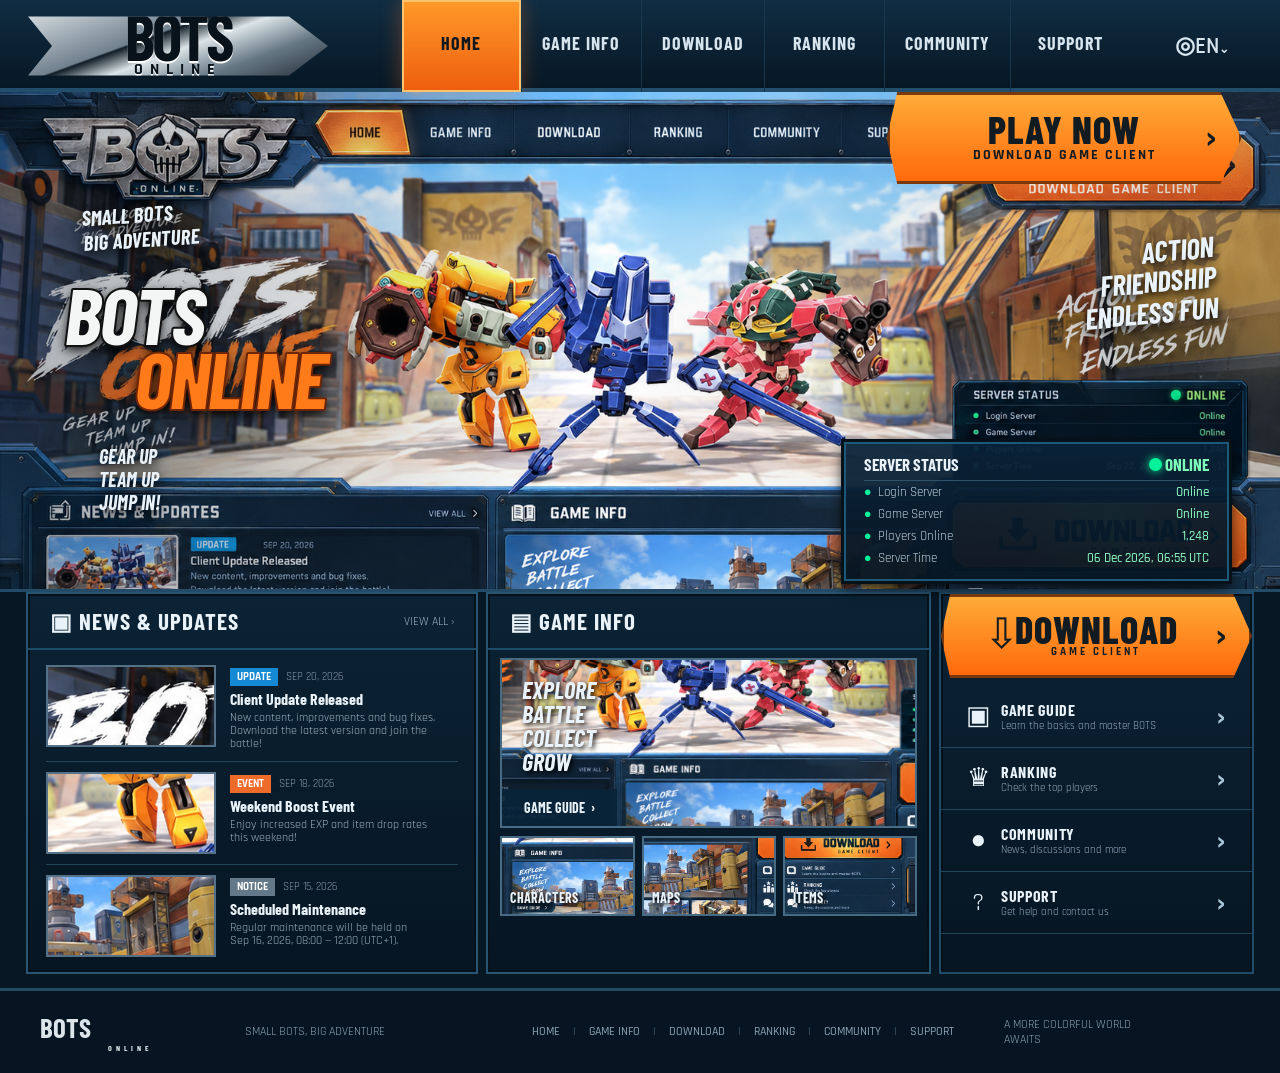
==== index.html @ a788e1b3 "Build BOTS Online homepage from visual reference" ====
<!doctype html>
<html lang="en">
<head>
  <meta charset="utf-8">
  <meta name="viewport" content="width=device-width, initial-scale=1">
  <meta name="theme-color" content="#071522">
  <meta name="description" content="BOTS Online — Small bots, big adventure.">
  <title>BOTS Online</title>
  <link rel="preconnect" href="https://fonts.googleapis.com">
  <link rel="preconnect" href="https://fonts.gstatic.com" crossorigin>
  <link href="https://fonts.googleapis.com/css2?family=Barlow+Condensed:wght@400;500;600;700;800&family=Rajdhani:wght@500;600;700&display=swap" rel="stylesheet">
  <link rel="stylesheet" href="./css/style.css">
</head>
<body>
  <div class="site-shell">
    <header class="topbar">
      <a class="brand" href="#home" aria-label="BOTS Online home">
        <span class="brand-bots">BOTS</span>
        <span class="brand-online">ONLINE</span>
      </a>

      <nav class="main-nav" aria-label="Main navigation">
        <a class="nav-item active" href="#home">HOME</a>
        <a class="nav-item" href="#game-info">GAME INFO</a>
        <a class="nav-item" href="#download">DOWNLOAD</a>
        <a class="nav-item" href="#ranking">RANKING</a>
        <a class="nav-item" href="#community">COMMUNITY</a>
        <a class="nav-item" href="#support">SUPPORT</a>
      </nav>

      <button class="language" type="button" aria-expanded="false" aria-controls="language-menu">
        <span class="globe">◎</span><span>EN</span><b>⌄</b>
      </button>
      <div class="language-menu" id="language-menu" hidden>
        <button type="button">English</button>
        <button type="button">Português</button>
        <button type="button">Español</button>
        <button type="button">한국어</button>
        <button type="button">日本語</button>
        <button type="button">中文</button>
        <button type="button">Bahasa Indonesia</button>
      </div>
    </header>

    <main id="home">
      <section class="hero" aria-label="BOTS Online">
        <div class="hero-copy">
          <div class="eyebrow">SMALL BOTS<br>BIG ADVENTURE</div>
          <h1>BOTS <em>ONLINE</em></h1>
          <p>GEAR UP<br>TEAM UP<br>JUMP IN!</p>
        </div>

        <a class="hero-play" href="#download">
          <strong>PLAY NOW</strong>
          <span>DOWNLOAD GAME CLIENT</span>
          <b>›</b>
        </a>

        <div class="hero-tagline">ACTION<br>FRIENDSHIP<br>ENDLESS FUN</div>

        <div class="server-card" aria-label="Server status">
          <div class="server-title">
            <span>SERVER STATUS</span>
            <strong><i></i> ONLINE</strong>
          </div>
          <div class="server-row"><span>● &nbsp;Login Server</span><b>Online</b></div>
          <div class="server-row"><span>● &nbsp;Game Server</span><b>Online</b></div>
          <div class="server-row"><span>● &nbsp;Players Online</span><b id="players">1,248</b></div>
          <div class="server-row"><span>● &nbsp;Server Time</span><b id="server-time">--</b></div>
        </div>
      </section>

      <section class="content-grid">
        <article class="panel news-panel" id="news">
          <div class="panel-heading">
            <h2><span>▣</span> NEWS &amp; UPDATES</h2>
            <a href="#news">VIEW ALL ›</a>
          </div>
          <div class="news-list">
            <a class="news-item" href="#news">
              <div class="thumb thumb-1"></div>
              <div class="news-copy">
                <div><span class="badge update">UPDATE</span><small>SEP 20, 2026</small></div>
                <h3>Client Update Released</h3>
                <p>New content, improvements and bug fixes.<br>Download the latest version and join the battle!</p>
              </div>
            </a>
            <a class="news-item" href="#news">
              <div class="thumb thumb-2"></div>
              <div class="news-copy">
                <div><span class="badge event">EVENT</span><small>SEP 18, 2026</small></div>
                <h3>Weekend Boost Event</h3>
                <p>Enjoy increased EXP and item drop rates<br>this weekend!</p>
              </div>
            </a>
            <a class="news-item" href="#news">
              <div class="thumb thumb-3"></div>
              <div class="news-copy">
                <div><span class="badge notice">NOTICE</span><small>SEP 15, 2026</small></div>
                <h3>Scheduled Maintenance</h3>
                <p>Regular maintenance will be held on<br>Sep 16, 2026, 08:00 — 12:00 (UTC+1).</p>
              </div>
            </a>
          </div>
        </article>

        <article class="panel info-panel" id="game-info">
          <div class="panel-heading"><h2><span>▤</span> GAME INFO</h2></div>
          <a class="feature-card" href="#game-guide">
            <div class="feature-copy">EXPLORE<br>BATTLE<br>COLLECT<br>GROW</div>
            <span>GAME GUIDE&nbsp; ›</span>
          </a>
          <div class="mini-cards">
            <a href="#characters"><b>CHARACTERS</b></a>
            <a href="#maps"><b>MAPS</b></a>
            <a href="#items"><b>ITEMS</b></a>
          </div>
        </article>

        <aside class="side-panel" id="download">
          <a class="download-button" href="#download-client">
            <span class="download-icon">⇩</span>
            <strong>DOWNLOAD</strong>
            <small>GAME CLIENT</small>
            <b>›</b>
          </a>

          <div class="side-links">
            <a href="#game-guide">
              <span>▣</span><div><strong>GAME GUIDE</strong><small>Learn the basics and master BOTS</small></div><b>›</b>
            </a>
            <a href="#ranking" id="ranking">
              <span>♛</span><div><strong>RANKING</strong><small>Check the top players</small></div><b>›</b>
            </a>
            <a href="#community" id="community">
              <span>●</span><div><strong>COMMUNITY</strong><small>News, discussions and more</small></div><b>›</b>
            </a>
            <a href="#support" id="support">
              <span>?</span><div><strong>SUPPORT</strong><small>Get help and contact us</small></div><b>›</b>
            </a>
          </div>
        </aside>
      </section>
    </main>

    <footer>
      <div class="footer-brand">BOTS<span>ONLINE</span></div>
      <div>SMALL BOTS, BIG ADVENTURE</div>
      <nav aria-label="Footer navigation">
        <a href="#home">HOME</a><i>|</i><a href="#game-info">GAME INFO</a><i>|</i>
        <a href="#download">DOWNLOAD</a><i>|</i><a href="#ranking">RANKING</a><i>|</i>
        <a href="#community">COMMUNITY</a><i>|</i><a href="#support">SUPPORT</a>
      </nav>
      <div>A MORE COLORFUL WORLD<br>AWAITS</div>
    </footer>
  </div>
  <script src="./js/main.js"></script>
</body>
</html>
---- css/style.css ----
@import url('https://fonts.googleapis.com/css2?family=Barlow+Condensed:wght@400;500;600;700;800&family=Rajdhani:wght@500;600;700&display=swap');

:root{--bg:#06121d;--panel:#081b2b;--line:#1d4867;--text:#e9f2f8;--muted:#8ea8ba;--orange:#ff7a18;--orange2:#ff9a25;--cyan:#20d9ff;--green:#00f39b}
*{box-sizing:border-box}html{scroll-behavior:smooth}body{margin:0;background:#02080e;color:var(--text);font-family:'Rajdhani',Arial,sans-serif}a{text-decoration:none;color:inherit}.site-shell{max-width:1664px;margin:auto;overflow:hidden;background:var(--bg);box-shadow:0 0 80px #000}
.topbar{height:92px;background:linear-gradient(180deg,#102d43,#071724);border-bottom:4px solid #234e6b;display:grid;grid-template-columns:350px 1fr 100px;align-items:center;padding:0 28px;position:relative;z-index:5}
.brand{width:300px;height:92px;display:flex;flex-direction:column;justify-content:center;align-items:center;background:linear-gradient(160deg,#e8edf0,#71818e 40%,#111d27 41%,#dbe4e8 52%,#667784 70%,#0b141d);clip-path:polygon(0 18%,87% 18%,100% 50%,87% 82%,0 82%,8% 50%);color:#07121b;text-shadow:0 2px 0 #fff}.brand-bots{font:bold 64px/48px 'Barlow Condensed';letter-spacing:-3px}.brand-online{font:700 16px/20px 'Rajdhani';letter-spacing:7px}
.main-nav{height:100%;display:flex;justify-content:center}.nav-item{min-width:120px;padding:32px 20px;text-align:center;font:700 18px 'Barlow Condensed';letter-spacing:1px;color:#d6e4ed;border-left:1px solid #18364c;transition:.2s}.nav-item:hover,.nav-item.active{background:linear-gradient(#ff9a2a,#ed5d0e);color:#101820;box-shadow:inset 0 0 0 2px #ffc26d,0 0 20px #ff731b55}.language{border:0;background:none;color:#d7e6ef;font:600 15px Rajdhani;cursor:pointer}.language span{font-size:23px}.language b{font-size:12px}
.hero{min-height:500px;position:relative;background-image:linear-gradient(90deg,#07152255,#07152200 45%,#07152222),url('../ChatGPT%20Image%20Sep%2022,%202026%20at%2006_10_56%20PM.png');background-size:cover;background-position:center top;border-bottom:3px solid #234a66}
.hero-copy{position:absolute;left:5%;top:105px;z-index:2;text-shadow:0 4px 12px #000}.eyebrow{font:italic 700 21px 'Barlow Condensed';transform:rotate(-4deg);margin-left:18px}.hero-copy h1{font:800 82px/.78 'Barlow Condensed';font-style:italic;letter-spacing:-3px;margin:35px 0 0;-webkit-text-stroke:2px #111;color:#f4f6f6}.hero-copy h1 em{display:block;color:var(--orange);font-style:italic;-webkit-text-stroke:2px #6c2607;margin-left:70px}.hero-copy p{font:italic 700 20px/1.15 'Barlow Condensed';margin:35px 0 0 35px}
.hero-play,.download-button{background:linear-gradient(180deg,#ffab39,#ff6a0b);border:3px solid #7a390c;box-shadow:0 0 0 2px #ffc76b,0 10px 25px #0008;color:#111b21;clip-path:polygon(3% 0,94% 0,100% 50%,94% 100%,3% 100%,0 50%);display:flex;flex-direction:column;align-items:center;justify-content:center}.hero-play{position:absolute;right:3%;top:0;width:355px;height:92px}.hero-play strong{font:800 38px/.9 'Barlow Condensed';letter-spacing:1px}.hero-play span{font:700 14px Rajdhani;letter-spacing:2px}.hero-play b,.download-button b{position:absolute;right:22px;font-size:38px}
.hero-tagline{position:absolute;right:5%;top:145px;font:italic 700 29px/1.05 'Barlow Condensed';text-align:right;transform:rotate(-5deg);text-shadow:0 4px 8px #000}
.server-card{position:absolute;right:4%;bottom:8px;width:385px;background:linear-gradient(180deg,#092238eF,#061522F2);border:2px solid #1d5a7a;padding:10px 18px;box-shadow:0 0 0 3px #07111a,0 5px 15px #000}.server-title{display:flex;justify-content:space-between;border-bottom:1px solid #31536a;padding-bottom:6px;font:700 17px 'Barlow Condensed'}.server-title strong{color:#7dffb9}.server-title i{display:inline-block;width:13px;height:13px;border-radius:50%;background:var(--green);box-shadow:0 0 10px var(--green)}.server-row{display:flex;justify-content:space-between;padding:3px 0;color:#bed0dc;font-size:13px}.server-row span:first-letter{color:var(--green)}.server-row b{font-weight:500;color:#8fffc5}
.content-grid{display:grid;grid-template-columns:1.12fr 1.1fr .78fr;gap:8px;padding:0 26px 14px;background:#071724}.panel,.side-panel{background:linear-gradient(180deg,#0b2335,#061522);border:2px solid #285572;box-shadow:inset 0 0 0 2px #07111a;min-height:330px}.panel-heading{height:56px;display:flex;align-items:center;justify-content:space-between;padding:0 22px;border-bottom:2px solid #1e4b67}.panel-heading h2{font:700 23px 'Barlow Condensed';letter-spacing:1px;margin:0}.panel-heading a{font-size:12px;color:#9eb4c3}.news-list{padding:5px 18px}.news-item{display:grid;grid-template-columns:170px 1fr;gap:14px;padding:10px 0;border-bottom:1px solid #21445a}.news-item:last-child{border:0}.thumb{height:82px;border:2px solid #547187;background-image:url('../ChatGPT%20Image%20Sep%2022,%202026%20at%2006_10_56%20PM.png');background-size:850% auto;background-repeat:no-repeat}.thumb-1{background-position:5% 25%}.thumb-2{background-position:35% 45%}.thumb-3{background-position:65% 70%}.news-item small{color:#849aaa;margin-left:8px;font-size:11px}.badge{font-size:11px;font-weight:700;padding:2px 7px;color:white}.update{background:#1689d4}.event{background:#f06a2a}.notice{background:#63798a}.news-item h3{font:700 16px 'Barlow Condensed';margin:3px 0}.news-item p{font-size:12px;color:#9bb0be;margin:0;line-height:1.1}
.feature-card{display:block;height:170px;margin:8px 12px;background-image:url('../ChatGPT%20Image%20Sep%2022,%202026%20at%2006_10_56%20PM.png');background-size:190% auto;background-position:center 54%;border:2px solid #466b83;position:relative}.feature-copy{position:absolute;left:20px;top:18px;font:italic 700 24px/1 'Barlow Condensed';text-shadow:2px 2px 5px #000}.feature-card>span{position:absolute;bottom:0;left:0;background:#08243aE8;padding:10px 22px;font:700 14px 'Barlow Condensed'}.mini-cards{display:grid;grid-template-columns:repeat(3,1fr);gap:7px;margin:0 12px}.mini-cards a{height:80px;background-image:url('../ChatGPT%20Image%20Sep%2022,%202026%20at%2006_10_56%20PM.png');background-size:400% auto;background-position:center 72%;border:2px solid #466b83;display:flex;align-items:end;padding:8px;font:700 14px 'Barlow Condensed';text-shadow:2px 2px 4px #000}.mini-cards a:nth-child(2){background-position:70% 80%}.mini-cards a:nth-child(3){background-position:100% 80%}
.side-panel{border-color:#214c69}.download-button{height:84px;margin:0 0 8px;font-size:31px;position:relative}.download-button span{position:absolute;left:40px;font-size:42px}.download-button strong{font:800 38px/.85 'Barlow Condensed';letter-spacing:1px}.download-button small{font:700 11px Rajdhani;letter-spacing:3px}.side-links a{display:grid;grid-template-columns:45px 1fr 20px;align-items:center;min-height:62px;padding:8px 15px;border-bottom:1px solid #23455a}.side-links a:hover{background:#123149}.side-links> a>span{font-size:26px;text-align:center}.side-links strong{display:block;font:700 16px 'Barlow Condensed';letter-spacing:.7px}.side-links small{display:block;color:#93aabd;font-size:11px}.side-links b{font-size:30px;color:#a9c7d9}
footer{min-height:85px;background:#071522;border-top:3px solid #244b64;display:grid;grid-template-columns:180px 1fr 2fr 1fr;align-items:center;padding:0 40px;gap:25px;color:#8ba2b2;font-size:12px}footer nav{display:flex;justify-content:center;gap:13px;font:500 12px Rajdhani}footer nav i{font-style:normal;color:#446174}.footer-brand{font:bold 27px 'Barlow Condensed';color:#dbe5ea}.footer-brand span{display:block;font-size:8px;letter-spacing:4px;text-align:center}
@media(max-width:1100px){.topbar{grid-template-columns:210px 1fr 70px;padding:0 12px}.brand{width:200px}.brand-bots{font-size:48px}.nav-item{min-width:auto;padding:33px 10px;font-size:15px}.hero{min-height:520px}.content-grid{grid-template-columns:1fr 1fr;padding:0 12px 12px}.side-panel{grid-column:1/-1;display:grid;grid-template-columns:1fr 2fr}.download-button{margin:0}.side-links{display:grid;grid-template-columns:repeat(4,1fr)}.side-links a{border-left:1px solid #23455a}.server-card{right:2%;width:330px}}
@media(max-width:760px){.topbar{height:auto;min-height:75px;grid-template-columns:1fr auto;padding:8px 12px}.brand{height:58px;width:160px}.brand-bots{font-size:39px}.brand-online{font-size:10px}.main-nav{grid-column:1/-1;order:3;overflow-x:auto;justify-content:flex-start}.nav-item{padding:13px 15px;white-space:nowrap}.hero{min-height:540px;background-position:center top}.hero-play{top:10px;right:2%;width:220px;height:65px}.hero-play strong{font-size:28px}.hero-play span{font-size:9px}.hero-copy{left:4%;top:135px}.hero-copy h1{font-size:62px}.hero-tagline{top:250px;right:4%;font-size:21px}.server-card{left:3%;right:3%;width:auto;bottom:8px}.content-grid{grid-template-columns:1fr}.side-panel{grid-column:auto;display:block}.side-links{display:block}.side-links a{border-left:0}.news-item{grid-template-columns:105px 1fr}.thumb{height:72px}footer{grid-template-columns:1fr;text-align:center;padding:18px;gap:10px}footer nav{flex-wrap:wrap}.footer-brand{margin:auto}}
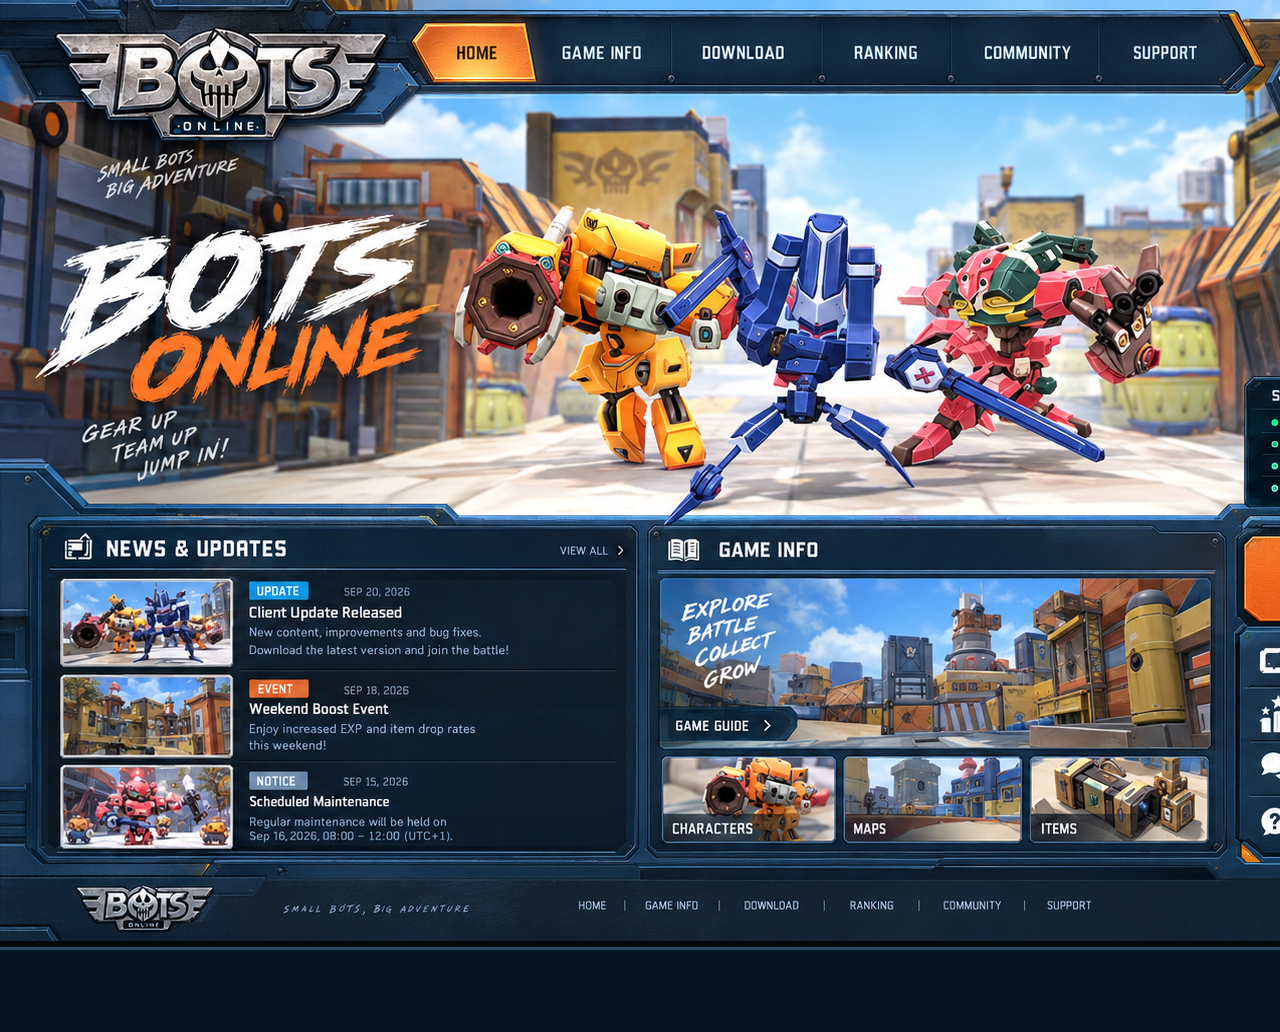
==== commit 08fc71bb: "Make homepage pixel-faithful to supplied BOTS mockup" ====
--- a/index.html
+++ b/index.html
@@ -3,157 +3,61 @@
 <head>
   <meta charset="utf-8">
   <meta name="viewport" content="width=device-width, initial-scale=1">
-  <meta name="theme-color" content="#071522">
+  <meta name="theme-color" content="#06131f">
   <meta name="description" content="BOTS Online — Small bots, big adventure.">
   <title>BOTS Online</title>
-  <link rel="preconnect" href="https://fonts.googleapis.com">
-  <link rel="preconnect" href="https://fonts.gstatic.com" crossorigin>
-  <link href="https://fonts.googleapis.com/css2?family=Barlow+Condensed:wght@400;500;600;700;800&family=Rajdhani:wght@500;600;700&display=swap" rel="stylesheet">
   <link rel="stylesheet" href="./css/style.css">
 </head>
 <body>
-  <div class="site-shell">
-    <header class="topbar">
-      <a class="brand" href="#home" aria-label="BOTS Online home">
-        <span class="brand-bots">BOTS</span>
-        <span class="brand-online">ONLINE</span>
-      </a>
+  <main class="mockup-site" aria-label="BOTS Online website">
+    <div class="design-stage">
+      <img class="design-image"
+        src="./ChatGPT%20Image%20Sep%2022,%202026%20at%2006_10_56%20PM.png"
+        alt="BOTS Online website design">
 
-      <nav class="main-nav" aria-label="Main navigation">
-        <a class="nav-item active" href="#home">HOME</a>
-        <a class="nav-item" href="#game-info">GAME INFO</a>
-        <a class="nav-item" href="#download">DOWNLOAD</a>
-        <a class="nav-item" href="#ranking">RANKING</a>
-        <a class="nav-item" href="#community">COMMUNITY</a>
-        <a class="nav-item" href="#support">SUPPORT</a>
-      </nav>
+      <header class="hotspot header-hotspot">
+        <a href="#home" class="hotspot-link home" aria-label="Home"></a>
+        <a href="#game-info" class="hotspot-link game-info" aria-label="Game Info"></a>
+        <a href="#download" class="hotspot-link download" aria-label="Download"></a>
+        <a href="#ranking" class="hotspot-link ranking" aria-label="Ranking"></a>
+        <a href="#community" class="hotspot-link community" aria-label="Community"></a>
+        <a href="#support" class="hotspot-link support" aria-label="Support"></a>
+        <button class="hotspot-link language" type="button" aria-label="Select language"></button>
+      </header>
 
-      <button class="language" type="button" aria-expanded="false" aria-controls="language-menu">
-        <span class="globe">◎</span><span>EN</span><b>⌄</b>
-      </button>
-      <div class="language-menu" id="language-menu" hidden>
-        <button type="button">English</button>
-        <button type="button">Português</button>
-        <button type="button">Español</button>
-        <button type="button">한국어</button>
-        <button type="button">日本語</button>
-        <button type="button">中文</button>
-        <button type="button">Bahasa Indonesia</button>
-      </div>
-    </header>
+      <a href="#download" class="hotspot-link play-now" aria-label="Play Now — Download Game Client"></a>
 
-    <main id="home">
-      <section class="hero" aria-label="BOTS Online">
-        <div class="hero-copy">
-          <div class="eyebrow">SMALL BOTS<br>BIG ADVENTURE</div>
-          <h1>BOTS <em>ONLINE</em></h1>
-          <p>GEAR UP<br>TEAM UP<br>JUMP IN!</p>
-        </div>
+      <section id="home" class="hotspot hero-area" aria-label="BOTS Online home"></section>
 
-        <a class="hero-play" href="#download">
-          <strong>PLAY NOW</strong>
-          <span>DOWNLOAD GAME CLIENT</span>
-          <b>›</b>
-        </a>
-
-        <div class="hero-tagline">ACTION<br>FRIENDSHIP<br>ENDLESS FUN</div>
-
-        <div class="server-card" aria-label="Server status">
-          <div class="server-title">
-            <span>SERVER STATUS</span>
-            <strong><i></i> ONLINE</strong>
-          </div>
-          <div class="server-row"><span>● &nbsp;Login Server</span><b>Online</b></div>
-          <div class="server-row"><span>● &nbsp;Game Server</span><b>Online</b></div>
-          <div class="server-row"><span>● &nbsp;Players Online</span><b id="players">1,248</b></div>
-          <div class="server-row"><span>● &nbsp;Server Time</span><b id="server-time">--</b></div>
-        </div>
+      <section id="news" class="hotspot news-area" aria-label="News and Updates">
+        <a href="#news" class="hotspot-link view-news" aria-label="View all news"></a>
       </section>
 
-      <section class="content-grid">
-        <article class="panel news-panel" id="news">
-          <div class="panel-heading">
-            <h2><span>▣</span> NEWS &amp; UPDATES</h2>
-            <a href="#news">VIEW ALL ›</a>
-          </div>
-          <div class="news-list">
-            <a class="news-item" href="#news">
-              <div class="thumb thumb-1"></div>
-              <div class="news-copy">
-                <div><span class="badge update">UPDATE</span><small>SEP 20, 2026</small></div>
-                <h3>Client Update Released</h3>
-                <p>New content, improvements and bug fixes.<br>Download the latest version and join the battle!</p>
-              </div>
-            </a>
-            <a class="news-item" href="#news">
-              <div class="thumb thumb-2"></div>
-              <div class="news-copy">
-                <div><span class="badge event">EVENT</span><small>SEP 18, 2026</small></div>
-                <h3>Weekend Boost Event</h3>
-                <p>Enjoy increased EXP and item drop rates<br>this weekend!</p>
-              </div>
-            </a>
-            <a class="news-item" href="#news">
-              <div class="thumb thumb-3"></div>
-              <div class="news-copy">
-                <div><span class="badge notice">NOTICE</span><small>SEP 15, 2026</small></div>
-                <h3>Scheduled Maintenance</h3>
-                <p>Regular maintenance will be held on<br>Sep 16, 2026, 08:00 — 12:00 (UTC+1).</p>
-              </div>
-            </a>
-          </div>
-        </article>
+      <section id="game-info" class="hotspot game-info-area" aria-label="Game Information">
+        <a href="#game-guide" class="hotspot-link game-guide" aria-label="Game Guide"></a>
+        <a href="#characters" class="hotspot-link characters" aria-label="Characters"></a>
+        <a href="#maps" class="hotspot-link maps" aria-label="Maps"></a>
+        <a href="#items" class="hotspot-link items" aria-label="Items"></a>
+      </section>
 
-        <article class="panel info-panel" id="game-info">
-          <div class="panel-heading"><h2><span>▤</span> GAME INFO</h2></div>
-          <a class="feature-card" href="#game-guide">
-            <div class="feature-copy">EXPLORE<br>BATTLE<br>COLLECT<br>GROW</div>
-            <span>GAME GUIDE&nbsp; ›</span>
-          </a>
-          <div class="mini-cards">
-            <a href="#characters"><b>CHARACTERS</b></a>
-            <a href="#maps"><b>MAPS</b></a>
-            <a href="#items"><b>ITEMS</b></a>
-          </div>
-        </article>
+      <aside id="download" class="hotspot side-area" aria-label="Download and site links">
+        <a href="#download-client" class="hotspot-link download-client" aria-label="Download Game Client"></a>
+        <a href="#game-guide" class="hotspot-link side-guide" aria-label="Game Guide"></a>
+        <a href="#ranking" class="hotspot-link side-ranking" aria-label="Ranking"></a>
+        <a href="#community" class="hotspot-link side-community" aria-label="Community"></a>
+        <a href="#support" class="hotspot-link side-support" aria-label="Support"></a>
+      </aside>
 
-        <aside class="side-panel" id="download">
-          <a class="download-button" href="#download-client">
-            <span class="download-icon">⇩</span>
-            <strong>DOWNLOAD</strong>
-            <small>GAME CLIENT</small>
-            <b>›</b>
-          </a>
-
-          <div class="side-links">
-            <a href="#game-guide">
-              <span>▣</span><div><strong>GAME GUIDE</strong><small>Learn the basics and master BOTS</small></div><b>›</b>
-            </a>
-            <a href="#ranking" id="ranking">
-              <span>♛</span><div><strong>RANKING</strong><small>Check the top players</small></div><b>›</b>
-            </a>
-            <a href="#community" id="community">
-              <span>●</span><div><strong>COMMUNITY</strong><small>News, discussions and more</small></div><b>›</b>
-            </a>
-            <a href="#support" id="support">
-              <span>?</span><div><strong>SUPPORT</strong><small>Get help and contact us</small></div><b>›</b>
-            </a>
-          </div>
-        </aside>
-      </section>
-    </main>
-
-    <footer>
-      <div class="footer-brand">BOTS<span>ONLINE</span></div>
-      <div>SMALL BOTS, BIG ADVENTURE</div>
-      <nav aria-label="Footer navigation">
-        <a href="#home">HOME</a><i>|</i><a href="#game-info">GAME INFO</a><i>|</i>
-        <a href="#download">DOWNLOAD</a><i>|</i><a href="#ranking">RANKING</a><i>|</i>
-        <a href="#community">COMMUNITY</a><i>|</i><a href="#support">SUPPORT</a>
-      </nav>
-      <div>A MORE COLORFUL WORLD<br>AWAITS</div>
-    </footer>
-  </div>
+      <footer class="hotspot footer-area" aria-label="Footer">
+        <a href="#home" class="hotspot-link footer-home" aria-label="Home"></a>
+        <a href="#game-info" class="hotspot-link footer-game-info" aria-label="Game Info"></a>
+        <a href="#download" class="hotspot-link footer-download" aria-label="Download"></a>
+        <a href="#ranking" class="hotspot-link footer-ranking" aria-label="Ranking"></a>
+        <a href="#community" class="hotspot-link footer-community" aria-label="Community"></a>
+        <a href="#support" class="hotspot-link footer-support" aria-label="Support"></a>
+      </footer>
+    </div>
+  </main>
   <script src="./js/main.js"></script>
 </body>
 </html>
--- a/css/style.css
+++ b/css/style.css
@@ -1,18 +1,111 @@
-@import url('https://fonts.googleapis.com/css2?family=Barlow+Condensed:wght@400;500;600;700;800&family=Rajdhani:wght@500;600;700&display=swap');
+:root{
+  --bg:#050f18;--panel:#081c2c;--panel2:#0b2539;--line:#285572;
+  --text:#edf5fa;--muted:#91a9ba;--orange:#ff7413;--orange2:#ffad3b;
+  --green:#00f39b;--cyan:#25d8ff;
+  --mockup:url("../ChatGPT%20Image%20Sep%2022,%202026%20at%2006_10_56%20PM.png");
+}
+*{box-sizing:border-box}
+html{scroll-behavior:smooth}
+body{margin:0;background:#02070c;color:var(--text);font-family:"Rajdhani",Arial,sans-serif}
+body:before{content:"";position:fixed;inset:0;z-index:-1;background:radial-gradient(circle at 50% 0,#16334a 0,#02070c 55%);opacity:.75}
+a{text-decoration:none;color:inherit}
+button{font:inherit}
+.site-shell{width:min(1664px,100%);margin:auto;background:var(--bg);box-shadow:0 0 90px #000;overflow:hidden}
 
-:root{--bg:#06121d;--panel:#081b2b;--line:#1d4867;--text:#e9f2f8;--muted:#8ea8ba;--orange:#ff7a18;--orange2:#ff9a25;--cyan:#20d9ff;--green:#00f39b}
-*{box-sizing:border-box}html{scroll-behavior:smooth}body{margin:0;background:#02080e;color:var(--text);font-family:'Rajdhani',Arial,sans-serif}a{text-decoration:none;color:inherit}.site-shell{max-width:1664px;margin:auto;overflow:hidden;background:var(--bg);box-shadow:0 0 80px #000}
-.topbar{height:92px;background:linear-gradient(180deg,#102d43,#071724);border-bottom:4px solid #234e6b;display:grid;grid-template-columns:350px 1fr 100px;align-items:center;padding:0 28px;position:relative;z-index:5}
-.brand{width:300px;height:92px;display:flex;flex-direction:column;justify-content:center;align-items:center;background:linear-gradient(160deg,#e8edf0,#71818e 40%,#111d27 41%,#dbe4e8 52%,#667784 70%,#0b141d);clip-path:polygon(0 18%,87% 18%,100% 50%,87% 82%,0 82%,8% 50%);color:#07121b;text-shadow:0 2px 0 #fff}.brand-bots{font:bold 64px/48px 'Barlow Condensed';letter-spacing:-3px}.brand-online{font:700 16px/20px 'Rajdhani';letter-spacing:7px}
-.main-nav{height:100%;display:flex;justify-content:center}.nav-item{min-width:120px;padding:32px 20px;text-align:center;font:700 18px 'Barlow Condensed';letter-spacing:1px;color:#d6e4ed;border-left:1px solid #18364c;transition:.2s}.nav-item:hover,.nav-item.active{background:linear-gradient(#ff9a2a,#ed5d0e);color:#101820;box-shadow:inset 0 0 0 2px #ffc26d,0 0 20px #ff731b55}.language{border:0;background:none;color:#d7e6ef;font:600 15px Rajdhani;cursor:pointer}.language span{font-size:23px}.language b{font-size:12px}
-.hero{min-height:500px;position:relative;background-image:linear-gradient(90deg,#07152255,#07152200 45%,#07152222),url('../ChatGPT%20Image%20Sep%2022,%202026%20at%2006_10_56%20PM.png');background-size:cover;background-position:center top;border-bottom:3px solid #234a66}
-.hero-copy{position:absolute;left:5%;top:105px;z-index:2;text-shadow:0 4px 12px #000}.eyebrow{font:italic 700 21px 'Barlow Condensed';transform:rotate(-4deg);margin-left:18px}.hero-copy h1{font:800 82px/.78 'Barlow Condensed';font-style:italic;letter-spacing:-3px;margin:35px 0 0;-webkit-text-stroke:2px #111;color:#f4f6f6}.hero-copy h1 em{display:block;color:var(--orange);font-style:italic;-webkit-text-stroke:2px #6c2607;margin-left:70px}.hero-copy p{font:italic 700 20px/1.15 'Barlow Condensed';margin:35px 0 0 35px}
-.hero-play,.download-button{background:linear-gradient(180deg,#ffab39,#ff6a0b);border:3px solid #7a390c;box-shadow:0 0 0 2px #ffc76b,0 10px 25px #0008;color:#111b21;clip-path:polygon(3% 0,94% 0,100% 50%,94% 100%,3% 100%,0 50%);display:flex;flex-direction:column;align-items:center;justify-content:center}.hero-play{position:absolute;right:3%;top:0;width:355px;height:92px}.hero-play strong{font:800 38px/.9 'Barlow Condensed';letter-spacing:1px}.hero-play span{font:700 14px Rajdhani;letter-spacing:2px}.hero-play b,.download-button b{position:absolute;right:22px;font-size:38px}
-.hero-tagline{position:absolute;right:5%;top:145px;font:italic 700 29px/1.05 'Barlow Condensed';text-align:right;transform:rotate(-5deg);text-shadow:0 4px 8px #000}
-.server-card{position:absolute;right:4%;bottom:8px;width:385px;background:linear-gradient(180deg,#092238eF,#061522F2);border:2px solid #1d5a7a;padding:10px 18px;box-shadow:0 0 0 3px #07111a,0 5px 15px #000}.server-title{display:flex;justify-content:space-between;border-bottom:1px solid #31536a;padding-bottom:6px;font:700 17px 'Barlow Condensed'}.server-title strong{color:#7dffb9}.server-title i{display:inline-block;width:13px;height:13px;border-radius:50%;background:var(--green);box-shadow:0 0 10px var(--green)}.server-row{display:flex;justify-content:space-between;padding:3px 0;color:#bed0dc;font-size:13px}.server-row span:first-letter{color:var(--green)}.server-row b{font-weight:500;color:#8fffc5}
-.content-grid{display:grid;grid-template-columns:1.12fr 1.1fr .78fr;gap:8px;padding:0 26px 14px;background:#071724}.panel,.side-panel{background:linear-gradient(180deg,#0b2335,#061522);border:2px solid #285572;box-shadow:inset 0 0 0 2px #07111a;min-height:330px}.panel-heading{height:56px;display:flex;align-items:center;justify-content:space-between;padding:0 22px;border-bottom:2px solid #1e4b67}.panel-heading h2{font:700 23px 'Barlow Condensed';letter-spacing:1px;margin:0}.panel-heading a{font-size:12px;color:#9eb4c3}.news-list{padding:5px 18px}.news-item{display:grid;grid-template-columns:170px 1fr;gap:14px;padding:10px 0;border-bottom:1px solid #21445a}.news-item:last-child{border:0}.thumb{height:82px;border:2px solid #547187;background-image:url('../ChatGPT%20Image%20Sep%2022,%202026%20at%2006_10_56%20PM.png');background-size:850% auto;background-repeat:no-repeat}.thumb-1{background-position:5% 25%}.thumb-2{background-position:35% 45%}.thumb-3{background-position:65% 70%}.news-item small{color:#849aaa;margin-left:8px;font-size:11px}.badge{font-size:11px;font-weight:700;padding:2px 7px;color:white}.update{background:#1689d4}.event{background:#f06a2a}.notice{background:#63798a}.news-item h3{font:700 16px 'Barlow Condensed';margin:3px 0}.news-item p{font-size:12px;color:#9bb0be;margin:0;line-height:1.1}
-.feature-card{display:block;height:170px;margin:8px 12px;background-image:url('../ChatGPT%20Image%20Sep%2022,%202026%20at%2006_10_56%20PM.png');background-size:190% auto;background-position:center 54%;border:2px solid #466b83;position:relative}.feature-copy{position:absolute;left:20px;top:18px;font:italic 700 24px/1 'Barlow Condensed';text-shadow:2px 2px 5px #000}.feature-card>span{position:absolute;bottom:0;left:0;background:#08243aE8;padding:10px 22px;font:700 14px 'Barlow Condensed'}.mini-cards{display:grid;grid-template-columns:repeat(3,1fr);gap:7px;margin:0 12px}.mini-cards a{height:80px;background-image:url('../ChatGPT%20Image%20Sep%2022,%202026%20at%2006_10_56%20PM.png');background-size:400% auto;background-position:center 72%;border:2px solid #466b83;display:flex;align-items:end;padding:8px;font:700 14px 'Barlow Condensed';text-shadow:2px 2px 4px #000}.mini-cards a:nth-child(2){background-position:70% 80%}.mini-cards a:nth-child(3){background-position:100% 80%}
-.side-panel{border-color:#214c69}.download-button{height:84px;margin:0 0 8px;font-size:31px;position:relative}.download-button span{position:absolute;left:40px;font-size:42px}.download-button strong{font:800 38px/.85 'Barlow Condensed';letter-spacing:1px}.download-button small{font:700 11px Rajdhani;letter-spacing:3px}.side-links a{display:grid;grid-template-columns:45px 1fr 20px;align-items:center;min-height:62px;padding:8px 15px;border-bottom:1px solid #23455a}.side-links a:hover{background:#123149}.side-links> a>span{font-size:26px;text-align:center}.side-links strong{display:block;font:700 16px 'Barlow Condensed';letter-spacing:.7px}.side-links small{display:block;color:#93aabd;font-size:11px}.side-links b{font-size:30px;color:#a9c7d9}
-footer{min-height:85px;background:#071522;border-top:3px solid #244b64;display:grid;grid-template-columns:180px 1fr 2fr 1fr;align-items:center;padding:0 40px;gap:25px;color:#8ba2b2;font-size:12px}footer nav{display:flex;justify-content:center;gap:13px;font:500 12px Rajdhani}footer nav i{font-style:normal;color:#446174}.footer-brand{font:bold 27px 'Barlow Condensed';color:#dbe5ea}.footer-brand span{display:block;font-size:8px;letter-spacing:4px;text-align:center}
-@media(max-width:1100px){.topbar{grid-template-columns:210px 1fr 70px;padding:0 12px}.brand{width:200px}.brand-bots{font-size:48px}.nav-item{min-width:auto;padding:33px 10px;font-size:15px}.hero{min-height:520px}.content-grid{grid-template-columns:1fr 1fr;padding:0 12px 12px}.side-panel{grid-column:1/-1;display:grid;grid-template-columns:1fr 2fr}.download-button{margin:0}.side-links{display:grid;grid-template-columns:repeat(4,1fr)}.side-links a{border-left:1px solid #23455a}.server-card{right:2%;width:330px}}
-@media(max-width:760px){.topbar{height:auto;min-height:75px;grid-template-columns:1fr auto;padding:8px 12px}.brand{height:58px;width:160px}.brand-bots{font-size:39px}.brand-online{font-size:10px}.main-nav{grid-column:1/-1;order:3;overflow-x:auto;justify-content:flex-start}.nav-item{padding:13px 15px;white-space:nowrap}.hero{min-height:540px;background-position:center top}.hero-play{top:10px;right:2%;width:220px;height:65px}.hero-play strong{font-size:28px}.hero-play span{font-size:9px}.hero-copy{left:4%;top:135px}.hero-copy h1{font-size:62px}.hero-tagline{top:250px;right:4%;font-size:21px}.server-card{left:3%;right:3%;width:auto;bottom:8px}.content-grid{grid-template-columns:1fr}.side-panel{grid-column:auto;display:block}.side-links{display:block}.side-links a{border-left:0}.news-item{grid-template-columns:105px 1fr}.thumb{height:72px}footer{grid-template-columns:1fr;text-align:center;padding:18px;gap:10px}footer nav{flex-wrap:wrap}.footer-brand{margin:auto}}
+/* HEADER */
+.topbar{height:94px;display:grid;grid-template-columns:360px 1fr 92px;align-items:center;padding:0 25px;background:
+  linear-gradient(180deg,#142f45 0,#091a2a 65%,#06121d 100%);border-bottom:4px solid #1d425c;position:relative;z-index:20}
+.brand{width:325px;height:94px;display:flex;flex-direction:column;justify-content:center;align-items:center;
+  background:linear-gradient(155deg,#f7f9fa 0,#71818d 34%,#101a22 35%,#e8eef0 49%,#697984 68%,#101820 69%);
+  clip-path:polygon(0 13%,86% 13%,100% 50%,86% 87%,0 87%,7% 50%);color:#08131b;
+  text-shadow:0 2px #fff;filter:drop-shadow(0 7px 4px #0008)}
+.brand-bots{font:800 67px/.72 "Barlow Condensed";letter-spacing:-4px}
+.brand-online{font:700 15px/1 "Rajdhani";letter-spacing:7px;margin-top:10px}
+.main-nav{height:100%;display:flex;justify-content:center}
+.nav-item{min-width:120px;height:100%;display:grid;place-items:center;padding:0 18px;border-left:1px solid #17354b;
+  color:#d9e6ed;font:700 18px "Barlow Condensed";letter-spacing:1px;transition:.18s}
+.nav-item:hover,.nav-item.active{color:#111a20;background:linear-gradient(180deg,#ffad3b,#f06a12);
+  box-shadow:inset 0 0 0 2px #ffc46b,0 0 22px #ff751c44}
+.language{justify-self:end;border:0;background:none;color:#dbe8ef;cursor:pointer;display:flex;align-items:center;gap:8px;font-weight:600}
+.language .globe{font-size:23px}.language b{font-size:12px}
+.language-menu{position:absolute;right:18px;top:76px;width:160px;padding:8px;background:#071724;border:1px solid #35617b;box-shadow:0 10px 30px #000;z-index:30}
+.language-menu button{display:block;width:100%;padding:8px;border:0;background:none;color:#cfe0ea;text-align:left;cursor:pointer}
+.language-menu button:hover{background:#14364e;color:#fff}
+
+/* HERO */
+.hero{height:500px;position:relative;isolation:isolate;overflow:hidden;border-bottom:3px solid #244c67;background:#071724}
+.hero:before{content:"";position:absolute;inset:0;z-index:-2;background-image:var(--mockup);
+  background-size:100% auto;background-position:center -94px;background-repeat:no-repeat}
+.hero:after{content:"";position:absolute;inset:0;z-index:-1;background:linear-gradient(90deg,#07152218 0,#07152200 55%,#07152216)}
+.hero-copy{position:absolute;left:5%;top:92px;text-shadow:0 5px 14px #000;z-index:2}
+.eyebrow{font:italic 700 21px "Barlow Condensed";transform:rotate(-5deg);margin-left:20px}
+.hero-copy h1{font:800 82px/.78 "Barlow Condensed";font-style:italic;letter-spacing:-3px;margin:35px 0 0;
+  -webkit-text-stroke:2px #111;color:#f7f8f8}
+.hero-copy h1 em{display:block;color:var(--orange);font-style:italic;-webkit-text-stroke:2px #722708;margin-left:70px}
+.hero-copy p{font:italic 700 20px/1.1 "Barlow Condensed";margin:35px 0 0 35px}
+.hero-play,.download-button{background:linear-gradient(180deg,#ffb13c,#ff680b);border:3px solid #79370b;
+  box-shadow:0 0 0 2px #ffc76d,0 10px 25px #0008;color:#111b21;
+  clip-path:polygon(3% 0,94% 0,100% 50%,94% 100%,3% 100%,0 50%);transition:.18s}
+.hero-play:hover,.download-button:hover{filter:brightness(1.08);transform:translateY(-2px)}
+.hero-play{position:absolute;right:3%;top:0;width:355px;height:92px;display:flex;flex-direction:column;align-items:center;justify-content:center}
+.hero-play strong{font:800 38px/.9 "Barlow Condensed";letter-spacing:1px}
+.hero-play span{font:700 14px "Rajdhani";letter-spacing:2px}
+.hero-play b,.download-button>b{position:absolute;right:22px;font-size:38px}
+.hero-tagline{position:absolute;right:5%;top:145px;font:italic 700 29px/1.05 "Barlow Condensed";text-align:right;transform:rotate(-5deg);text-shadow:0 4px 8px #000}
+.server-card{position:absolute;right:4%;bottom:8px;width:385px;background:linear-gradient(180deg,#092238ef,#061522f5);
+  border:2px solid #1d5a7a;padding:10px 18px;box-shadow:0 0 0 3px #07111a,0 5px 15px #000}
+.server-title{display:flex;justify-content:space-between;border-bottom:1px solid #31536a;padding-bottom:6px;font:700 17px "Barlow Condensed"}
+.server-title strong{color:#7dffb9}.server-title i{display:inline-block;width:13px;height:13px;border-radius:50%;background:var(--green);box-shadow:0 0 10px var(--green)}
+.server-row{display:flex;justify-content:space-between;padding:3px 0;color:#bed0dc;font-size:13px}.server-row b{font-weight:500;color:#8fffc5}
+
+/* LOWER CONTENT */
+.content-grid{display:grid;grid-template-columns:1.12fr 1.1fr .78fr;gap:8px;padding:0 26px 14px;background:#071724}
+.panel,.side-panel{background:linear-gradient(180deg,#0b2335,#061522);border:2px solid #285572;box-shadow:inset 0 0 0 2px #07111a;min-height:330px}
+.panel-heading{height:56px;display:flex;align-items:center;justify-content:space-between;padding:0 22px;border-bottom:2px solid #1e4b67}
+.panel-heading h2{font:700 23px "Barlow Condensed";letter-spacing:1px;margin:0}.panel-heading h2 span{font-size:21px}
+.panel-heading a{font-size:12px;color:#9eb4c3}
+.news-list{padding:5px 18px}.news-item{display:grid;grid-template-columns:170px 1fr;gap:14px;padding:10px 0;border-bottom:1px solid #21445a}
+.news-item:last-child{border:0}
+.thumb{height:82px;border:2px solid #547187;background-image:var(--mockup);background-size:850% auto;background-repeat:no-repeat}
+.thumb-1{background-position:5% 25%}.thumb-2{background-position:35% 45%}.thumb-3{background-position:65% 70%}
+.news-item small{color:#849aaa;margin-left:8px;font-size:11px}.badge{font-size:11px;font-weight:700;padding:2px 7px;color:white}
+.update{background:#1689d4}.event{background:#f06a2a}.notice{background:#63798a}
+.news-item h3{font:700 16px "Barlow Condensed";margin:3px 0}.news-item p{font-size:12px;color:#9bb0be;margin:0;line-height:1.1}
+.feature-card{display:block;height:170px;margin:8px 12px;background-image:var(--mockup);background-size:190% auto;background-position:center 54%;border:2px solid #466b83;position:relative}
+.feature-copy{position:absolute;left:20px;top:18px;font:italic 700 24px/1 "Barlow Condensed";text-shadow:2px 2px 5px #000}
+.feature-card>span{position:absolute;bottom:0;left:0;background:#08243ae8;padding:10px 22px;font:700 14px "Barlow Condensed"}
+.mini-cards{display:grid;grid-template-columns:repeat(3,1fr);gap:7px;margin:0 12px}
+.mini-cards a{height:80px;background-image:var(--mockup);background-size:400% auto;background-position:center 72%;border:2px solid #466b83;
+  display:flex;align-items:end;padding:8px;font:700 14px "Barlow Condensed";text-shadow:2px 2px 4px #000}
+.mini-cards a:nth-child(2){background-position:70% 80%}.mini-cards a:nth-child(3){background-position:100% 80%}
+.download-button{height:84px;margin:0 0 8px;display:flex;flex-direction:column;align-items:center;justify-content:center;position:relative}
+.download-button .download-icon{position:absolute;left:40px;font-size:42px}.download-button strong{font:800 38px/.85 "Barlow Condensed";letter-spacing:1px}
+.download-button small{font:700 11px "Rajdhani";letter-spacing:3px}
+.side-links a{display:grid;grid-template-columns:45px 1fr 20px;align-items:center;min-height:62px;padding:8px 15px;border-bottom:1px solid #23455a;transition:.15s}
+.side-links a:hover{background:#123149}.side-links> a>span{font-size:26px;text-align:center}.side-links strong{display:block;font:700 16px "Barlow Condensed";letter-spacing:.7px}
+.side-links small{display:block;color:#93aabd;font-size:11px}.side-links b{font-size:30px;color:#a9c7d9}
+
+/* FOOTER */
+footer{min-height:85px;background:#071522;border-top:3px solid #244b64;display:grid;grid-template-columns:180px 1fr 2fr 1fr;
+  align-items:center;padding:0 40px;gap:25px;color:#8ba2b2;font-size:12px}
+footer nav{display:flex;justify-content:center;gap:13px;font:500 12px "Rajdhani"}footer nav i{font-style:normal;color:#446174}
+.footer-brand{font:bold 27px "Barlow Condensed";color:#dbe5ea}.footer-brand span{display:block;font-size:8px;letter-spacing:4px;text-align:center}
+
+/* RESPONSIVE */
+@media(max-width:1100px){
+  .topbar{grid-template-columns:210px 1fr 70px;padding:0 12px}.brand{width:200px}.brand-bots{font-size:48px}
+  .nav-item{min-width:auto;padding:0 10px;font-size:15px}.hero{height:520px}
+  .content-grid{grid-template-columns:1fr 1fr;padding:0 12px 12px}.side-panel{grid-column:1/-1;display:grid;grid-template-columns:1fr 2fr}
+  .download-button{margin:0}.side-links{display:grid;grid-template-columns:repeat(4,1fr)}.side-links a{border-left:1px solid #23455a}
+  .server-card{right:2%;width:330px}
+}
+@media(max-width:760px){
+  .topbar{height:auto;min-height:75px;grid-template-columns:1fr auto;padding:8px 12px}.brand{height:58px;width:160px}.brand-bots{font-size:39px}.brand-online{font-size:10px}
+  .main-nav{grid-column:1/-1;order:3;overflow-x:auto;justify-content:flex-start}.nav-item{height:48px;padding:0 15px;white-space:nowrap}
+  .hero{height:540px}.hero-play{top:10px;right:2%;width:220px;height:65px}.hero-play strong{font-size:28px}.hero-play span{font-size:9px}
+  .hero-copy{left:4%;top:135px}.hero-copy h1{font-size:62px}.hero-tagline{top:250px;right:4%;font-size:21px}
+  .server-card{left:3%;right:3%;width:auto;bottom:8px}.content-grid{grid-template-columns:1fr}.side-panel{grid-column:auto;display:block}
+  .side-links{display:block}.side-links a{border-left:0}.news-item{grid-template-columns:105px 1fr}.thumb{height:72px}
+  footer{grid-template-columns:1fr;text-align:center;padding:18px;gap:10px}footer nav{flex-wrap:wrap}.footer-brand{margin:auto}
+}
+@media(prefers-reduced-motion:reduce){*{scroll-behavior:auto!important;transition:none!important}}
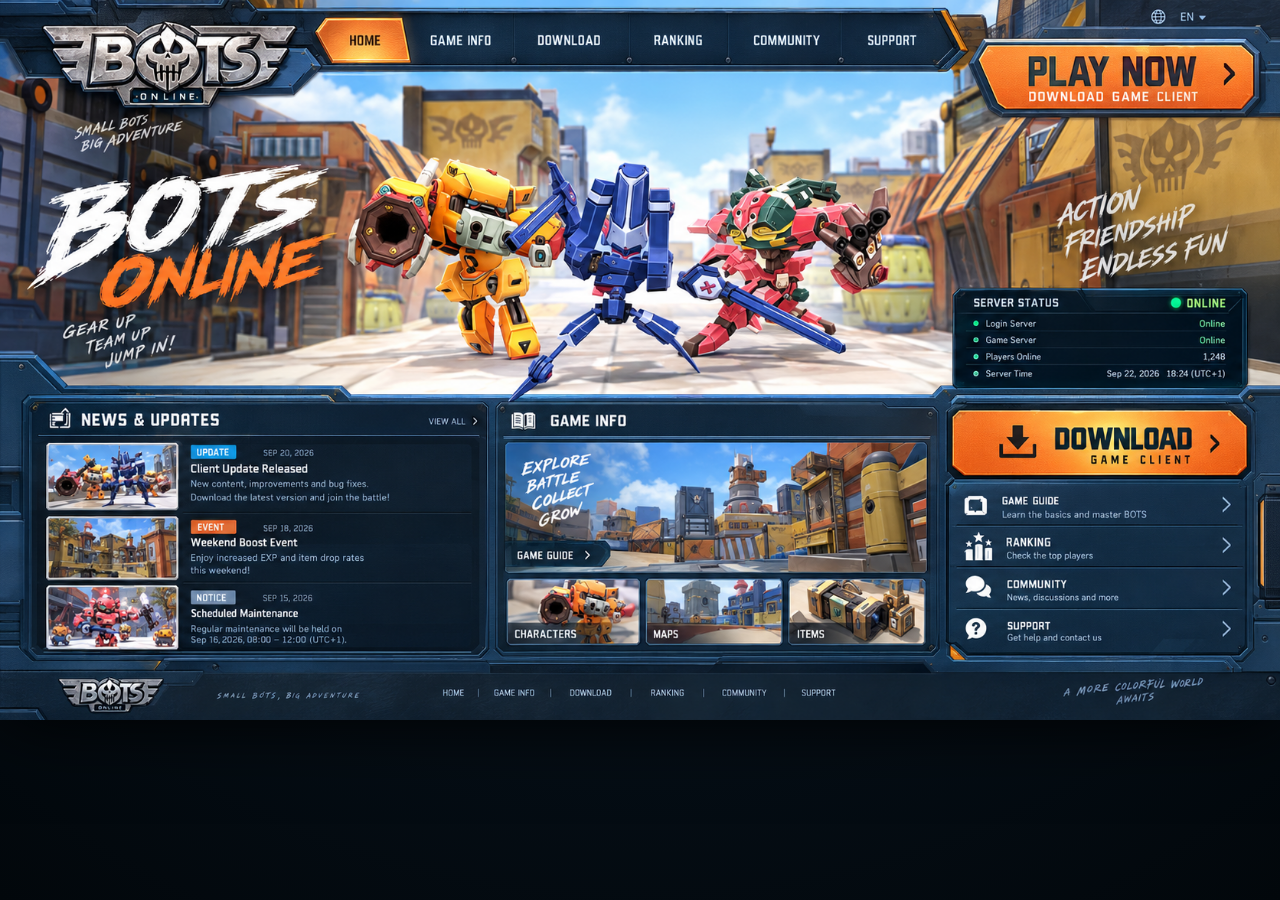
==== commit 0daf2714: "Connect BOTS homepage hotspots to real pages" ====
--- a/index.html
+++ b/index.html
@@ -1,63 +1 @@
-<!doctype html>
-<html lang="en">
-<head>
-  <meta charset="utf-8">
-  <meta name="viewport" content="width=device-width, initial-scale=1">
-  <meta name="theme-color" content="#06131f">
-  <meta name="description" content="BOTS Online — Small bots, big adventure.">
-  <title>BOTS Online</title>
-  <link rel="stylesheet" href="./css/style.css">
-</head>
-<body>
-  <main class="mockup-site" aria-label="BOTS Online website">
-    <div class="design-stage">
-      <img class="design-image"
-        src="./ChatGPT%20Image%20Sep%2022,%202026%20at%2006_10_56%20PM.png"
-        alt="BOTS Online website design">
-
-      <header class="hotspot header-hotspot">
-        <a href="#home" class="hotspot-link home" aria-label="Home"></a>
-        <a href="#game-info" class="hotspot-link game-info" aria-label="Game Info"></a>
-        <a href="#download" class="hotspot-link download" aria-label="Download"></a>
-        <a href="#ranking" class="hotspot-link ranking" aria-label="Ranking"></a>
-        <a href="#community" class="hotspot-link community" aria-label="Community"></a>
-        <a href="#support" class="hotspot-link support" aria-label="Support"></a>
-        <button class="hotspot-link language" type="button" aria-label="Select language"></button>
-      </header>
-
-      <a href="#download" class="hotspot-link play-now" aria-label="Play Now — Download Game Client"></a>
-
-      <section id="home" class="hotspot hero-area" aria-label="BOTS Online home"></section>
-
-      <section id="news" class="hotspot news-area" aria-label="News and Updates">
-        <a href="#news" class="hotspot-link view-news" aria-label="View all news"></a>
-      </section>
-
-      <section id="game-info" class="hotspot game-info-area" aria-label="Game Information">
-        <a href="#game-guide" class="hotspot-link game-guide" aria-label="Game Guide"></a>
-        <a href="#characters" class="hotspot-link characters" aria-label="Characters"></a>
-        <a href="#maps" class="hotspot-link maps" aria-label="Maps"></a>
-        <a href="#items" class="hotspot-link items" aria-label="Items"></a>
-      </section>
-
-      <aside id="download" class="hotspot side-area" aria-label="Download and site links">
-        <a href="#download-client" class="hotspot-link download-client" aria-label="Download Game Client"></a>
-        <a href="#game-guide" class="hotspot-link side-guide" aria-label="Game Guide"></a>
-        <a href="#ranking" class="hotspot-link side-ranking" aria-label="Ranking"></a>
-        <a href="#community" class="hotspot-link side-community" aria-label="Community"></a>
-        <a href="#support" class="hotspot-link side-support" aria-label="Support"></a>
-      </aside>
-
-      <footer class="hotspot footer-area" aria-label="Footer">
-        <a href="#home" class="hotspot-link footer-home" aria-label="Home"></a>
-        <a href="#game-info" class="hotspot-link footer-game-info" aria-label="Game Info"></a>
-        <a href="#download" class="hotspot-link footer-download" aria-label="Download"></a>
-        <a href="#ranking" class="hotspot-link footer-ranking" aria-label="Ranking"></a>
-        <a href="#community" class="hotspot-link footer-community" aria-label="Community"></a>
-        <a href="#support" class="hotspot-link footer-support" aria-label="Support"></a>
-      </footer>
-    </div>
-  </main>
-  <script src="./js/main.js"></script>
-</body>
-</html>+<!doctype html><html lang="en"><head><meta charset="utf-8"><meta name="viewport" content="width=device-width,initial-scale=1"><meta name="theme-color" content="#06131f"><meta name="description" content="BOTS Online — Small bots, big adventure."><title>BOTS Online</title><link rel="stylesheet" href="./css/style.css"></head><body><main class="mockup-site"><div class="design-stage"><img class="design-image" src="./ChatGPT%20Image%20Sep%2022,%202026%20at%2006_10_56%20PM.png" alt="BOTS Online website design"><header class="hotspot header-hotspot"><a href="./index.html" class="hotspot-link home" aria-label="Home"></a><a href="./pages/game-info.html" class="hotspot-link game-info" aria-label="Game Info"></a><a href="./pages/download.html" class="hotspot-link download" aria-label="Download"></a><a href="./pages/ranking.html" class="hotspot-link ranking" aria-label="Ranking"></a><a href="./pages/community.html" class="hotspot-link community" aria-label="Community"></a><a href="./pages/support.html" class="hotspot-link support" aria-label="Support"></a><button class="hotspot-link language" type="button" aria-label="Language"></button></header><a href="./pages/download.html" class="hotspot-link play-now" aria-label="Play Now"></a><section id="home" class="hotspot hero-area"></section><section class="hotspot news-area"><a href="./pages/community.html" class="hotspot-link view-news" aria-label="View all news"></a></section><section class="hotspot game-info-area"><a href="./pages/guide.html" class="hotspot-link game-guide" aria-label="Game Guide"></a><a href="./pages/characters.html" class="hotspot-link characters" aria-label="Characters"></a><a href="./pages/maps.html" class="hotspot-link maps" aria-label="Maps"></a><a href="./pages/items.html" class="hotspot-link items" aria-label="Items"></a></section><aside class="hotspot side-area"><a href="./pages/download.html" class="hotspot-link download-client" aria-label="Download Game Client"></a><a href="./pages/guide.html" class="hotspot-link side-guide" aria-label="Game Guide"></a><a href="./pages/ranking.html" class="hotspot-link side-ranking" aria-label="Ranking"></a><a href="./pages/community.html" class="hotspot-link side-community" aria-label="Community"></a><a href="./pages/support.html" class="hotspot-link side-support" aria-label="Support"></a></aside><footer class="hotspot footer-area"><a href="./index.html" class="hotspot-link footer-home"></a><a href="./pages/game-info.html" class="hotspot-link footer-game-info"></a><a href="./pages/download.html" class="hotspot-link footer-download"></a><a href="./pages/ranking.html" class="hotspot-link footer-ranking"></a><a href="./pages/community.html" class="hotspot-link footer-community"></a><a href="./pages/support.html" class="hotspot-link footer-support"></a></footer></div></main><script src="./js/main.js"></script></body></html>
--- a/css/style.css
+++ b/css/style.css
@@ -1,111 +1,127 @@
 :root{
-  --bg:#050f18;--panel:#081c2c;--panel2:#0b2539;--line:#285572;
-  --text:#edf5fa;--muted:#91a9ba;--orange:#ff7413;--orange2:#ffad3b;
-  --green:#00f39b;--cyan:#25d8ff;
-  --mockup:url("../ChatGPT%20Image%20Sep%2022,%202026%20at%2006_10_56%20PM.png");
+  --design-width:1672;
+  --design-height:941;
+  --cyan:#4bcfff;
+  --orange:#ff7b19;
 }
 *{box-sizing:border-box}
 html{scroll-behavior:smooth}
-body{margin:0;background:#02070c;color:var(--text);font-family:"Rajdhani",Arial,sans-serif}
-body:before{content:"";position:fixed;inset:0;z-index:-1;background:radial-gradient(circle at 50% 0,#16334a 0,#02070c 55%);opacity:.75}
-a{text-decoration:none;color:inherit}
-button{font:inherit}
-.site-shell{width:min(1664px,100%);margin:auto;background:var(--bg);box-shadow:0 0 90px #000;overflow:hidden}
+body{
+  margin:0;
+  min-width:320px;
+  min-height:100vh;
+  background:
+    radial-gradient(circle at 50% 0,#173c57 0,#07121c 45%,#02070b 100%);
+  color:#fff;
+  font-family:Arial,sans-serif;
+}
+.mockup-site{
+  width:100%;
+  min-height:100vh;
+  display:flex;
+  justify-content:center;
+  align-items:flex-start;
+  overflow-x:hidden;
+}
+.design-stage{
+  position:relative;
+  width:min(100%,1672px);
+  aspect-ratio:1672 / 941;
+  flex:0 0 auto;
+  overflow:hidden;
+  box-shadow:0 0 70px #000;
+  background:#06131f;
+}
+.design-image{
+  position:absolute;
+  inset:0;
+  display:block;
+  width:100%;
+  height:100%;
+  object-fit:fill;
+  user-select:none;
+  -webkit-user-drag:none;
+  pointer-events:none;
+}
+.hotspot{
+  position:absolute;
+  z-index:2;
+  pointer-events:none;
+}
+.hotspot-link,
+.hotspot-link:visited{
+  position:absolute;
+  display:block;
+  pointer-events:auto;
+  color:transparent;
+  text-decoration:none;
+  outline:none;
+  border-radius:4px;
+  transition:background .14s ease,box-shadow .14s ease;
+}
+.hotspot-link:hover,
+.hotspot-link:focus-visible{
+  background:rgba(255,142,45,.08);
+  box-shadow:inset 0 0 0 1px rgba(255,188,100,.5),0 0 14px rgba(255,105,20,.2);
+}
+.hotspot-link:focus-visible{
+  outline:2px solid #fff;
+  outline-offset:1px;
+}
 
-/* HEADER */
-.topbar{height:94px;display:grid;grid-template-columns:360px 1fr 92px;align-items:center;padding:0 25px;background:
-  linear-gradient(180deg,#142f45 0,#091a2a 65%,#06121d 100%);border-bottom:4px solid #1d425c;position:relative;z-index:20}
-.brand{width:325px;height:94px;display:flex;flex-direction:column;justify-content:center;align-items:center;
-  background:linear-gradient(155deg,#f7f9fa 0,#71818d 34%,#101a22 35%,#e8eef0 49%,#697984 68%,#101820 69%);
-  clip-path:polygon(0 13%,86% 13%,100% 50%,86% 87%,0 87%,7% 50%);color:#08131b;
-  text-shadow:0 2px #fff;filter:drop-shadow(0 7px 4px #0008)}
-.brand-bots{font:800 67px/.72 "Barlow Condensed";letter-spacing:-4px}
-.brand-online{font:700 15px/1 "Rajdhani";letter-spacing:7px;margin-top:10px}
-.main-nav{height:100%;display:flex;justify-content:center}
-.nav-item{min-width:120px;height:100%;display:grid;place-items:center;padding:0 18px;border-left:1px solid #17354b;
-  color:#d9e6ed;font:700 18px "Barlow Condensed";letter-spacing:1px;transition:.18s}
-.nav-item:hover,.nav-item.active{color:#111a20;background:linear-gradient(180deg,#ffad3b,#f06a12);
-  box-shadow:inset 0 0 0 2px #ffc46b,0 0 22px #ff751c44}
-.language{justify-self:end;border:0;background:none;color:#dbe8ef;cursor:pointer;display:flex;align-items:center;gap:8px;font-weight:600}
-.language .globe{font-size:23px}.language b{font-size:12px}
-.language-menu{position:absolute;right:18px;top:76px;width:160px;padding:8px;background:#071724;border:1px solid #35617b;box-shadow:0 10px 30px #000;z-index:30}
-.language-menu button{display:block;width:100%;padding:8px;border:0;background:none;color:#cfe0ea;text-align:left;cursor:pointer}
-.language-menu button:hover{background:#14364e;color:#fff}
+/* Coordinates are based on the supplied 1672 × 941 reference. */
+.header-hotspot{left:0;top:0;width:100%;height:96px;pointer-events:none}
+.header-hotspot .hotspot-link{top:0;height:92px}
+.header-hotspot .home{left:407px;width:123px}
+.header-hotspot .game-info{left:530px;width:148px}
+.header-hotspot .download{left:678px;width:145px}
+.header-hotspot .ranking{left:823px;width:125px}
+.header-hotspot .community{left:948px;width:142px}
+.header-hotspot .support{left:1090px;width:143px}
+.header-hotspot .language{left:1465px;width:90px;height:42px;cursor:pointer;border:0;background:transparent}
 
-/* HERO */
-.hero{height:500px;position:relative;isolation:isolate;overflow:hidden;border-bottom:3px solid #244c67;background:#071724}
-.hero:before{content:"";position:absolute;inset:0;z-index:-2;background-image:var(--mockup);
-  background-size:100% auto;background-position:center -94px;background-repeat:no-repeat}
-.hero:after{content:"";position:absolute;inset:0;z-index:-1;background:linear-gradient(90deg,#07152218 0,#07152200 55%,#07152216)}
-.hero-copy{position:absolute;left:5%;top:92px;text-shadow:0 5px 14px #000;z-index:2}
-.eyebrow{font:italic 700 21px "Barlow Condensed";transform:rotate(-5deg);margin-left:20px}
-.hero-copy h1{font:800 82px/.78 "Barlow Condensed";font-style:italic;letter-spacing:-3px;margin:35px 0 0;
-  -webkit-text-stroke:2px #111;color:#f7f8f8}
-.hero-copy h1 em{display:block;color:var(--orange);font-style:italic;-webkit-text-stroke:2px #722708;margin-left:70px}
-.hero-copy p{font:italic 700 20px/1.1 "Barlow Condensed";margin:35px 0 0 35px}
-.hero-play,.download-button{background:linear-gradient(180deg,#ffb13c,#ff680b);border:3px solid #79370b;
-  box-shadow:0 0 0 2px #ffc76d,0 10px 25px #0008;color:#111b21;
-  clip-path:polygon(3% 0,94% 0,100% 50%,94% 100%,3% 100%,0 50%);transition:.18s}
-.hero-play:hover,.download-button:hover{filter:brightness(1.08);transform:translateY(-2px)}
-.hero-play{position:absolute;right:3%;top:0;width:355px;height:92px;display:flex;flex-direction:column;align-items:center;justify-content:center}
-.hero-play strong{font:800 38px/.9 "Barlow Condensed";letter-spacing:1px}
-.hero-play span{font:700 14px "Rajdhani";letter-spacing:2px}
-.hero-play b,.download-button>b{position:absolute;right:22px;font-size:38px}
-.hero-tagline{position:absolute;right:5%;top:145px;font:italic 700 29px/1.05 "Barlow Condensed";text-align:right;transform:rotate(-5deg);text-shadow:0 4px 8px #000}
-.server-card{position:absolute;right:4%;bottom:8px;width:385px;background:linear-gradient(180deg,#092238ef,#061522f5);
-  border:2px solid #1d5a7a;padding:10px 18px;box-shadow:0 0 0 3px #07111a,0 5px 15px #000}
-.server-title{display:flex;justify-content:space-between;border-bottom:1px solid #31536a;padding-bottom:6px;font:700 17px "Barlow Condensed"}
-.server-title strong{color:#7dffb9}.server-title i{display:inline-block;width:13px;height:13px;border-radius:50%;background:var(--green);box-shadow:0 0 10px var(--green)}
-.server-row{display:flex;justify-content:space-between;padding:3px 0;color:#bed0dc;font-size:13px}.server-row b{font-weight:500;color:#8fffc5}
+.play-now{left:1245px;top:51px;width:370px;height:100px}
+.hero-area{left:0;top:94px;width:100%;height:416px}
+.news-area{left:28px;top:508px;width:602px;height:344px}
+.view-news{left:496px;top:7px;width:110px;height:43px}
+.game-info-area{left:636px;top:508px;width:580px;height:344px}
+.game-guide{left:20px;top:189px;width:165px;height:48px}
+.characters{left:18px;top:239px;width:178px;height:84px}
+.maps{left:198px;top:239px;width:184px;height:84px}
+.items{left:384px;top:239px;width:180px;height:84px}
 
-/* LOWER CONTENT */
-.content-grid{display:grid;grid-template-columns:1.12fr 1.1fr .78fr;gap:8px;padding:0 26px 14px;background:#071724}
-.panel,.side-panel{background:linear-gradient(180deg,#0b2335,#061522);border:2px solid #285572;box-shadow:inset 0 0 0 2px #07111a;min-height:330px}
-.panel-heading{height:56px;display:flex;align-items:center;justify-content:space-between;padding:0 22px;border-bottom:2px solid #1e4b67}
-.panel-heading h2{font:700 23px "Barlow Condensed";letter-spacing:1px;margin:0}.panel-heading h2 span{font-size:21px}
-.panel-heading a{font-size:12px;color:#9eb4c3}
-.news-list{padding:5px 18px}.news-item{display:grid;grid-template-columns:170px 1fr;gap:14px;padding:10px 0;border-bottom:1px solid #21445a}
-.news-item:last-child{border:0}
-.thumb{height:82px;border:2px solid #547187;background-image:var(--mockup);background-size:850% auto;background-repeat:no-repeat}
-.thumb-1{background-position:5% 25%}.thumb-2{background-position:35% 45%}.thumb-3{background-position:65% 70%}
-.news-item small{color:#849aaa;margin-left:8px;font-size:11px}.badge{font-size:11px;font-weight:700;padding:2px 7px;color:white}
-.update{background:#1689d4}.event{background:#f06a2a}.notice{background:#63798a}
-.news-item h3{font:700 16px "Barlow Condensed";margin:3px 0}.news-item p{font-size:12px;color:#9bb0be;margin:0;line-height:1.1}
-.feature-card{display:block;height:170px;margin:8px 12px;background-image:var(--mockup);background-size:190% auto;background-position:center 54%;border:2px solid #466b83;position:relative}
-.feature-copy{position:absolute;left:20px;top:18px;font:italic 700 24px/1 "Barlow Condensed";text-shadow:2px 2px 5px #000}
-.feature-card>span{position:absolute;bottom:0;left:0;background:#08243ae8;padding:10px 22px;font:700 14px "Barlow Condensed"}
-.mini-cards{display:grid;grid-template-columns:repeat(3,1fr);gap:7px;margin:0 12px}
-.mini-cards a{height:80px;background-image:var(--mockup);background-size:400% auto;background-position:center 72%;border:2px solid #466b83;
-  display:flex;align-items:end;padding:8px;font:700 14px "Barlow Condensed";text-shadow:2px 2px 4px #000}
-.mini-cards a:nth-child(2){background-position:70% 80%}.mini-cards a:nth-child(3){background-position:100% 80%}
-.download-button{height:84px;margin:0 0 8px;display:flex;flex-direction:column;align-items:center;justify-content:center;position:relative}
-.download-button .download-icon{position:absolute;left:40px;font-size:42px}.download-button strong{font:800 38px/.85 "Barlow Condensed";letter-spacing:1px}
-.download-button small{font:700 11px "Rajdhani";letter-spacing:3px}
-.side-links a{display:grid;grid-template-columns:45px 1fr 20px;align-items:center;min-height:62px;padding:8px 15px;border-bottom:1px solid #23455a;transition:.15s}
-.side-links a:hover{background:#123149}.side-links> a>span{font-size:26px;text-align:center}.side-links strong{display:block;font:700 16px "Barlow Condensed";letter-spacing:.7px}
-.side-links small{display:block;color:#93aabd;font-size:11px}.side-links b{font-size:30px;color:#a9c7d9}
+.side-area{left:1219px;top:508px;width:430px;height:344px}
+.download-client{left:5px;top:15px;width:390px;height:91px}
+.side-guide{left:6px;top:112px;width:410px;height:57px}
+.side-ranking{left:6px;top:169px;width:410px;height:57px}
+.side-community{left:6px;top:226px;width:410px;height:57px}
+.side-support{left:6px;top:283px;width:410px;height:57px}
 
-/* FOOTER */
-footer{min-height:85px;background:#071522;border-top:3px solid #244b64;display:grid;grid-template-columns:180px 1fr 2fr 1fr;
-  align-items:center;padding:0 40px;gap:25px;color:#8ba2b2;font-size:12px}
-footer nav{display:flex;justify-content:center;gap:13px;font:500 12px "Rajdhani"}footer nav i{font-style:normal;color:#446174}
-.footer-brand{font:bold 27px "Barlow Condensed";color:#dbe5ea}.footer-brand span{display:block;font-size:8px;letter-spacing:4px;text-align:center}
+.footer-area{left:0;top:852px;width:100%;height:89px}
+.footer-area .hotspot-link{top:21px;height:28px}
+.footer-home{left:550px;width:68px}
+.footer-game-info{left:622px;width:95px}
+.footer-download{left:721px;width:83px}
+.footer-ranking{left:809px;width:85px}
+.footer-community{left:899px;width:100px}
+.footer-support{left:1004px;width:82px}
 
-/* RESPONSIVE */
-@media(max-width:1100px){
-  .topbar{grid-template-columns:210px 1fr 70px;padding:0 12px}.brand{width:200px}.brand-bots{font-size:48px}
-  .nav-item{min-width:auto;padding:0 10px;font-size:15px}.hero{height:520px}
-  .content-grid{grid-template-columns:1fr 1fr;padding:0 12px 12px}.side-panel{grid-column:1/-1;display:grid;grid-template-columns:1fr 2fr}
-  .download-button{margin:0}.side-links{display:grid;grid-template-columns:repeat(4,1fr)}.side-links a{border-left:1px solid #23455a}
-  .server-card{right:2%;width:330px}
+/* Keep the artwork proportional on every viewport. */
+@media(max-width:700px){
+  .design-stage{
+    width:100vw;
+    min-width:0;
+  }
+  .hotspot-link:hover{
+    background:transparent;
+    box-shadow:none;
+  }
 }
-@media(max-width:760px){
-  .topbar{height:auto;min-height:75px;grid-template-columns:1fr auto;padding:8px 12px}.brand{height:58px;width:160px}.brand-bots{font-size:39px}.brand-online{font-size:10px}
-  .main-nav{grid-column:1/-1;order:3;overflow-x:auto;justify-content:flex-start}.nav-item{height:48px;padding:0 15px;white-space:nowrap}
-  .hero{height:540px}.hero-play{top:10px;right:2%;width:220px;height:65px}.hero-play strong{font-size:28px}.hero-play span{font-size:9px}
-  .hero-copy{left:4%;top:135px}.hero-copy h1{font-size:62px}.hero-tagline{top:250px;right:4%;font-size:21px}
-  .server-card{left:3%;right:3%;width:auto;bottom:8px}.content-grid{grid-template-columns:1fr}.side-panel{grid-column:auto;display:block}
-  .side-links{display:block}.side-links a{border-left:0}.news-item{grid-template-columns:105px 1fr}.thumb{height:72px}
-  footer{grid-template-columns:1fr;text-align:center;padding:18px;gap:10px}footer nav{flex-wrap:wrap}.footer-brand{margin:auto}
+
+/* A future real-content layer can be enabled without changing the mockup geometry. */
+.real-content{
+  position:absolute;
+  inset:0;
+  z-index:5;
+  pointer-events:none;
 }
-@media(prefers-reduced-motion:reduce){*{scroll-behavior:auto!important;transition:none!important}}
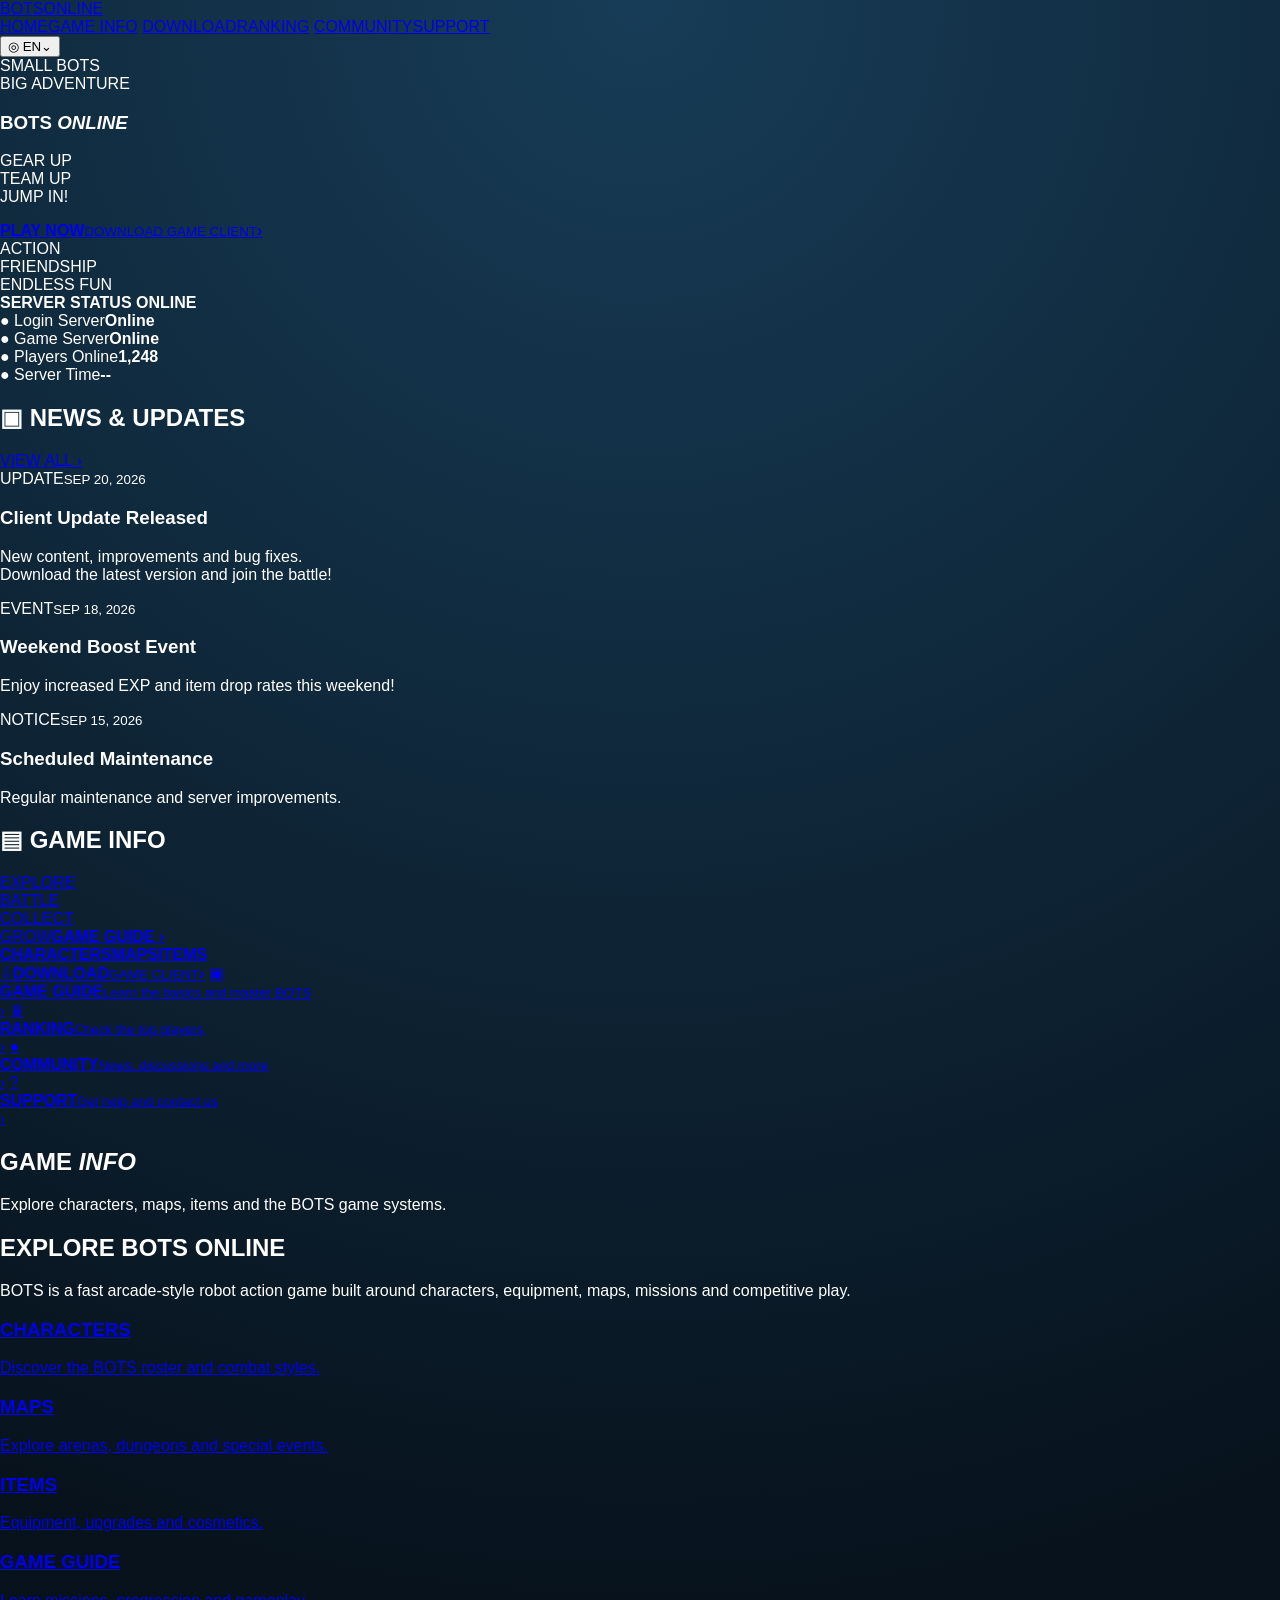
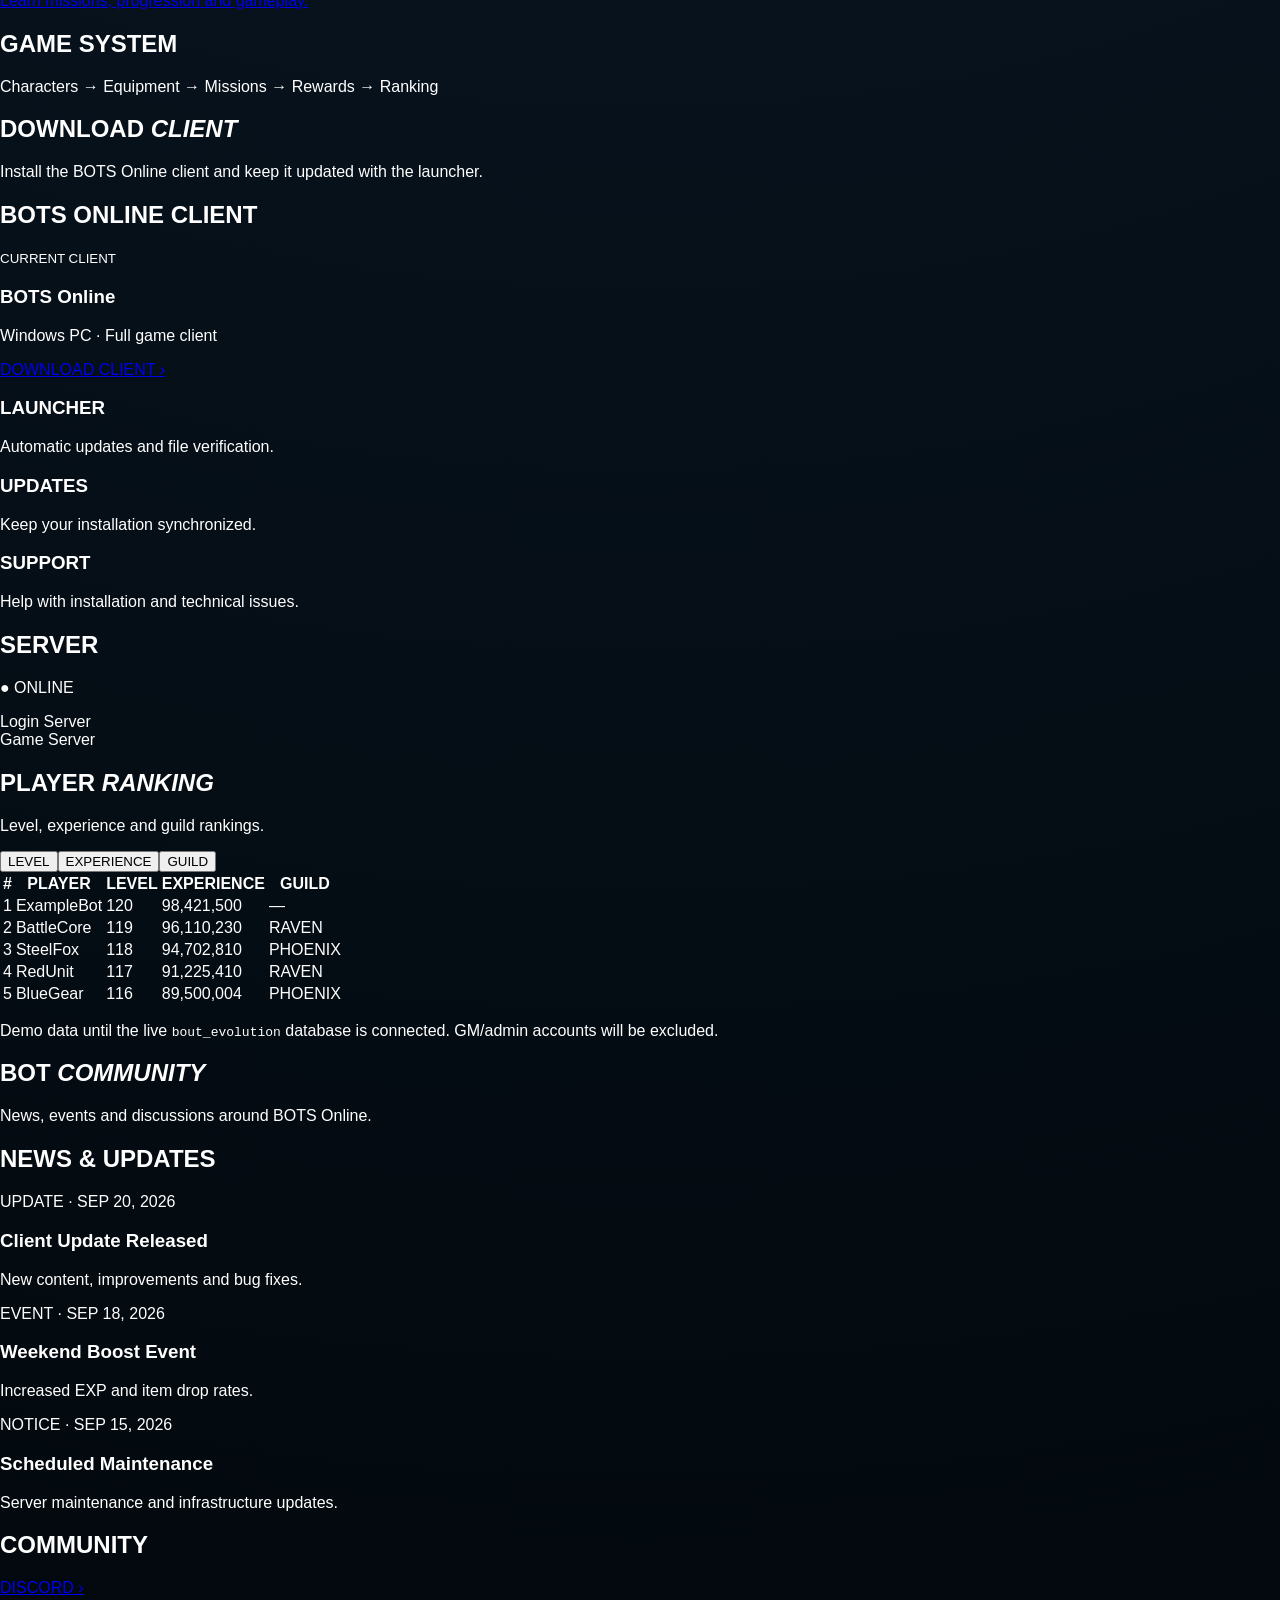
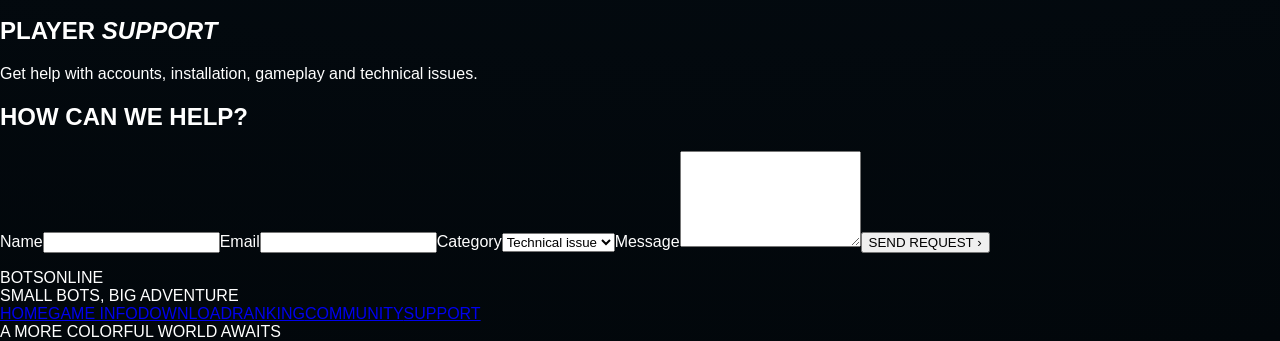
==== commit 5772a0df: "Rebuild BOTS site as real interactive single-page frontend" ====
--- a/index.html
+++ b/index.html
@@ -1 +1,70 @@
-<!doctype html><html lang="en"><head><meta charset="utf-8"><meta name="viewport" content="width=device-width,initial-scale=1"><meta name="theme-color" content="#06131f"><meta name="description" content="BOTS Online — Small bots, big adventure."><title>BOTS Online</title><link rel="stylesheet" href="./css/style.css"></head><body><main class="mockup-site"><div class="design-stage"><img class="design-image" src="./ChatGPT%20Image%20Sep%2022,%202026%20at%2006_10_56%20PM.png" alt="BOTS Online website design"><header class="hotspot header-hotspot"><a href="./index.html" class="hotspot-link home" aria-label="Home"></a><a href="./pages/game-info.html" class="hotspot-link game-info" aria-label="Game Info"></a><a href="./pages/download.html" class="hotspot-link download" aria-label="Download"></a><a href="./pages/ranking.html" class="hotspot-link ranking" aria-label="Ranking"></a><a href="./pages/community.html" class="hotspot-link community" aria-label="Community"></a><a href="./pages/support.html" class="hotspot-link support" aria-label="Support"></a><button class="hotspot-link language" type="button" aria-label="Language"></button></header><a href="./pages/download.html" class="hotspot-link play-now" aria-label="Play Now"></a><section id="home" class="hotspot hero-area"></section><section class="hotspot news-area"><a href="./pages/community.html" class="hotspot-link view-news" aria-label="View all news"></a></section><section class="hotspot game-info-area"><a href="./pages/guide.html" class="hotspot-link game-guide" aria-label="Game Guide"></a><a href="./pages/characters.html" class="hotspot-link characters" aria-label="Characters"></a><a href="./pages/maps.html" class="hotspot-link maps" aria-label="Maps"></a><a href="./pages/items.html" class="hotspot-link items" aria-label="Items"></a></section><aside class="hotspot side-area"><a href="./pages/download.html" class="hotspot-link download-client" aria-label="Download Game Client"></a><a href="./pages/guide.html" class="hotspot-link side-guide" aria-label="Game Guide"></a><a href="./pages/ranking.html" class="hotspot-link side-ranking" aria-label="Ranking"></a><a href="./pages/community.html" class="hotspot-link side-community" aria-label="Community"></a><a href="./pages/support.html" class="hotspot-link side-support" aria-label="Support"></a></aside><footer class="hotspot footer-area"><a href="./index.html" class="hotspot-link footer-home"></a><a href="./pages/game-info.html" class="hotspot-link footer-game-info"></a><a href="./pages/download.html" class="hotspot-link footer-download"></a><a href="./pages/ranking.html" class="hotspot-link footer-ranking"></a><a href="./pages/community.html" class="hotspot-link footer-community"></a><a href="./pages/support.html" class="hotspot-link footer-support"></a></footer></div></main><script src="./js/main.js"></script></body></html>+<!doctype html>
+<html lang="en">
+<head>
+<meta charset="utf-8"><meta name="viewport" content="width=device-width,initial-scale=1">
+<meta name="description" content="BOTS Online — Small Bots, Big Adventure.">
+<title>BOTS Online</title>
+<link rel="preconnect" href="https://fonts.googleapis.com"><link rel="preconnect" href="https://fonts.gstatic.com" crossorigin>
+<link href="https://fonts.googleapis.com/css2?family=Barlow+Condensed:wght@500;600;700;800&family=Rajdhani:wght@500;600;700&display=swap" rel="stylesheet">
+<link rel="stylesheet" href="./css/style.css">
+</head>
+<body>
+<div class="site">
+<header class="topbar">
+  <a class="brand" href="#home" data-page="home"><span class="brand-main">BOTS</span><span class="brand-sub">ONLINE</span></a>
+  <nav class="main-nav" aria-label="Main navigation">
+    <a href="#home" data-page="home" class="active">HOME</a><a href="#game-info" data-page="game-info">GAME INFO</a>
+    <a href="#download" data-page="download">DOWNLOAD</a><a href="#ranking" data-page="ranking">RANKING</a>
+    <a href="#community" data-page="community">COMMUNITY</a><a href="#support" data-page="support">SUPPORT</a>
+  </nav>
+  <button class="lang-btn" type="button" id="lang-btn">◎ <span>EN</span>⌄</button>
+  <div class="lang-menu" id="lang-menu" hidden>
+    <button>English</button><button>Português</button><button>Español</button><button>中文</button><button>日本語</button><button>한국어</button><button>Bahasa Indonesia</button>
+  </div>
+</header>
+
+<main>
+<section class="page active-page" id="page-home" data-page-view="home">
+  <section class="hero">
+    <div class="hero-art" aria-hidden="true"></div>
+    <div class="hero-left"><div class="scribble">SMALL BOTS<br>BIG ADVENTURE</div><h1>BOTS <em>ONLINE</em></h1><p>GEAR UP<br>TEAM UP<br>JUMP IN!</p></div>
+    <a class="orange-btn play" href="#download" data-page="download"><strong>PLAY NOW</strong><small>DOWNLOAD GAME CLIENT</small><b>›</b></a>
+    <div class="hero-right">ACTION<br>FRIENDSHIP<br>ENDLESS FUN</div>
+    <div class="status"><div class="status-head"><b>SERVER STATUS</b><strong><i></i> ONLINE</strong></div>
+      <div><span>● Login Server</span><b>Online</b></div><div><span>● Game Server</span><b>Online</b></div>
+      <div><span>● Players Online</span><b>1,248</b></div><div><span>● Server Time</span><b id="server-time">--</b></div>
+    </div>
+  </section>
+
+  <section class="home-grid">
+    <article class="panel news"><div class="panel-title"><h2>▣ NEWS &amp; UPDATES</h2><a href="#community" data-page="community">VIEW ALL ›</a></div>
+      <div class="news-item"><div class="news-img n1"></div><div><span class="badge blue">UPDATE</span><small>SEP 20, 2026</small><h3>Client Update Released</h3><p>New content, improvements and bug fixes.<br>Download the latest version and join the battle!</p></div></div>
+      <div class="news-item"><div class="news-img n2"></div><div><span class="badge orange">EVENT</span><small>SEP 18, 2026</small><h3>Weekend Boost Event</h3><p>Enjoy increased EXP and item drop rates this weekend!</p></div></div>
+      <div class="news-item"><div class="news-img n3"></div><div><span class="badge gray">NOTICE</span><small>SEP 15, 2026</small><h3>Scheduled Maintenance</h3><p>Regular maintenance and server improvements.</p></div></div>
+    </article>
+    <article class="panel info"><div class="panel-title"><h2>▤ GAME INFO</h2></div>
+      <a class="info-feature" href="#game-info" data-page="game-info"><span>EXPLORE<br>BATTLE<br>COLLECT<br>GROW</span><b>GAME GUIDE ›</b></a>
+      <div class="three"><a href="#game-info" data-page="game-info" class="tile t1"><b>CHARACTERS</b></a><a href="#game-info" data-page="game-info" class="tile t2"><b>MAPS</b></a><a href="#game-info" data-page="game-info" class="tile t3"><b>ITEMS</b></a></div>
+    </article>
+    <aside class="side">
+      <a class="orange-btn download" href="#download" data-page="download"><span>⇩</span><strong>DOWNLOAD</strong><small>GAME CLIENT</small><b>›</b></a>
+      <a class="side-link" href="#game-info" data-page="game-info"><span>▣</span><div><b>GAME GUIDE</b><small>Learn the basics and master BOTS</small></div>›</a>
+      <a class="side-link" href="#ranking" data-page="ranking"><span>♛</span><div><b>RANKING</b><small>Check the top players</small></div>›</a>
+      <a class="side-link" href="#community" data-page="community"><span>●</span><div><b>COMMUNITY</b><small>News, discussions and more</small></div>›</a>
+      <a class="side-link" href="#support" data-page="support"><span>?</span><div><b>SUPPORT</b><small>Get help and contact us</small></div>›</a>
+    </aside>
+  </section>
+</section>
+
+<section class="page" id="page-game-info" data-page-view="game-info"><div class="inner-hero"><h1>GAME <em>INFO</em></h1><p>Explore characters, maps, items and the BOTS game systems.</p></div><div class="inner-grid"><article class="panel large"><h2>EXPLORE BOTS ONLINE</h2><p>BOTS is a fast arcade-style robot action game built around characters, equipment, maps, missions and competitive play.</p><div class="cards"><a class="card" href="#game-info"><h3>CHARACTERS</h3><p>Discover the BOTS roster and combat styles.</p></a><a class="card" href="#game-info"><h3>MAPS</h3><p>Explore arenas, dungeons and special events.</p></a><a class="card" href="#game-info"><h3>ITEMS</h3><p>Equipment, upgrades and cosmetics.</p></a><a class="card" href="#game-info"><h3>GAME GUIDE</h3><p>Learn missions, progression and gameplay.</p></a></div></article><aside class="panel side-card"><h2>GAME SYSTEM</h2><p>Characters → Equipment → Missions → Rewards → Ranking</p></aside></div></section>
+
+<section class="page" id="page-download" data-page-view="download"><div class="inner-hero"><h1>DOWNLOAD <em>CLIENT</em></h1><p>Install the BOTS Online client and keep it updated with the launcher.</p></div><div class="inner-grid"><article class="panel large"><h2>BOTS ONLINE CLIENT</h2><div class="client-box"><div><small>CURRENT CLIENT</small><h3>BOTS Online</h3><p>Windows PC · Full game client</p></div><a class="orange-btn real-btn" href="#" onclick="return false">DOWNLOAD CLIENT ›</a></div><div class="cards"><div class="card"><h3>LAUNCHER</h3><p>Automatic updates and file verification.</p></div><div class="card"><h3>UPDATES</h3><p>Keep your installation synchronized.</p></div><div class="card"><h3>SUPPORT</h3><p>Help with installation and technical issues.</p></div></div></article><aside class="panel side-card"><h2>SERVER</h2><p class="green">● ONLINE</p><p>Login Server<br>Game Server</p></aside></div></section>
+
+<section class="page" id="page-ranking" data-page-view="ranking"><div class="inner-hero"><h1>PLAYER <em>RANKING</em></h1><p>Level, experience and guild rankings.</p></div><div class="inner-grid"><article class="panel large"><div class="tabs"><button class="active">LEVEL</button><button>EXPERIENCE</button><button>GUILD</button></div><div class="table-wrap"><table><thead><tr><th>#</th><th>PLAYER</th><th>LEVEL</th><th>EXPERIENCE</th><th>GUILD</th></tr></thead><tbody><tr><td>1</td><td>ExampleBot</td><td>120</td><td>98,421,500</td><td>—</td></tr><tr><td>2</td><td>BattleCore</td><td>119</td><td>96,110,230</td><td>RAVEN</td></tr><tr><td>3</td><td>SteelFox</td><td>118</td><td>94,702,810</td><td>PHOENIX</td></tr><tr><td>4</td><td>RedUnit</td><td>117</td><td>91,225,410</td><td>RAVEN</td></tr><tr><td>5</td><td>BlueGear</td><td>116</td><td>89,500,004</td><td>PHOENIX</td></tr></tbody></table></div><p class="note">Demo data until the live <code>bout_evolution</code> database is connected. GM/admin accounts will be excluded.</p></article></div></section>
+
+<section class="page" id="page-community" data-page-view="community"><div class="inner-hero"><h1>BOT <em>COMMUNITY</em></h1><p>News, events and discussions around BOTS Online.</p></div><div class="inner-grid"><article class="panel large"><h2>NEWS &amp; UPDATES</h2><div class="news-cards"><article><span>UPDATE · SEP 20, 2026</span><h3>Client Update Released</h3><p>New content, improvements and bug fixes.</p></article><article><span>EVENT · SEP 18, 2026</span><h3>Weekend Boost Event</h3><p>Increased EXP and item drop rates.</p></article><article><span>NOTICE · SEP 15, 2026</span><h3>Scheduled Maintenance</h3><p>Server maintenance and infrastructure updates.</p></article></div></article><aside class="panel side-card"><h2>COMMUNITY</h2><a class="orange-btn real-btn" href="#" onclick="return false">DISCORD ›</a></aside></div></section>
+
+<section class="page" id="page-support" data-page-view="support"><div class="inner-hero"><h1>PLAYER <em>SUPPORT</em></h1><p>Get help with accounts, installation, gameplay and technical issues.</p></div><div class="inner-grid"><article class="panel large"><h2>HOW CAN WE HELP?</h2><form id="support-form"><label>Name<input required></label><label>Email<input type="email" required></label><label>Category<select><option>Technical issue</option><option>Account</option><option>Game client</option><option>Bug report</option></select></label><label>Message<textarea required rows="6"></textarea></label><button class="orange-btn real-btn" type="submit">SEND REQUEST ›</button><p id="form-msg" class="green"></p></form></article></div></section>
+</main>
+<footer><div class="footer-logo">BOTS<span>ONLINE</span></div><span>SMALL BOTS, BIG ADVENTURE</span><nav><a href="#home" data-page="home">HOME</a><a href="#game-info" data-page="game-info">GAME INFO</a><a href="#download" data-page="download">DOWNLOAD</a><a href="#ranking" data-page="ranking">RANKING</a><a href="#community" data-page="community">COMMUNITY</a><a href="#support" data-page="support">SUPPORT</a></nav><span>A MORE COLORFUL WORLD AWAITS</span></footer>
+</div><script src="./js/main.js"></script></body></html>
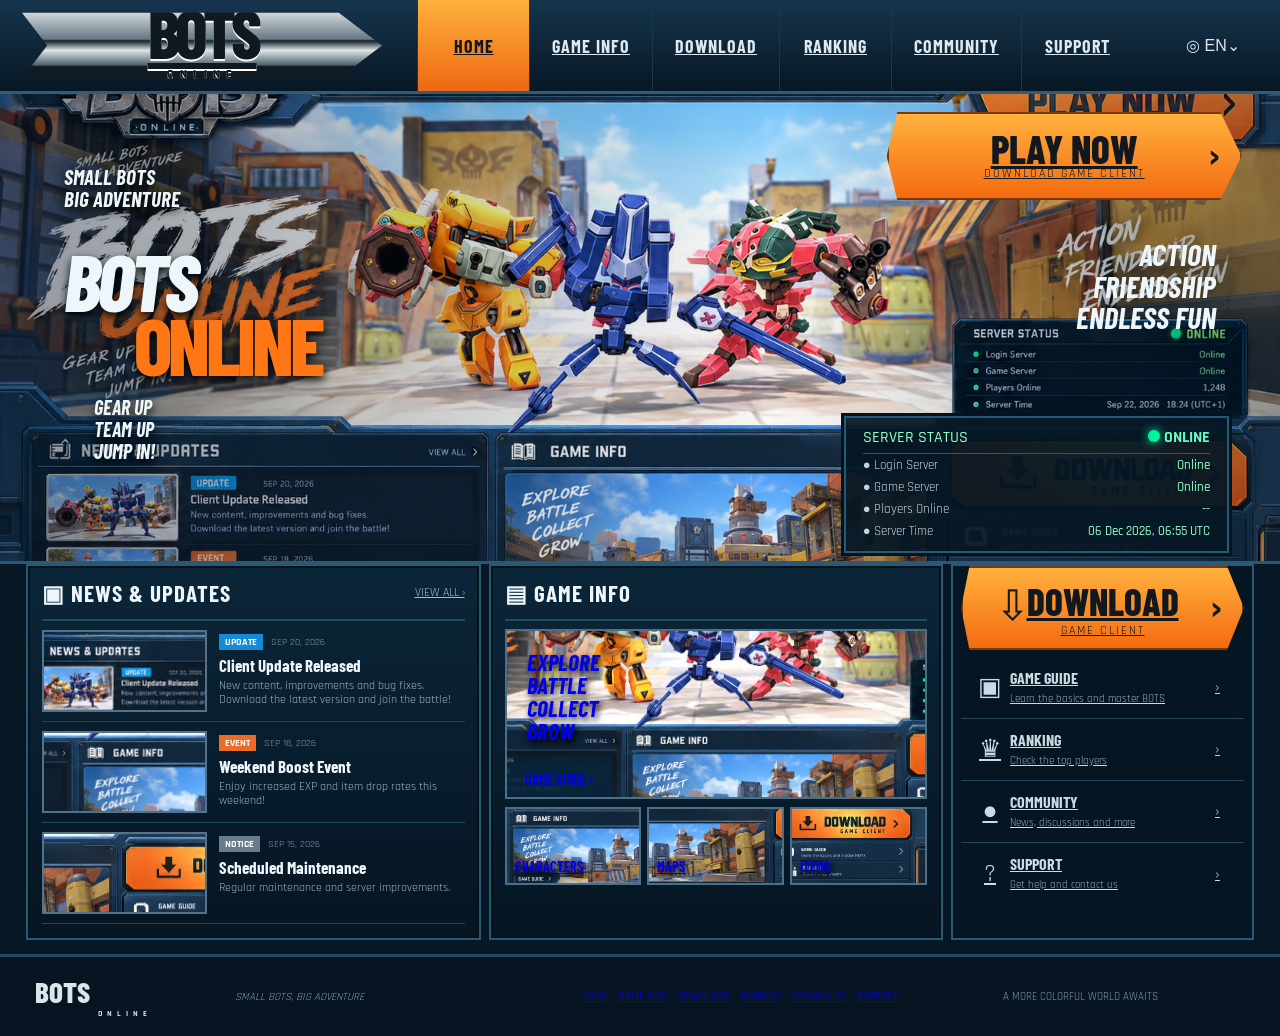
==== commit 2b175b6a: "Finish index integration with live site controls" ====
--- a/index.html
+++ b/index.html
@@ -32,7 +32,7 @@
     <div class="hero-right">ACTION<br>FRIENDSHIP<br>ENDLESS FUN</div>
     <div class="status"><div class="status-head"><b>SERVER STATUS</b><strong><i></i> ONLINE</strong></div>
       <div><span>● Login Server</span><b>Online</b></div><div><span>● Game Server</span><b>Online</b></div>
-      <div><span>● Players Online</span><b>1,248</b></div><div><span>● Server Time</span><b id="server-time">--</b></div>
+      <div><span>● Players Online</span><b id="players-online">--</b></div><div><span>● Server Time</span><b id="server-time">--</b></div>
     </div>
   </section>
 
@@ -58,11 +58,11 @@
 
 <section class="page" id="page-game-info" data-page-view="game-info"><div class="inner-hero"><h1>GAME <em>INFO</em></h1><p>Explore characters, maps, items and the BOTS game systems.</p></div><div class="inner-grid"><article class="panel large"><h2>EXPLORE BOTS ONLINE</h2><p>BOTS is a fast arcade-style robot action game built around characters, equipment, maps, missions and competitive play.</p><div class="cards"><a class="card" href="#game-info"><h3>CHARACTERS</h3><p>Discover the BOTS roster and combat styles.</p></a><a class="card" href="#game-info"><h3>MAPS</h3><p>Explore arenas, dungeons and special events.</p></a><a class="card" href="#game-info"><h3>ITEMS</h3><p>Equipment, upgrades and cosmetics.</p></a><a class="card" href="#game-info"><h3>GAME GUIDE</h3><p>Learn missions, progression and gameplay.</p></a></div></article><aside class="panel side-card"><h2>GAME SYSTEM</h2><p>Characters → Equipment → Missions → Rewards → Ranking</p></aside></div></section>
 
-<section class="page" id="page-download" data-page-view="download"><div class="inner-hero"><h1>DOWNLOAD <em>CLIENT</em></h1><p>Install the BOTS Online client and keep it updated with the launcher.</p></div><div class="inner-grid"><article class="panel large"><h2>BOTS ONLINE CLIENT</h2><div class="client-box"><div><small>CURRENT CLIENT</small><h3>BOTS Online</h3><p>Windows PC · Full game client</p></div><a class="orange-btn real-btn" href="#" onclick="return false">DOWNLOAD CLIENT ›</a></div><div class="cards"><div class="card"><h3>LAUNCHER</h3><p>Automatic updates and file verification.</p></div><div class="card"><h3>UPDATES</h3><p>Keep your installation synchronized.</p></div><div class="card"><h3>SUPPORT</h3><p>Help with installation and technical issues.</p></div></div></article><aside class="panel side-card"><h2>SERVER</h2><p class="green">● ONLINE</p><p>Login Server<br>Game Server</p></aside></div></section>
+<section class="page" id="page-download" data-page-view="download"><div class="inner-hero"><h1>DOWNLOAD <em>CLIENT</em></h1><p>Install the BOTS Online client and keep it updated with the launcher.</p></div><div class="inner-grid"><article class="panel large"><h2>BOTS ONLINE CLIENT</h2><div class="client-box"><div><small>CURRENT CLIENT</small><h3>BOTS Online</h3><p>Windows PC · Full game client</p></div><a class="orange-btn real-btn" href="#download" data-page="download">DOWNLOAD CLIENT ›</a></div><div class="cards"><div class="card"><h3>LAUNCHER</h3><p>Automatic updates and file verification.</p></div><div class="card"><h3>UPDATES</h3><p>Keep your installation synchronized.</p></div><div class="card"><h3>SUPPORT</h3><p>Help with installation and technical issues.</p></div></div></article><aside class="panel side-card"><h2>SERVER</h2><p class="green">● ONLINE</p><p>Login Server<br>Game Server</p></aside></div></section>
 
 <section class="page" id="page-ranking" data-page-view="ranking"><div class="inner-hero"><h1>PLAYER <em>RANKING</em></h1><p>Level, experience and guild rankings.</p></div><div class="inner-grid"><article class="panel large"><div class="tabs"><button class="active">LEVEL</button><button>EXPERIENCE</button><button>GUILD</button></div><div class="table-wrap"><table><thead><tr><th>#</th><th>PLAYER</th><th>LEVEL</th><th>EXPERIENCE</th><th>GUILD</th></tr></thead><tbody><tr><td>1</td><td>ExampleBot</td><td>120</td><td>98,421,500</td><td>—</td></tr><tr><td>2</td><td>BattleCore</td><td>119</td><td>96,110,230</td><td>RAVEN</td></tr><tr><td>3</td><td>SteelFox</td><td>118</td><td>94,702,810</td><td>PHOENIX</td></tr><tr><td>4</td><td>RedUnit</td><td>117</td><td>91,225,410</td><td>RAVEN</td></tr><tr><td>5</td><td>BlueGear</td><td>116</td><td>89,500,004</td><td>PHOENIX</td></tr></tbody></table></div><p class="note">Demo data until the live <code>bout_evolution</code> database is connected. GM/admin accounts will be excluded.</p></article></div></section>
 
-<section class="page" id="page-community" data-page-view="community"><div class="inner-hero"><h1>BOT <em>COMMUNITY</em></h1><p>News, events and discussions around BOTS Online.</p></div><div class="inner-grid"><article class="panel large"><h2>NEWS &amp; UPDATES</h2><div class="news-cards"><article><span>UPDATE · SEP 20, 2026</span><h3>Client Update Released</h3><p>New content, improvements and bug fixes.</p></article><article><span>EVENT · SEP 18, 2026</span><h3>Weekend Boost Event</h3><p>Increased EXP and item drop rates.</p></article><article><span>NOTICE · SEP 15, 2026</span><h3>Scheduled Maintenance</h3><p>Server maintenance and infrastructure updates.</p></article></div></article><aside class="panel side-card"><h2>COMMUNITY</h2><a class="orange-btn real-btn" href="#" onclick="return false">DISCORD ›</a></aside></div></section>
+<section class="page" id="page-community" data-page-view="community"><div class="inner-hero"><h1>BOT <em>COMMUNITY</em></h1><p>News, events and discussions around BOTS Online.</p></div><div class="inner-grid"><article class="panel large"><h2>NEWS &amp; UPDATES</h2><div class="news-cards"><article><span>UPDATE · SEP 20, 2026</span><h3>Client Update Released</h3><p>New content, improvements and bug fixes.</p></article><article><span>EVENT · SEP 18, 2026</span><h3>Weekend Boost Event</h3><p>Increased EXP and item drop rates.</p></article><article><span>NOTICE · SEP 15, 2026</span><h3>Scheduled Maintenance</h3><p>Server maintenance and infrastructure updates.</p></article></div></article><aside class="panel side-card"><h2>COMMUNITY</h2><a class="orange-btn real-btn" href="#" data-external="discord">DISCORD ›</a></aside></div></section>
 
 <section class="page" id="page-support" data-page-view="support"><div class="inner-hero"><h1>PLAYER <em>SUPPORT</em></h1><p>Get help with accounts, installation, gameplay and technical issues.</p></div><div class="inner-grid"><article class="panel large"><h2>HOW CAN WE HELP?</h2><form id="support-form"><label>Name<input required></label><label>Email<input type="email" required></label><label>Category<select><option>Technical issue</option><option>Account</option><option>Game client</option><option>Bug report</option></select></label><label>Message<textarea required rows="6"></textarea></label><button class="orange-btn real-btn" type="submit">SEND REQUEST ›</button><p id="form-msg" class="green"></p></form></article></div></section>
 </main>
--- a/css/style.css
+++ b/css/style.css
@@ -1,127 +1 @@
-:root{
-  --design-width:1672;
-  --design-height:941;
-  --cyan:#4bcfff;
-  --orange:#ff7b19;
-}
-*{box-sizing:border-box}
-html{scroll-behavior:smooth}
-body{
-  margin:0;
-  min-width:320px;
-  min-height:100vh;
-  background:
-    radial-gradient(circle at 50% 0,#173c57 0,#07121c 45%,#02070b 100%);
-  color:#fff;
-  font-family:Arial,sans-serif;
-}
-.mockup-site{
-  width:100%;
-  min-height:100vh;
-  display:flex;
-  justify-content:center;
-  align-items:flex-start;
-  overflow-x:hidden;
-}
-.design-stage{
-  position:relative;
-  width:min(100%,1672px);
-  aspect-ratio:1672 / 941;
-  flex:0 0 auto;
-  overflow:hidden;
-  box-shadow:0 0 70px #000;
-  background:#06131f;
-}
-.design-image{
-  position:absolute;
-  inset:0;
-  display:block;
-  width:100%;
-  height:100%;
-  object-fit:fill;
-  user-select:none;
-  -webkit-user-drag:none;
-  pointer-events:none;
-}
-.hotspot{
-  position:absolute;
-  z-index:2;
-  pointer-events:none;
-}
-.hotspot-link,
-.hotspot-link:visited{
-  position:absolute;
-  display:block;
-  pointer-events:auto;
-  color:transparent;
-  text-decoration:none;
-  outline:none;
-  border-radius:4px;
-  transition:background .14s ease,box-shadow .14s ease;
-}
-.hotspot-link:hover,
-.hotspot-link:focus-visible{
-  background:rgba(255,142,45,.08);
-  box-shadow:inset 0 0 0 1px rgba(255,188,100,.5),0 0 14px rgba(255,105,20,.2);
-}
-.hotspot-link:focus-visible{
-  outline:2px solid #fff;
-  outline-offset:1px;
-}
-
-/* Coordinates are based on the supplied 1672 × 941 reference. */
-.header-hotspot{left:0;top:0;width:100%;height:96px;pointer-events:none}
-.header-hotspot .hotspot-link{top:0;height:92px}
-.header-hotspot .home{left:407px;width:123px}
-.header-hotspot .game-info{left:530px;width:148px}
-.header-hotspot .download{left:678px;width:145px}
-.header-hotspot .ranking{left:823px;width:125px}
-.header-hotspot .community{left:948px;width:142px}
-.header-hotspot .support{left:1090px;width:143px}
-.header-hotspot .language{left:1465px;width:90px;height:42px;cursor:pointer;border:0;background:transparent}
-
-.play-now{left:1245px;top:51px;width:370px;height:100px}
-.hero-area{left:0;top:94px;width:100%;height:416px}
-.news-area{left:28px;top:508px;width:602px;height:344px}
-.view-news{left:496px;top:7px;width:110px;height:43px}
-.game-info-area{left:636px;top:508px;width:580px;height:344px}
-.game-guide{left:20px;top:189px;width:165px;height:48px}
-.characters{left:18px;top:239px;width:178px;height:84px}
-.maps{left:198px;top:239px;width:184px;height:84px}
-.items{left:384px;top:239px;width:180px;height:84px}
-
-.side-area{left:1219px;top:508px;width:430px;height:344px}
-.download-client{left:5px;top:15px;width:390px;height:91px}
-.side-guide{left:6px;top:112px;width:410px;height:57px}
-.side-ranking{left:6px;top:169px;width:410px;height:57px}
-.side-community{left:6px;top:226px;width:410px;height:57px}
-.side-support{left:6px;top:283px;width:410px;height:57px}
-
-.footer-area{left:0;top:852px;width:100%;height:89px}
-.footer-area .hotspot-link{top:21px;height:28px}
-.footer-home{left:550px;width:68px}
-.footer-game-info{left:622px;width:95px}
-.footer-download{left:721px;width:83px}
-.footer-ranking{left:809px;width:85px}
-.footer-community{left:899px;width:100px}
-.footer-support{left:1004px;width:82px}
-
-/* Keep the artwork proportional on every viewport. */
-@media(max-width:700px){
-  .design-stage{
-    width:100vw;
-    min-width:0;
-  }
-  .hotspot-link:hover{
-    background:transparent;
-    box-shadow:none;
-  }
-}
-
-/* A future real-content layer can be enabled without changing the mockup geometry. */
-.real-content{
-  position:absolute;
-  inset:0;
-  z-index:5;
-  pointer-events:none;
-}
+:root{--nav:#071b2b;--panel:#092238;--panel2:#0c2940;--line:#285a78;--text:#edf6fb;--muted:#93adbd;--orange:#ff7615;--green:#64ffc0}*{box-sizing:border-box}html{scroll-behavior:smooth}body{margin:0;background:#02070b;color:var(--text);font-family:Rajdhani,Arial,sans-serif}.site{width:min(1672px,100%);margin:auto;background:#06131f;box-shadow:0 0 70px #000;min-height:100vh}.topbar{height:94px;display:grid;grid-template-columns:360px 1fr 90px;align-items:center;padding:0 22px;background:linear-gradient(#16354d,#071724);border-bottom:3px solid #315b76;position:sticky;top:0;z-index:20}.brand{height:86px;display:flex;flex-direction:column;align-items:center;justify-content:center;clip-path:polygon(0 12%,88% 12%,100% 50%,88% 88%,0 88%,7% 50%);background:linear-gradient(#f7fafb,#677984 42%,#15212a 44%,#dce5e8 55%,#51626d 72%,#101a22 74%);color:#101820;text-shadow:0 2px #fff;filter:drop-shadow(0 6px 4px #000)}.brand-main{font:800 68px/.7 "Barlow Condensed";letter-spacing:-5px}.brand-sub{font:800 12px "Rajdhani";letter-spacing:6px;margin-top:10px}.main-nav{height:100%;display:flex;justify-content:center}.main-nav a{display:grid;place-items:center;padding:0 22px;color:#dce9ef;font:700 18px "Barlow Condensed";letter-spacing:1px;border-left:1px solid #19384e;min-width:112px}.main-nav a:hover,.main-nav a.active{background:linear-gradient(#ffb03c,#ed6812);color:#111820}.lang-btn{background:none;border:0;color:#dce9ef;font-size:16px;cursor:pointer}.lang-menu{position:absolute;right:15px;top:78px;width:170px;background:#071a29;border:1px solid var(--line);padding:8px;box-shadow:0 10px 25px #000}.lang-menu button{width:100%;text-align:left;background:none;border:0;color:#dce9ef;padding:9px;cursor:pointer}.lang-menu button:hover{background:#12344c}.page{display:none}.page.active-page{display:block}.hero{height:470px;position:relative;overflow:hidden;border-bottom:3px solid var(--line);background:#193a50}.hero-art{position:absolute;inset:0;background-image:linear-gradient(90deg,#06152270,#06152205 60%,#06152255),url("../ChatGPT%20Image%20Sep%2022,%202026%20at%2006_10_56%20PM.png");background-size:cover;background-position:center 25%;filter:saturate(1.05)}.hero-left{position:absolute;left:5%;top:72px;text-shadow:0 4px 10px #000}.scribble,.hero-right{font:italic 700 21px/1.05 "Barlow Condensed"}.hero-left h1{font:800 80px/.8 "Barlow Condensed";font-style:italic;margin:38px 0 0;letter-spacing:-4px}.hero-left h1 em{display:block;color:var(--orange);font-style:normal;margin-left:70px}.hero-left p{font:italic 700 20px/1.1 "Barlow Condensed";margin-left:30px}.hero-right{position:absolute;right:5%;top:145px;font-size:30px;text-align:right}.orange-btn{background:linear-gradient(#ffb13e,#f46b10);color:#111820;border:2px solid #7b390a;box-shadow:0 0 0 2px #ffc76b;clip-path:polygon(3% 0,94% 0,100% 50%,94% 100%,3% 100%,0 50%);position:relative;display:flex;align-items:center;justify-content:center}.play{position:absolute;right:3%;top:18px;width:355px;height:88px;flex-direction:column}.play strong{font:800 39px/.9 "Barlow Condensed"}.play small,.download small{font-size:12px;letter-spacing:2px}.play b,.download b{position:absolute;right:20px;font-size:40px}.status{position:absolute;right:4%;bottom:8px;width:385px;background:#061724eF;border:2px solid #1f5b7b;padding:9px 17px;box-shadow:0 0 0 3px #07111a}.status-head{display:flex;justify-content:space-between;border-bottom:1px solid #31566c;padding-bottom:5px}.status-head strong,.green{color:var(--green)}.status-head i{display:inline-block;width:12px;height:12px;border-radius:50%;background:#00f3a0;box-shadow:0 0 10px #00f3a0}.status>div:not(.status-head){display:flex;justify-content:space-between;padding:3px 0;font-size:13px;color:#c4d4de}.status>div b{color:#8fffc5;font-weight:500}.home-grid{display:grid;grid-template-columns:1.08fr 1.08fr .72fr;gap:8px;padding:0 26px 14px;background:#071724}.panel{background:linear-gradient(#0b2639,#061522);border:2px solid var(--line);box-shadow:inset 0 0 0 2px #06111a;padding:0 14px 14px}.panel-title{height:55px;display:flex;align-items:center;justify-content:space-between;border-bottom:2px solid #204b66}.panel-title h2,.panel>h2{font:700 23px "Barlow Condensed";letter-spacing:1px}.panel-title a{font-size:12px;color:#a6bdca}.news-item{display:grid;grid-template-columns:165px 1fr;gap:12px;padding:9px 0;border-bottom:1px solid #20465c}.news-img{height:82px;border:2px solid #52748a;background-image:url("../ChatGPT%20Image%20Sep%2022,%202026%20at%2006_10_56%20PM.png");background-size:520% auto}.n1{background-position:7% 65%}.n2{background-position:43% 65%}.n3{background-position:80% 65%}.badge{padding:2px 6px;color:#fff;font-size:10px;font-weight:700}.blue{background:#148bd3}.orange{background:#ed6c25}.gray{background:#687d8b}.news-item small{color:#8098a8;margin-left:8px;font-size:10px}.news-item h3{font:700 17px "Barlow Condensed";margin:4px 0}.news-item p{margin:0;color:#9eb3c1;font-size:12px;line-height:1.15}.info-feature{height:170px;margin:8px 0;display:block;position:relative;background-image:url("../ChatGPT%20Image%20Sep%2022,%202026%20at%2006_10_56%20PM.png");background-size:190% auto;background-position:center 54%;border:2px solid #4a7088}.info-feature span{position:absolute;left:20px;top:20px;font:italic 700 23px/1 "Barlow Condensed";text-shadow:2px 3px 6px #000}.info-feature b{position:absolute;bottom:0;left:0;background:#09253bd9;padding:9px 18px;font:700 14px "Barlow Condensed"}.three{display:grid;grid-template-columns:repeat(3,1fr);gap:6px}.tile{height:78px;background-image:url("../ChatGPT%20Image%20Sep%2022,%202026%20at%2006_10_56%20PM.png");background-size:430% auto;background-position:center 72%;border:2px solid #4a7088;display:flex;align-items:end;padding:8px;text-shadow:2px 2px 5px #000;font:700 14px "Barlow Condensed"}.t2{background-position:68% 74%}.t3{background-position:100% 74%}.side{background:#061522;border:2px solid var(--line);padding:0 8px 8px}.download{height:84px;margin-bottom:7px;flex-direction:column}.download span{position:absolute;left:32px;font-size:42px}.download strong{font:800 37px "Barlow Condensed"}.side-link{min-height:62px;display:grid;grid-template-columns:40px 1fr 20px;align-items:center;border-bottom:1px solid #20465c;padding:6px 9px;color:#cbdbe4}.side-link:hover{background:#102f46}.side-link>span{font-size:25px;text-align:center}.side-link b{display:block;font:700 16px "Barlow Condensed"}.side-link small{font-size:11px;color:#91a8b8}.side-link:last-child{border:0}.inner-hero{min-height:230px;padding:50px 6%;background-image:linear-gradient(90deg,#061724ed,#06172455),url("../ChatGPT%20Image%20Sep%2022,%202026%20at%2006_10_56%20PM.png");background-size:cover;background-position:center 40%;border-bottom:3px solid var(--line)}.inner-hero h1{font:800 60px "Barlow Condensed";margin:0}.inner-hero em{color:var(--orange);font-style:normal}.inner-hero p{font-size:18px;color:#b4c8d3}.inner-grid{display:grid;grid-template-columns:1fr 320px;gap:12px;padding:14px 26px 30px}.large{padding:0 22px 24px}.large>h2,.side-card>h2{font:700 25px "Barlow Condensed";border-bottom:1px solid #31556a;padding-bottom:12px}.cards{display:grid;grid-template-columns:repeat(3,1fr);gap:10px}.card{display:block;padding:18px;background:#0b2639;border:1px solid #315d77;color:inherit}.card:hover{border-color:#65cfff}.card h3{font:700 19px "Barlow Condensed";margin:0 0 7px}.card p{font-size:13px;color:var(--muted);margin:0}.side-card{padding:20px}.client-box{display:flex;justify-content:space-between;align-items:center;gap:20px;padding:20px;background:#071a29;border:1px solid #315d77;margin-bottom:18px}.client-box small{letter-spacing:2px;color:#8faabb}.client-box h3{font:800 30px "Barlow Condensed";margin:4px 0}.real-btn{padding:15px 24px;font:800 18px "Barlow Condensed";border:0;clip-path:none;cursor:pointer}.tabs{display:flex;gap:5px;margin:18px 0}.tabs button{padding:10px 18px;background:#071a29;border:1px solid #315d77;color:#b7cbd6;cursor:pointer;font:700 14px "Barlow Condensed"}.tabs button.active,.tabs button:hover{background:linear-gradient(#ffad3b,#ef6913);color:#111820}.table-wrap{overflow:auto}table{width:100%;border-collapse:collapse;min-width:620px}th,td{text-align:left;padding:12px;border-bottom:1px solid #23485f}th{font:700 14px "Barlow Condensed";color:#9eb7c5}td{color:#d9e6ed}.note{font-size:12px;color:#839aa9}.news-cards{display:grid;grid-template-columns:repeat(3,1fr);gap:10px}.news-cards article{padding:18px;background:#071a29;border:1px solid #315d77}.news-cards span{font-size:11px;color:#78b9dc}.news-cards h3{font:700 20px "Barlow Condensed";margin:8px 0}.news-cards p{color:var(--muted)}form{display:grid;gap:12px}form label{display:grid;gap:5px;color:#b8cbd6;font-size:13px}input,select,textarea{width:100%;padding:12px;background:#061522;border:1px solid #315d77;color:#fff;font:16px Rajdhani}footer{min-height:82px;border-top:3px solid #244b64;background:#071522;display:grid;grid-template-columns:180px 1fr 2fr 1fr;align-items:center;gap:20px;padding:0 35px;color:#8199a9;font-size:11px}.footer-logo{font:800 29px "Barlow Condensed";color:#dbe6eb}.footer-logo span{display:block;font:700 8px Rajdhani;letter-spacing:5px;text-align:center}.footer-logo+span{font-style:italic}footer nav{display:flex;justify-content:center;gap:12px}footer nav a:hover{color:#fff}@media(max-width:1050px){.topbar{grid-template-columns:220px 1fr 65px}.brand-main{font-size:48px}.main-nav a{padding:0 10px;min-width:90px}.home-grid{grid-template-columns:1fr 1fr}.side{grid-column:1/-1;display:grid;grid-template-columns:1fr 2fr}.download{margin:0}.side-link{min-height:75px}.inner-grid{grid-template-columns:1fr}.cards{grid-template-columns:1fr 1fr}.news-cards{grid-template-columns:1fr}}@media(max-width:700px){.topbar{height:auto;grid-template-columns:1fr auto;padding:8px 12px}.brand{height:60px;width:170px}.brand-main{font-size:42px}.main-nav{grid-column:1/-1;order:3;overflow:auto;justify-content:flex-start;height:48px}.main-nav a{height:48px;white-space:nowrap}.hero{height:540px}.hero-left{top:105px}.hero-left h1{font-size:62px}.hero-right{font-size:22px;top:245px}.play{width:230px;height:68px}.play strong{font-size:28px}.status{left:3%;right:3%;width:auto}.home-grid{grid-template-columns:1fr;padding:0 10px 10px}.side{display:block;grid-column:auto}.side-link{min-height:62px}.news-item{grid-template-columns:105px 1fr}.news-img{height:72px}.inner-hero{padding:35px 22px}.inner-hero h1{font-size:46px}.inner-grid{padding:10px}.cards{grid-template-columns:1fr}.client-box{display:grid}.news-cards{grid-template-columns:1fr}footer{grid-template-columns:1fr;text-align:center;padding:18px}footer nav{flex-wrap:wrap}.footer-logo{margin:auto}}
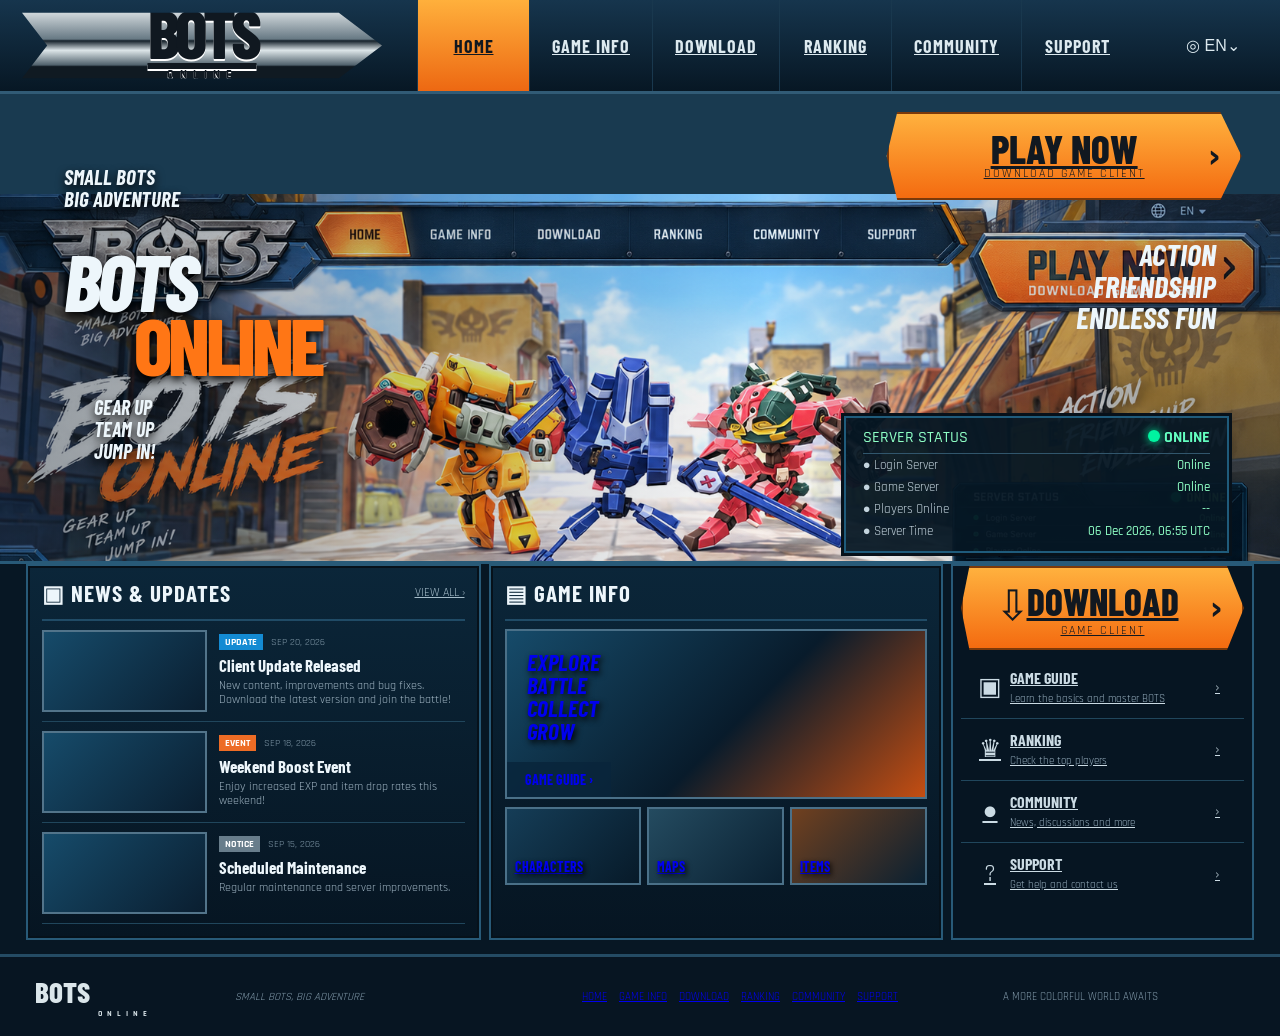
==== commit 813aa05f: "Bust cached frontend assets after visual fixes" ====
--- a/index.html
+++ b/index.html
@@ -6,7 +6,7 @@
 <title>BOTS Online</title>
 <link rel="preconnect" href="https://fonts.googleapis.com"><link rel="preconnect" href="https://fonts.gstatic.com" crossorigin>
 <link href="https://fonts.googleapis.com/css2?family=Barlow+Condensed:wght@500;600;700;800&family=Rajdhani:wght@500;600;700&display=swap" rel="stylesheet">
-<link rel="stylesheet" href="./css/style.css">
+<link rel="stylesheet" href="./css/style.css?v=20260922-2125">
 </head>
 <body>
 <div class="site">
@@ -56,7 +56,25 @@
   </section>
 </section>
 
-<section class="page" id="page-game-info" data-page-view="game-info"><div class="inner-hero"><h1>GAME <em>INFO</em></h1><p>Explore characters, maps, items and the BOTS game systems.</p></div><div class="inner-grid"><article class="panel large"><h2>EXPLORE BOTS ONLINE</h2><p>BOTS is a fast arcade-style robot action game built around characters, equipment, maps, missions and competitive play.</p><div class="cards"><a class="card" href="#game-info"><h3>CHARACTERS</h3><p>Discover the BOTS roster and combat styles.</p></a><a class="card" href="#game-info"><h3>MAPS</h3><p>Explore arenas, dungeons and special events.</p></a><a class="card" href="#game-info"><h3>ITEMS</h3><p>Equipment, upgrades and cosmetics.</p></a><a class="card" href="#game-info"><h3>GAME GUIDE</h3><p>Learn missions, progression and gameplay.</p></a></div></article><aside class="panel side-card"><h2>GAME SYSTEM</h2><p>Characters → Equipment → Missions → Rewards → Ranking</p></aside></div></section>
+<section class="page" id="page-game-info" data-page-view="game-info">
+<div class="inner-hero"><h1>GAME <em>INFO</em></h1><p>Everything you need to know about BOTS Online.</p></div>
+<div class="inner-grid">
+<article class="panel large">
+<h2>EXPLORE BOTS ONLINE</h2>
+<p>BOTS Online combines fast robot combat, character progression, equipment, missions and competitive ranking.</p>
+<div class="cards">
+<a class="card" href="#characters" data-info-tab="characters"><h3>CHARACTERS</h3><p>Choose your bot and discover its combat style.</p></a>
+<a class="card" href="#maps" data-info-tab="maps"><h3>MAPS</h3><p>Explore arenas, dungeons and special event maps.</p></a>
+<a class="card" href="#items" data-info-tab="items"><h3>ITEMS</h3><p>Weapons, equipment, upgrades and cosmetics.</p></a>
+<a class="card" href="#guide" data-info-tab="guide"><h3>GAME GUIDE</h3><p>Learn the basics, missions and progression.</p></a>
+</div>
+<div class="info-section active" data-info-section="characters"><h2>CHARACTERS</h2><div class="showcase-grid"><div class="showcase-card"><div class="showcase-art char-1"></div><h3>HUMAN STYLE</h3><p>Fast and balanced combat built for versatile players.</p></div><div class="showcase-card"><div class="showcase-art char-2"></div><h3>ROBOT POWER</h3><p>Heavy equipment and direct close-range action.</p></div><div class="showcase-card"><div class="showcase-art char-3"></div><h3>RANGED COMBAT</h3><p>Keep your distance and control the battlefield.</p></div></div></div>
+<div class="info-section" data-info-section="maps"><h2>MAPS</h2><div class="showcase-grid"><div class="showcase-card"><div class="showcase-art map-1"></div><h3>BATTLE ARENAS</h3><p>Fight through classic competitive environments.</p></div><div class="showcase-card"><div class="showcase-art map-2"></div><h3>DUNGEONS</h3><p>Cooperate with your team against enemies and bosses.</p></div><div class="showcase-card"><div class="showcase-art map-3"></div><h3>SPECIAL EVENTS</h3><p>Limited-time maps and custom event encounters.</p></div></div></div>
+<div class="info-section" data-info-section="items"><h2>ITEMS</h2><div class="showcase-grid"><div class="showcase-card"><div class="showcase-art item-1"></div><h3>WEAPONS</h3><p>Equip your bot for different combat situations.</p></div><div class="showcase-card"><div class="showcase-art item-2"></div><h3>ARMOR</h3><p>Build your character with defensive equipment.</p></div><div class="showcase-card"><div class="showcase-art item-3"></div><h3>COSMETICS</h3><p>Customize the look of your BOTS character.</p></div></div></div>
+<div class="info-section" data-info-section="guide"><h2>GAME GUIDE</h2><div class="guide-list"><div><b>01 · CREATE YOUR BOT</b><p>Choose a character and prepare your starting equipment.</p></div><div><b>02 · COMPLETE MISSIONS</b><p>Explore maps, defeat enemies and collect rewards.</p></div><div><b>03 · UPGRADE</b><p>Improve equipment and develop your character.</p></div><div><b>04 · COMPETE</b><p>Climb the rankings and play with the community.</p></div></div></div>
+</article>
+<aside class="panel side-card"><h2>GAME SYSTEM</h2><p>Characters → Equipment → Missions → Rewards → Ranking</p><h2>QUICK LINKS</h2><a href="#download" data-page="download">DOWNLOAD CLIENT ›</a><a href="#ranking" data-page="ranking">PLAYER RANKING ›</a><a href="#community" data-page="community">COMMUNITY ›</a></aside>
+</div></section>
 
 <section class="page" id="page-download" data-page-view="download"><div class="inner-hero"><h1>DOWNLOAD <em>CLIENT</em></h1><p>Install the BOTS Online client and keep it updated with the launcher.</p></div><div class="inner-grid"><article class="panel large"><h2>BOTS ONLINE CLIENT</h2><div class="client-box"><div><small>CURRENT CLIENT</small><h3>BOTS Online</h3><p>Windows PC · Full game client</p></div><a class="orange-btn real-btn" href="#download" data-page="download">DOWNLOAD CLIENT ›</a></div><div class="cards"><div class="card"><h3>LAUNCHER</h3><p>Automatic updates and file verification.</p></div><div class="card"><h3>UPDATES</h3><p>Keep your installation synchronized.</p></div><div class="card"><h3>SUPPORT</h3><p>Help with installation and technical issues.</p></div></div></article><aside class="panel side-card"><h2>SERVER</h2><p class="green">● ONLINE</p><p>Login Server<br>Game Server</p></aside></div></section>
 
@@ -67,4 +85,4 @@
 <section class="page" id="page-support" data-page-view="support"><div class="inner-hero"><h1>PLAYER <em>SUPPORT</em></h1><p>Get help with accounts, installation, gameplay and technical issues.</p></div><div class="inner-grid"><article class="panel large"><h2>HOW CAN WE HELP?</h2><form id="support-form"><label>Name<input required></label><label>Email<input type="email" required></label><label>Category<select><option>Technical issue</option><option>Account</option><option>Game client</option><option>Bug report</option></select></label><label>Message<textarea required rows="6"></textarea></label><button class="orange-btn real-btn" type="submit">SEND REQUEST ›</button><p id="form-msg" class="green"></p></form></article></div></section>
 </main>
 <footer><div class="footer-logo">BOTS<span>ONLINE</span></div><span>SMALL BOTS, BIG ADVENTURE</span><nav><a href="#home" data-page="home">HOME</a><a href="#game-info" data-page="game-info">GAME INFO</a><a href="#download" data-page="download">DOWNLOAD</a><a href="#ranking" data-page="ranking">RANKING</a><a href="#community" data-page="community">COMMUNITY</a><a href="#support" data-page="support">SUPPORT</a></nav><span>A MORE COLORFUL WORLD AWAITS</span></footer>
-</div><script src="./js/main.js"></script></body></html>+</div><script src="./js/main.js?v=20260922-2125"></script></body></html>
--- a/css/style.css
+++ b/css/style.css
@@ -1 +1 @@
-:root{--nav:#071b2b;--panel:#092238;--panel2:#0c2940;--line:#285a78;--text:#edf6fb;--muted:#93adbd;--orange:#ff7615;--green:#64ffc0}*{box-sizing:border-box}html{scroll-behavior:smooth}body{margin:0;background:#02070b;color:var(--text);font-family:Rajdhani,Arial,sans-serif}.site{width:min(1672px,100%);margin:auto;background:#06131f;box-shadow:0 0 70px #000;min-height:100vh}.topbar{height:94px;display:grid;grid-template-columns:360px 1fr 90px;align-items:center;padding:0 22px;background:linear-gradient(#16354d,#071724);border-bottom:3px solid #315b76;position:sticky;top:0;z-index:20}.brand{height:86px;display:flex;flex-direction:column;align-items:center;justify-content:center;clip-path:polygon(0 12%,88% 12%,100% 50%,88% 88%,0 88%,7% 50%);background:linear-gradient(#f7fafb,#677984 42%,#15212a 44%,#dce5e8 55%,#51626d 72%,#101a22 74%);color:#101820;text-shadow:0 2px #fff;filter:drop-shadow(0 6px 4px #000)}.brand-main{font:800 68px/.7 "Barlow Condensed";letter-spacing:-5px}.brand-sub{font:800 12px "Rajdhani";letter-spacing:6px;margin-top:10px}.main-nav{height:100%;display:flex;justify-content:center}.main-nav a{display:grid;place-items:center;padding:0 22px;color:#dce9ef;font:700 18px "Barlow Condensed";letter-spacing:1px;border-left:1px solid #19384e;min-width:112px}.main-nav a:hover,.main-nav a.active{background:linear-gradient(#ffb03c,#ed6812);color:#111820}.lang-btn{background:none;border:0;color:#dce9ef;font-size:16px;cursor:pointer}.lang-menu{position:absolute;right:15px;top:78px;width:170px;background:#071a29;border:1px solid var(--line);padding:8px;box-shadow:0 10px 25px #000}.lang-menu button{width:100%;text-align:left;background:none;border:0;color:#dce9ef;padding:9px;cursor:pointer}.lang-menu button:hover{background:#12344c}.page{display:none}.page.active-page{display:block}.hero{height:470px;position:relative;overflow:hidden;border-bottom:3px solid var(--line);background:#193a50}.hero-art{position:absolute;inset:0;background-image:linear-gradient(90deg,#06152270,#06152205 60%,#06152255),url("../ChatGPT%20Image%20Sep%2022,%202026%20at%2006_10_56%20PM.png");background-size:cover;background-position:center 25%;filter:saturate(1.05)}.hero-left{position:absolute;left:5%;top:72px;text-shadow:0 4px 10px #000}.scribble,.hero-right{font:italic 700 21px/1.05 "Barlow Condensed"}.hero-left h1{font:800 80px/.8 "Barlow Condensed";font-style:italic;margin:38px 0 0;letter-spacing:-4px}.hero-left h1 em{display:block;color:var(--orange);font-style:normal;margin-left:70px}.hero-left p{font:italic 700 20px/1.1 "Barlow Condensed";margin-left:30px}.hero-right{position:absolute;right:5%;top:145px;font-size:30px;text-align:right}.orange-btn{background:linear-gradient(#ffb13e,#f46b10);color:#111820;border:2px solid #7b390a;box-shadow:0 0 0 2px #ffc76b;clip-path:polygon(3% 0,94% 0,100% 50%,94% 100%,3% 100%,0 50%);position:relative;display:flex;align-items:center;justify-content:center}.play{position:absolute;right:3%;top:18px;width:355px;height:88px;flex-direction:column}.play strong{font:800 39px/.9 "Barlow Condensed"}.play small,.download small{font-size:12px;letter-spacing:2px}.play b,.download b{position:absolute;right:20px;font-size:40px}.status{position:absolute;right:4%;bottom:8px;width:385px;background:#061724eF;border:2px solid #1f5b7b;padding:9px 17px;box-shadow:0 0 0 3px #07111a}.status-head{display:flex;justify-content:space-between;border-bottom:1px solid #31566c;padding-bottom:5px}.status-head strong,.green{color:var(--green)}.status-head i{display:inline-block;width:12px;height:12px;border-radius:50%;background:#00f3a0;box-shadow:0 0 10px #00f3a0}.status>div:not(.status-head){display:flex;justify-content:space-between;padding:3px 0;font-size:13px;color:#c4d4de}.status>div b{color:#8fffc5;font-weight:500}.home-grid{display:grid;grid-template-columns:1.08fr 1.08fr .72fr;gap:8px;padding:0 26px 14px;background:#071724}.panel{background:linear-gradient(#0b2639,#061522);border:2px solid var(--line);box-shadow:inset 0 0 0 2px #06111a;padding:0 14px 14px}.panel-title{height:55px;display:flex;align-items:center;justify-content:space-between;border-bottom:2px solid #204b66}.panel-title h2,.panel>h2{font:700 23px "Barlow Condensed";letter-spacing:1px}.panel-title a{font-size:12px;color:#a6bdca}.news-item{display:grid;grid-template-columns:165px 1fr;gap:12px;padding:9px 0;border-bottom:1px solid #20465c}.news-img{height:82px;border:2px solid #52748a;background-image:url("../ChatGPT%20Image%20Sep%2022,%202026%20at%2006_10_56%20PM.png");background-size:520% auto}.n1{background-position:7% 65%}.n2{background-position:43% 65%}.n3{background-position:80% 65%}.badge{padding:2px 6px;color:#fff;font-size:10px;font-weight:700}.blue{background:#148bd3}.orange{background:#ed6c25}.gray{background:#687d8b}.news-item small{color:#8098a8;margin-left:8px;font-size:10px}.news-item h3{font:700 17px "Barlow Condensed";margin:4px 0}.news-item p{margin:0;color:#9eb3c1;font-size:12px;line-height:1.15}.info-feature{height:170px;margin:8px 0;display:block;position:relative;background-image:url("../ChatGPT%20Image%20Sep%2022,%202026%20at%2006_10_56%20PM.png");background-size:190% auto;background-position:center 54%;border:2px solid #4a7088}.info-feature span{position:absolute;left:20px;top:20px;font:italic 700 23px/1 "Barlow Condensed";text-shadow:2px 3px 6px #000}.info-feature b{position:absolute;bottom:0;left:0;background:#09253bd9;padding:9px 18px;font:700 14px "Barlow Condensed"}.three{display:grid;grid-template-columns:repeat(3,1fr);gap:6px}.tile{height:78px;background-image:url("../ChatGPT%20Image%20Sep%2022,%202026%20at%2006_10_56%20PM.png");background-size:430% auto;background-position:center 72%;border:2px solid #4a7088;display:flex;align-items:end;padding:8px;text-shadow:2px 2px 5px #000;font:700 14px "Barlow Condensed"}.t2{background-position:68% 74%}.t3{background-position:100% 74%}.side{background:#061522;border:2px solid var(--line);padding:0 8px 8px}.download{height:84px;margin-bottom:7px;flex-direction:column}.download span{position:absolute;left:32px;font-size:42px}.download strong{font:800 37px "Barlow Condensed"}.side-link{min-height:62px;display:grid;grid-template-columns:40px 1fr 20px;align-items:center;border-bottom:1px solid #20465c;padding:6px 9px;color:#cbdbe4}.side-link:hover{background:#102f46}.side-link>span{font-size:25px;text-align:center}.side-link b{display:block;font:700 16px "Barlow Condensed"}.side-link small{font-size:11px;color:#91a8b8}.side-link:last-child{border:0}.inner-hero{min-height:230px;padding:50px 6%;background-image:linear-gradient(90deg,#061724ed,#06172455),url("../ChatGPT%20Image%20Sep%2022,%202026%20at%2006_10_56%20PM.png");background-size:cover;background-position:center 40%;border-bottom:3px solid var(--line)}.inner-hero h1{font:800 60px "Barlow Condensed";margin:0}.inner-hero em{color:var(--orange);font-style:normal}.inner-hero p{font-size:18px;color:#b4c8d3}.inner-grid{display:grid;grid-template-columns:1fr 320px;gap:12px;padding:14px 26px 30px}.large{padding:0 22px 24px}.large>h2,.side-card>h2{font:700 25px "Barlow Condensed";border-bottom:1px solid #31556a;padding-bottom:12px}.cards{display:grid;grid-template-columns:repeat(3,1fr);gap:10px}.card{display:block;padding:18px;background:#0b2639;border:1px solid #315d77;color:inherit}.card:hover{border-color:#65cfff}.card h3{font:700 19px "Barlow Condensed";margin:0 0 7px}.card p{font-size:13px;color:var(--muted);margin:0}.side-card{padding:20px}.client-box{display:flex;justify-content:space-between;align-items:center;gap:20px;padding:20px;background:#071a29;border:1px solid #315d77;margin-bottom:18px}.client-box small{letter-spacing:2px;color:#8faabb}.client-box h3{font:800 30px "Barlow Condensed";margin:4px 0}.real-btn{padding:15px 24px;font:800 18px "Barlow Condensed";border:0;clip-path:none;cursor:pointer}.tabs{display:flex;gap:5px;margin:18px 0}.tabs button{padding:10px 18px;background:#071a29;border:1px solid #315d77;color:#b7cbd6;cursor:pointer;font:700 14px "Barlow Condensed"}.tabs button.active,.tabs button:hover{background:linear-gradient(#ffad3b,#ef6913);color:#111820}.table-wrap{overflow:auto}table{width:100%;border-collapse:collapse;min-width:620px}th,td{text-align:left;padding:12px;border-bottom:1px solid #23485f}th{font:700 14px "Barlow Condensed";color:#9eb7c5}td{color:#d9e6ed}.note{font-size:12px;color:#839aa9}.news-cards{display:grid;grid-template-columns:repeat(3,1fr);gap:10px}.news-cards article{padding:18px;background:#071a29;border:1px solid #315d77}.news-cards span{font-size:11px;color:#78b9dc}.news-cards h3{font:700 20px "Barlow Condensed";margin:8px 0}.news-cards p{color:var(--muted)}form{display:grid;gap:12px}form label{display:grid;gap:5px;color:#b8cbd6;font-size:13px}input,select,textarea{width:100%;padding:12px;background:#061522;border:1px solid #315d77;color:#fff;font:16px Rajdhani}footer{min-height:82px;border-top:3px solid #244b64;background:#071522;display:grid;grid-template-columns:180px 1fr 2fr 1fr;align-items:center;gap:20px;padding:0 35px;color:#8199a9;font-size:11px}.footer-logo{font:800 29px "Barlow Condensed";color:#dbe6eb}.footer-logo span{display:block;font:700 8px Rajdhani;letter-spacing:5px;text-align:center}.footer-logo+span{font-style:italic}footer nav{display:flex;justify-content:center;gap:12px}footer nav a:hover{color:#fff}@media(max-width:1050px){.topbar{grid-template-columns:220px 1fr 65px}.brand-main{font-size:48px}.main-nav a{padding:0 10px;min-width:90px}.home-grid{grid-template-columns:1fr 1fr}.side{grid-column:1/-1;display:grid;grid-template-columns:1fr 2fr}.download{margin:0}.side-link{min-height:75px}.inner-grid{grid-template-columns:1fr}.cards{grid-template-columns:1fr 1fr}.news-cards{grid-template-columns:1fr}}@media(max-width:700px){.topbar{height:auto;grid-template-columns:1fr auto;padding:8px 12px}.brand{height:60px;width:170px}.brand-main{font-size:42px}.main-nav{grid-column:1/-1;order:3;overflow:auto;justify-content:flex-start;height:48px}.main-nav a{height:48px;white-space:nowrap}.hero{height:540px}.hero-left{top:105px}.hero-left h1{font-size:62px}.hero-right{font-size:22px;top:245px}.play{width:230px;height:68px}.play strong{font-size:28px}.status{left:3%;right:3%;width:auto}.home-grid{grid-template-columns:1fr;padding:0 10px 10px}.side{display:block;grid-column:auto}.side-link{min-height:62px}.news-item{grid-template-columns:105px 1fr}.news-img{height:72px}.inner-hero{padding:35px 22px}.inner-hero h1{font-size:46px}.inner-grid{padding:10px}.cards{grid-template-columns:1fr}.client-box{display:grid}.news-cards{grid-template-columns:1fr}footer{grid-template-columns:1fr;text-align:center;padding:18px}footer nav{flex-wrap:wrap}.footer-logo{margin:auto}}+:root{--nav:#071b2b;--panel:#092238;--panel2:#0c2940;--line:#285a78;--text:#edf6fb;--muted:#93adbd;--orange:#ff7615;--green:#64ffc0}*{box-sizing:border-box}html{scroll-behavior:smooth}body{margin:0;background:#02070b;color:var(--text);font-family:Rajdhani,Arial,sans-serif}.site{width:min(1672px,100%);margin:auto;background:#06131f;box-shadow:0 0 70px #000;min-height:100vh}.topbar{height:94px;display:grid;grid-template-columns:360px 1fr 90px;align-items:center;padding:0 22px;background:linear-gradient(#16354d,#071724);border-bottom:3px solid #315b76;position:sticky;top:0;z-index:20}.brand{height:86px;display:flex;flex-direction:column;align-items:center;justify-content:center;clip-path:polygon(0 12%,88% 12%,100% 50%,88% 88%,0 88%,7% 50%);background:linear-gradient(#f7fafb,#677984 42%,#15212a 44%,#dce5e8 55%,#51626d 72%,#101a22 74%);color:#101820;text-shadow:0 2px #fff;filter:drop-shadow(0 6px 4px #000)}.brand-main{font:800 68px/.7 "Barlow Condensed";letter-spacing:-5px}.brand-sub{font:800 12px "Rajdhani";letter-spacing:6px;margin-top:10px}.main-nav{height:100%;display:flex;justify-content:center}.main-nav a{display:grid;place-items:center;padding:0 22px;color:#dce9ef;font:700 18px "Barlow Condensed";letter-spacing:1px;border-left:1px solid #19384e;min-width:112px}.main-nav a:hover,.main-nav a.active{background:linear-gradient(#ffb03c,#ed6812);color:#111820}.lang-btn{background:none;border:0;color:#dce9ef;font-size:16px;cursor:pointer}.lang-menu{position:absolute;right:15px;top:78px;width:170px;background:#071a29;border:1px solid var(--line);padding:8px;box-shadow:0 10px 25px #000}.lang-menu button{width:100%;text-align:left;background:none;border:0;color:#dce9ef;padding:9px;cursor:pointer}.lang-menu button:hover{background:#12344c}.page{display:none}.page.active-page{display:block}.hero{height:470px;position:relative;overflow:hidden;border-bottom:3px solid var(--line);background:#193a50}.hero-art{position:absolute;inset:0;background-image:linear-gradient(90deg,#06152270,#06152205 60%,#06152255),url("../ChatGPT%20Image%20Sep%2022,%202026%20at%2006_10_56%20PM.png");background-size:cover;background-position:center 100px;background-repeat:no-repeat;filter:saturate(1.05)}.hero-left{position:absolute;left:5%;top:72px;text-shadow:0 4px 10px #000}.scribble,.hero-right{font:italic 700 21px/1.05 "Barlow Condensed"}.hero-left h1{font:800 80px/.8 "Barlow Condensed";font-style:italic;margin:38px 0 0;letter-spacing:-4px}.hero-left h1 em{display:block;color:var(--orange);font-style:normal;margin-left:70px}.hero-left p{font:italic 700 20px/1.1 "Barlow Condensed";margin-left:30px}.hero-right{position:absolute;right:5%;top:145px;font-size:30px;text-align:right}.orange-btn{background:linear-gradient(#ffb13e,#f46b10);color:#111820;border:2px solid #7b390a;box-shadow:0 0 0 2px #ffc76b;clip-path:polygon(3% 0,94% 0,100% 50%,94% 100%,3% 100%,0 50%);position:relative;display:flex;align-items:center;justify-content:center}.play{position:absolute;right:3%;top:18px;width:355px;height:88px;flex-direction:column}.play strong{font:800 39px/.9 "Barlow Condensed"}.play small,.download small{font-size:12px;letter-spacing:2px}.play b,.download b{position:absolute;right:20px;font-size:40px}.status{position:absolute;right:4%;bottom:8px;width:385px;background:#061724eF;border:2px solid #1f5b7b;padding:9px 17px;box-shadow:0 0 0 3px #07111a}.status-head{display:flex;justify-content:space-between;border-bottom:1px solid #31566c;padding-bottom:5px}.status-head strong,.green{color:var(--green)}.status-head i{display:inline-block;width:12px;height:12px;border-radius:50%;background:#00f3a0;box-shadow:0 0 10px #00f3a0}.status>div:not(.status-head){display:flex;justify-content:space-between;padding:3px 0;font-size:13px;color:#c4d4de}.status>div b{color:#8fffc5;font-weight:500}.home-grid{display:grid;grid-template-columns:1.08fr 1.08fr .72fr;gap:8px;padding:0 26px 14px;background:#071724}.panel{background:linear-gradient(#0b2639,#061522);border:2px solid var(--line);box-shadow:inset 0 0 0 2px #06111a;padding:0 14px 14px}.panel-title{height:55px;display:flex;align-items:center;justify-content:space-between;border-bottom:2px solid #204b66}.panel-title h2,.panel>h2{font:700 23px "Barlow Condensed";letter-spacing:1px}.panel-title a{font-size:12px;color:#a6bdca}.news-item{display:grid;grid-template-columns:165px 1fr;gap:12px;padding:9px 0;border-bottom:1px solid #20465c}.news-img{height:82px;border:2px solid #52748a;background:linear-gradient(135deg,#164b6a,#0a1e30)}.n1{background-position:7% 65%}.n2{background-position:43% 65%}.n3{background-position:80% 65%}.badge{padding:2px 6px;color:#fff;font-size:10px;font-weight:700}.blue{background:#148bd3}.orange{background:#ed6c25}.gray{background:#687d8b}.news-item small{color:#8098a8;margin-left:8px;font-size:10px}.news-item h3{font:700 17px "Barlow Condensed";margin:4px 0}.news-item p{margin:0;color:#9eb3c1;font-size:12px;line-height:1.15}.info-feature{height:170px;margin:8px 0;display:block;position:relative;background:linear-gradient(135deg,#164b6a,#081b2b 55%,#c44e12);border:2px solid #4a7088}.info-feature span{position:absolute;left:20px;top:20px;font:italic 700 23px/1 "Barlow Condensed";text-shadow:2px 3px 6px #000}.info-feature b{position:absolute;bottom:0;left:0;background:#09253bd9;padding:9px 18px;font:700 14px "Barlow Condensed"}.three{display:grid;grid-template-columns:repeat(3,1fr);gap:6px}.tile{height:78px;background:linear-gradient(135deg,#153d57,#071a29);border:2px solid #4a7088;display:flex;align-items:end;padding:8px;text-shadow:2px 2px 5px #000;font:700 14px "Barlow Condensed"}.t2{background:linear-gradient(135deg,#244b60,#0a2031)}.t3{background:linear-gradient(135deg,#70401f,#0a2031)}.side{background:#061522;border:2px solid var(--line);padding:0 8px 8px}.download{height:84px;margin-bottom:7px;flex-direction:column}.download span{position:absolute;left:32px;font-size:42px}.download strong{font:800 37px "Barlow Condensed"}.side-link{min-height:62px;display:grid;grid-template-columns:40px 1fr 20px;align-items:center;border-bottom:1px solid #20465c;padding:6px 9px;color:#cbdbe4}.side-link:hover{background:#102f46}.side-link>span{font-size:25px;text-align:center}.side-link b{display:block;font:700 16px "Barlow Condensed"}.side-link small{font-size:11px;color:#91a8b8}.side-link:last-child{border:0}.inner-hero{min-height:230px;padding:50px 6%;background:linear-gradient(110deg,#071d2e,#0b2c43 55%,#172c38);border-bottom:3px solid var(--line)}.inner-hero h1{font:800 60px "Barlow Condensed";margin:0}.inner-hero em{color:var(--orange);font-style:normal}.inner-hero p{font-size:18px;color:#b4c8d3}.inner-grid{display:grid;grid-template-columns:1fr 320px;gap:12px;padding:14px 26px 30px}.large{padding:0 22px 24px}.large>h2,.side-card>h2{font:700 25px "Barlow Condensed";border-bottom:1px solid #31556a;padding-bottom:12px}.cards{display:grid;grid-template-columns:repeat(3,1fr);gap:10px}.card{display:block;padding:18px;background:#0b2639;border:1px solid #315d77;color:inherit}.card:hover{border-color:#65cfff}.card h3{font:700 19px "Barlow Condensed";margin:0 0 7px}.card p{font-size:13px;color:var(--muted);margin:0}.side-card{padding:20px}.client-box{display:flex;justify-content:space-between;align-items:center;gap:20px;padding:20px;background:#071a29;border:1px solid #315d77;margin-bottom:18px}.client-box small{letter-spacing:2px;color:#8faabb}.client-box h3{font:800 30px "Barlow Condensed";margin:4px 0}.real-btn{padding:15px 24px;font:800 18px "Barlow Condensed";border:0;clip-path:none;cursor:pointer}.tabs{display:flex;gap:5px;margin:18px 0}.tabs button{padding:10px 18px;background:#071a29;border:1px solid #315d77;color:#b7cbd6;cursor:pointer;font:700 14px "Barlow Condensed"}.tabs button.active,.tabs button:hover{background:linear-gradient(#ffad3b,#ef6913);color:#111820}.table-wrap{overflow:auto}table{width:100%;border-collapse:collapse;min-width:620px}th,td{text-align:left;padding:12px;border-bottom:1px solid #23485f}th{font:700 14px "Barlow Condensed";color:#9eb7c5}td{color:#d9e6ed}.note{font-size:12px;color:#839aa9}.news-cards{display:grid;grid-template-columns:repeat(3,1fr);gap:10px}.news-cards article{padding:18px;background:#071a29;border:1px solid #315d77}.news-cards span{font-size:11px;color:#78b9dc}.news-cards h3{font:700 20px "Barlow Condensed";margin:8px 0}.news-cards p{color:var(--muted)}form{display:grid;gap:12px}form label{display:grid;gap:5px;color:#b8cbd6;font-size:13px}input,select,textarea{width:100%;padding:12px;background:#061522;border:1px solid #315d77;color:#fff;font:16px Rajdhani}footer{min-height:82px;border-top:3px solid #244b64;background:#071522;display:grid;grid-template-columns:180px 1fr 2fr 1fr;align-items:center;gap:20px;padding:0 35px;color:#8199a9;font-size:11px}.footer-logo{font:800 29px "Barlow Condensed";color:#dbe6eb}.footer-logo span{display:block;font:700 8px Rajdhani;letter-spacing:5px;text-align:center}.footer-logo+span{font-style:italic}footer nav{display:flex;justify-content:center;gap:12px}footer nav a:hover{color:#fff}@media(max-width:1050px){.topbar{grid-template-columns:220px 1fr 65px}.brand-main{font-size:48px}.main-nav a{padding:0 10px;min-width:90px}.home-grid{grid-template-columns:1fr 1fr}.side{grid-column:1/-1;display:grid;grid-template-columns:1fr 2fr}.download{margin:0}.side-link{min-height:75px}.inner-grid{grid-template-columns:1fr}.cards{grid-template-columns:1fr 1fr}.news-cards{grid-template-columns:1fr}}@media(max-width:700px){.topbar{height:auto;grid-template-columns:1fr auto;padding:8px 12px}.brand{height:60px;width:170px}.brand-main{font-size:42px}.main-nav{grid-column:1/-1;order:3;overflow:auto;justify-content:flex-start;height:48px}.main-nav a{height:48px;white-space:nowrap}.hero{height:540px}.hero-left{top:105px}.hero-left h1{font-size:62px}.hero-right{font-size:22px;top:245px}.play{width:230px;height:68px}.play strong{font-size:28px}.status{left:3%;right:3%;width:auto}.home-grid{grid-template-columns:1fr;padding:0 10px 10px}.side{display:block;grid-column:auto}.side-link{min-height:62px}.news-item{grid-template-columns:105px 1fr}.news-img{height:72px}.inner-hero{padding:35px 22px}.inner-hero h1{font-size:46px}.inner-grid{padding:10px}.cards{grid-template-columns:1fr}.client-box{display:grid}.news-cards{grid-template-columns:1fr}footer{grid-template-columns:1fr;text-align:center;padding:18px}footer nav{flex-wrap:wrap}.footer-logo{margin:auto}}.info-section{display:none;margin-top:22px;border-top:1px solid #31566c;padding-top:18px}.info-section.active{display:block}.info-section>h2{font:700 25px "Barlow Condensed";margin:0 0 12px;color:#eaf4f8}.showcase-grid{display:grid;grid-template-columns:repeat(3,1fr);gap:10px}.showcase-card{background:#071a29;border:1px solid #315d77;overflow:hidden}.showcase-card h3{font:700 18px "Barlow Condensed";margin:12px 14px 4px}.showcase-card p{font-size:13px;color:var(--muted);margin:0 14px 15px}.showcase-art{height:145px;background-size:cover;background-position:center;background-repeat:no-repeat;border-bottom:2px solid #315d77;background-image:linear-gradient(135deg,#173f58,#081a2a)}.char-1{background-position:8% 52%}.char-2{background-position:50% 52%}.char-3{background-position:92% 52%}.map-1{background-position:18% 82%}.map-2{background-position:55% 82%}.map-3{background-position:92% 82%}.item-1{background-position:12% 96%}.item-2{background-position:52% 96%}.item-3{background-position:90% 96%}.side-card a{display:block;padding:11px 0;border-bottom:1px solid #23485f;color:#bcd0db;font:700 15px "Barlow Condensed"}.side-card a:hover{color:#ff9a32}.guide-list{display:grid;grid-template-columns:1fr 1fr;gap:10px}.guide-list>div{padding:16px;background:#071a29;border:1px solid #315d77}.guide-list b{font:700 17px "Barlow Condensed";color:#eaf4f8}.guide-list p{color:var(--muted);font-size:13px;margin:7px 0 0}@media(max-width:700px){.showcase-grid,.guide-list{grid-template-columns:1fr}}
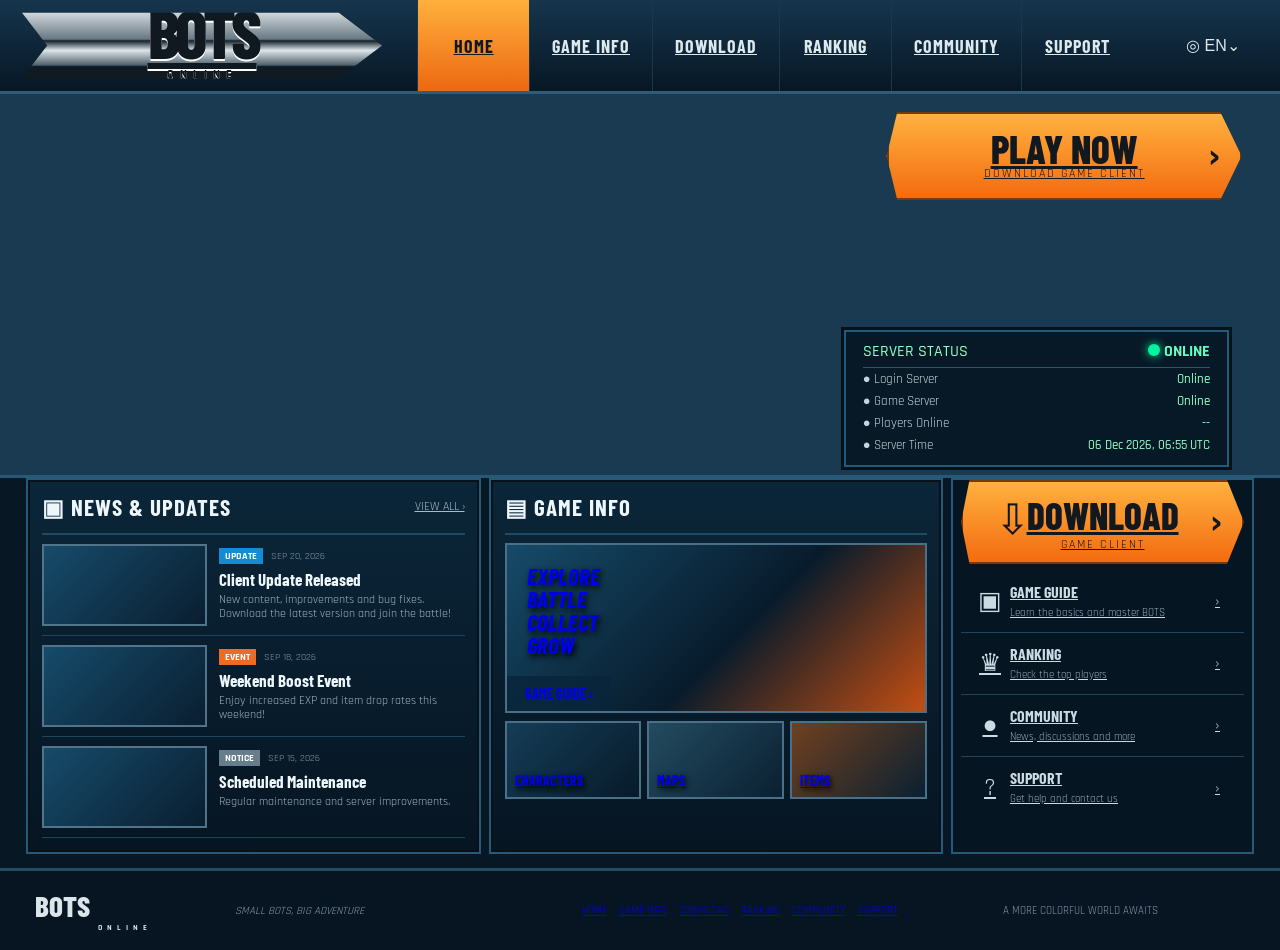
==== commit 22aafcad: "Bust CSS cache for new hero artwork" ====
--- a/index.html
+++ b/index.html
@@ -6,7 +6,7 @@
 <title>BOTS Online</title>
 <link rel="preconnect" href="https://fonts.googleapis.com"><link rel="preconnect" href="https://fonts.gstatic.com" crossorigin>
 <link href="https://fonts.googleapis.com/css2?family=Barlow+Condensed:wght@500;600;700;800&family=Rajdhani:wght@500;600;700&display=swap" rel="stylesheet">
-<link rel="stylesheet" href="./css/style.css?v=20260922-2125">
+<link rel="stylesheet" href="./css/style.css?v=20260922-2200">
 </head>
 <body>
 <div class="site">
--- a/css/style.css
+++ b/css/style.css
@@ -1 +1 @@
-:root{--nav:#071b2b;--panel:#092238;--panel2:#0c2940;--line:#285a78;--text:#edf6fb;--muted:#93adbd;--orange:#ff7615;--green:#64ffc0}*{box-sizing:border-box}html{scroll-behavior:smooth}body{margin:0;background:#02070b;color:var(--text);font-family:Rajdhani,Arial,sans-serif}.site{width:min(1672px,100%);margin:auto;background:#06131f;box-shadow:0 0 70px #000;min-height:100vh}.topbar{height:94px;display:grid;grid-template-columns:360px 1fr 90px;align-items:center;padding:0 22px;background:linear-gradient(#16354d,#071724);border-bottom:3px solid #315b76;position:sticky;top:0;z-index:20}.brand{height:86px;display:flex;flex-direction:column;align-items:center;justify-content:center;clip-path:polygon(0 12%,88% 12%,100% 50%,88% 88%,0 88%,7% 50%);background:linear-gradient(#f7fafb,#677984 42%,#15212a 44%,#dce5e8 55%,#51626d 72%,#101a22 74%);color:#101820;text-shadow:0 2px #fff;filter:drop-shadow(0 6px 4px #000)}.brand-main{font:800 68px/.7 "Barlow Condensed";letter-spacing:-5px}.brand-sub{font:800 12px "Rajdhani";letter-spacing:6px;margin-top:10px}.main-nav{height:100%;display:flex;justify-content:center}.main-nav a{display:grid;place-items:center;padding:0 22px;color:#dce9ef;font:700 18px "Barlow Condensed";letter-spacing:1px;border-left:1px solid #19384e;min-width:112px}.main-nav a:hover,.main-nav a.active{background:linear-gradient(#ffb03c,#ed6812);color:#111820}.lang-btn{background:none;border:0;color:#dce9ef;font-size:16px;cursor:pointer}.lang-menu{position:absolute;right:15px;top:78px;width:170px;background:#071a29;border:1px solid var(--line);padding:8px;box-shadow:0 10px 25px #000}.lang-menu button{width:100%;text-align:left;background:none;border:0;color:#dce9ef;padding:9px;cursor:pointer}.lang-menu button:hover{background:#12344c}.page{display:none}.page.active-page{display:block}.hero{height:470px;position:relative;overflow:hidden;border-bottom:3px solid var(--line);background:#193a50}.hero-art{position:absolute;inset:0;background-image:linear-gradient(90deg,#06152270,#06152205 60%,#06152255),url("../ChatGPT%20Image%20Sep%2022,%202026%20at%2006_10_56%20PM.png");background-size:cover;background-position:center 100px;background-repeat:no-repeat;filter:saturate(1.05)}.hero-left{position:absolute;left:5%;top:72px;text-shadow:0 4px 10px #000}.scribble,.hero-right{font:italic 700 21px/1.05 "Barlow Condensed"}.hero-left h1{font:800 80px/.8 "Barlow Condensed";font-style:italic;margin:38px 0 0;letter-spacing:-4px}.hero-left h1 em{display:block;color:var(--orange);font-style:normal;margin-left:70px}.hero-left p{font:italic 700 20px/1.1 "Barlow Condensed";margin-left:30px}.hero-right{position:absolute;right:5%;top:145px;font-size:30px;text-align:right}.orange-btn{background:linear-gradient(#ffb13e,#f46b10);color:#111820;border:2px solid #7b390a;box-shadow:0 0 0 2px #ffc76b;clip-path:polygon(3% 0,94% 0,100% 50%,94% 100%,3% 100%,0 50%);position:relative;display:flex;align-items:center;justify-content:center}.play{position:absolute;right:3%;top:18px;width:355px;height:88px;flex-direction:column}.play strong{font:800 39px/.9 "Barlow Condensed"}.play small,.download small{font-size:12px;letter-spacing:2px}.play b,.download b{position:absolute;right:20px;font-size:40px}.status{position:absolute;right:4%;bottom:8px;width:385px;background:#061724eF;border:2px solid #1f5b7b;padding:9px 17px;box-shadow:0 0 0 3px #07111a}.status-head{display:flex;justify-content:space-between;border-bottom:1px solid #31566c;padding-bottom:5px}.status-head strong,.green{color:var(--green)}.status-head i{display:inline-block;width:12px;height:12px;border-radius:50%;background:#00f3a0;box-shadow:0 0 10px #00f3a0}.status>div:not(.status-head){display:flex;justify-content:space-between;padding:3px 0;font-size:13px;color:#c4d4de}.status>div b{color:#8fffc5;font-weight:500}.home-grid{display:grid;grid-template-columns:1.08fr 1.08fr .72fr;gap:8px;padding:0 26px 14px;background:#071724}.panel{background:linear-gradient(#0b2639,#061522);border:2px solid var(--line);box-shadow:inset 0 0 0 2px #06111a;padding:0 14px 14px}.panel-title{height:55px;display:flex;align-items:center;justify-content:space-between;border-bottom:2px solid #204b66}.panel-title h2,.panel>h2{font:700 23px "Barlow Condensed";letter-spacing:1px}.panel-title a{font-size:12px;color:#a6bdca}.news-item{display:grid;grid-template-columns:165px 1fr;gap:12px;padding:9px 0;border-bottom:1px solid #20465c}.news-img{height:82px;border:2px solid #52748a;background:linear-gradient(135deg,#164b6a,#0a1e30)}.n1{background-position:7% 65%}.n2{background-position:43% 65%}.n3{background-position:80% 65%}.badge{padding:2px 6px;color:#fff;font-size:10px;font-weight:700}.blue{background:#148bd3}.orange{background:#ed6c25}.gray{background:#687d8b}.news-item small{color:#8098a8;margin-left:8px;font-size:10px}.news-item h3{font:700 17px "Barlow Condensed";margin:4px 0}.news-item p{margin:0;color:#9eb3c1;font-size:12px;line-height:1.15}.info-feature{height:170px;margin:8px 0;display:block;position:relative;background:linear-gradient(135deg,#164b6a,#081b2b 55%,#c44e12);border:2px solid #4a7088}.info-feature span{position:absolute;left:20px;top:20px;font:italic 700 23px/1 "Barlow Condensed";text-shadow:2px 3px 6px #000}.info-feature b{position:absolute;bottom:0;left:0;background:#09253bd9;padding:9px 18px;font:700 14px "Barlow Condensed"}.three{display:grid;grid-template-columns:repeat(3,1fr);gap:6px}.tile{height:78px;background:linear-gradient(135deg,#153d57,#071a29);border:2px solid #4a7088;display:flex;align-items:end;padding:8px;text-shadow:2px 2px 5px #000;font:700 14px "Barlow Condensed"}.t2{background:linear-gradient(135deg,#244b60,#0a2031)}.t3{background:linear-gradient(135deg,#70401f,#0a2031)}.side{background:#061522;border:2px solid var(--line);padding:0 8px 8px}.download{height:84px;margin-bottom:7px;flex-direction:column}.download span{position:absolute;left:32px;font-size:42px}.download strong{font:800 37px "Barlow Condensed"}.side-link{min-height:62px;display:grid;grid-template-columns:40px 1fr 20px;align-items:center;border-bottom:1px solid #20465c;padding:6px 9px;color:#cbdbe4}.side-link:hover{background:#102f46}.side-link>span{font-size:25px;text-align:center}.side-link b{display:block;font:700 16px "Barlow Condensed"}.side-link small{font-size:11px;color:#91a8b8}.side-link:last-child{border:0}.inner-hero{min-height:230px;padding:50px 6%;background:linear-gradient(110deg,#071d2e,#0b2c43 55%,#172c38);border-bottom:3px solid var(--line)}.inner-hero h1{font:800 60px "Barlow Condensed";margin:0}.inner-hero em{color:var(--orange);font-style:normal}.inner-hero p{font-size:18px;color:#b4c8d3}.inner-grid{display:grid;grid-template-columns:1fr 320px;gap:12px;padding:14px 26px 30px}.large{padding:0 22px 24px}.large>h2,.side-card>h2{font:700 25px "Barlow Condensed";border-bottom:1px solid #31556a;padding-bottom:12px}.cards{display:grid;grid-template-columns:repeat(3,1fr);gap:10px}.card{display:block;padding:18px;background:#0b2639;border:1px solid #315d77;color:inherit}.card:hover{border-color:#65cfff}.card h3{font:700 19px "Barlow Condensed";margin:0 0 7px}.card p{font-size:13px;color:var(--muted);margin:0}.side-card{padding:20px}.client-box{display:flex;justify-content:space-between;align-items:center;gap:20px;padding:20px;background:#071a29;border:1px solid #315d77;margin-bottom:18px}.client-box small{letter-spacing:2px;color:#8faabb}.client-box h3{font:800 30px "Barlow Condensed";margin:4px 0}.real-btn{padding:15px 24px;font:800 18px "Barlow Condensed";border:0;clip-path:none;cursor:pointer}.tabs{display:flex;gap:5px;margin:18px 0}.tabs button{padding:10px 18px;background:#071a29;border:1px solid #315d77;color:#b7cbd6;cursor:pointer;font:700 14px "Barlow Condensed"}.tabs button.active,.tabs button:hover{background:linear-gradient(#ffad3b,#ef6913);color:#111820}.table-wrap{overflow:auto}table{width:100%;border-collapse:collapse;min-width:620px}th,td{text-align:left;padding:12px;border-bottom:1px solid #23485f}th{font:700 14px "Barlow Condensed";color:#9eb7c5}td{color:#d9e6ed}.note{font-size:12px;color:#839aa9}.news-cards{display:grid;grid-template-columns:repeat(3,1fr);gap:10px}.news-cards article{padding:18px;background:#071a29;border:1px solid #315d77}.news-cards span{font-size:11px;color:#78b9dc}.news-cards h3{font:700 20px "Barlow Condensed";margin:8px 0}.news-cards p{color:var(--muted)}form{display:grid;gap:12px}form label{display:grid;gap:5px;color:#b8cbd6;font-size:13px}input,select,textarea{width:100%;padding:12px;background:#061522;border:1px solid #315d77;color:#fff;font:16px Rajdhani}footer{min-height:82px;border-top:3px solid #244b64;background:#071522;display:grid;grid-template-columns:180px 1fr 2fr 1fr;align-items:center;gap:20px;padding:0 35px;color:#8199a9;font-size:11px}.footer-logo{font:800 29px "Barlow Condensed";color:#dbe6eb}.footer-logo span{display:block;font:700 8px Rajdhani;letter-spacing:5px;text-align:center}.footer-logo+span{font-style:italic}footer nav{display:flex;justify-content:center;gap:12px}footer nav a:hover{color:#fff}@media(max-width:1050px){.topbar{grid-template-columns:220px 1fr 65px}.brand-main{font-size:48px}.main-nav a{padding:0 10px;min-width:90px}.home-grid{grid-template-columns:1fr 1fr}.side{grid-column:1/-1;display:grid;grid-template-columns:1fr 2fr}.download{margin:0}.side-link{min-height:75px}.inner-grid{grid-template-columns:1fr}.cards{grid-template-columns:1fr 1fr}.news-cards{grid-template-columns:1fr}}@media(max-width:700px){.topbar{height:auto;grid-template-columns:1fr auto;padding:8px 12px}.brand{height:60px;width:170px}.brand-main{font-size:42px}.main-nav{grid-column:1/-1;order:3;overflow:auto;justify-content:flex-start;height:48px}.main-nav a{height:48px;white-space:nowrap}.hero{height:540px}.hero-left{top:105px}.hero-left h1{font-size:62px}.hero-right{font-size:22px;top:245px}.play{width:230px;height:68px}.play strong{font-size:28px}.status{left:3%;right:3%;width:auto}.home-grid{grid-template-columns:1fr;padding:0 10px 10px}.side{display:block;grid-column:auto}.side-link{min-height:62px}.news-item{grid-template-columns:105px 1fr}.news-img{height:72px}.inner-hero{padding:35px 22px}.inner-hero h1{font-size:46px}.inner-grid{padding:10px}.cards{grid-template-columns:1fr}.client-box{display:grid}.news-cards{grid-template-columns:1fr}footer{grid-template-columns:1fr;text-align:center;padding:18px}footer nav{flex-wrap:wrap}.footer-logo{margin:auto}}.info-section{display:none;margin-top:22px;border-top:1px solid #31566c;padding-top:18px}.info-section.active{display:block}.info-section>h2{font:700 25px "Barlow Condensed";margin:0 0 12px;color:#eaf4f8}.showcase-grid{display:grid;grid-template-columns:repeat(3,1fr);gap:10px}.showcase-card{background:#071a29;border:1px solid #315d77;overflow:hidden}.showcase-card h3{font:700 18px "Barlow Condensed";margin:12px 14px 4px}.showcase-card p{font-size:13px;color:var(--muted);margin:0 14px 15px}.showcase-art{height:145px;background-size:cover;background-position:center;background-repeat:no-repeat;border-bottom:2px solid #315d77;background-image:linear-gradient(135deg,#173f58,#081a2a)}.char-1{background-position:8% 52%}.char-2{background-position:50% 52%}.char-3{background-position:92% 52%}.map-1{background-position:18% 82%}.map-2{background-position:55% 82%}.map-3{background-position:92% 82%}.item-1{background-position:12% 96%}.item-2{background-position:52% 96%}.item-3{background-position:90% 96%}.side-card a{display:block;padding:11px 0;border-bottom:1px solid #23485f;color:#bcd0db;font:700 15px "Barlow Condensed"}.side-card a:hover{color:#ff9a32}.guide-list{display:grid;grid-template-columns:1fr 1fr;gap:10px}.guide-list>div{padding:16px;background:#071a29;border:1px solid #315d77}.guide-list b{font:700 17px "Barlow Condensed";color:#eaf4f8}.guide-list p{color:var(--muted);font-size:13px;margin:7px 0 0}@media(max-width:700px){.showcase-grid,.guide-list{grid-template-columns:1fr}}+:root{--nav:#071b2b;--panel:#092238;--panel2:#0c2940;--line:#285a78;--text:#edf6fb;--muted:#93adbd;--orange:#ff7615;--green:#64ffc0}*{box-sizing:border-box}html{scroll-behavior:smooth}body{margin:0;background:#02070b;color:var(--text);font-family:Rajdhani,Arial,sans-serif}.site{width:min(1672px,100%);margin:auto;background:#06131f;box-shadow:0 0 70px #000;min-height:100vh}.topbar{height:94px;display:grid;grid-template-columns:360px 1fr 90px;align-items:center;padding:0 22px;background:linear-gradient(#16354d,#071724);border-bottom:3px solid #315b76;position:sticky;top:0;z-index:20}.brand{height:86px;display:flex;flex-direction:column;align-items:center;justify-content:center;clip-path:polygon(0 12%,88% 12%,100% 50%,88% 88%,0 88%,7% 50%);background:linear-gradient(#f7fafb,#677984 42%,#15212a 44%,#dce5e8 55%,#51626d 72%,#101a22 74%);color:#101820;text-shadow:0 2px #fff;filter:drop-shadow(0 6px 4px #000)}.brand-main{font:800 68px/.7 "Barlow Condensed";letter-spacing:-5px}.brand-sub{font:800 12px "Rajdhani";letter-spacing:6px;margin-top:10px}.main-nav{height:100%;display:flex;justify-content:center}.main-nav a{display:grid;place-items:center;padding:0 22px;color:#dce9ef;font:700 18px "Barlow Condensed";letter-spacing:1px;border-left:1px solid #19384e;min-width:112px}.main-nav a:hover,.main-nav a.active{background:linear-gradient(#ffb03c,#ed6812);color:#111820}.lang-btn{background:none;border:0;color:#dce9ef;font-size:16px;cursor:pointer}.lang-menu{position:absolute;right:15px;top:78px;width:170px;background:#071a29;border:1px solid var(--line);padding:8px;box-shadow:0 10px 25px #000}.lang-menu button{width:100%;text-align:left;background:none;border:0;color:#dce9ef;padding:9px;cursor:pointer}.lang-menu button:hover{background:#12344c}.page{display:none}.page.active-page{display:block}.hero{height:clamp(340px,30vw,500px);position:relative;overflow:hidden;border-bottom:3px solid var(--line);background:#193a50}.hero-art{position:absolute;inset:0;background-image:url("../assets/hero-bots-wide.webp");background-size:cover;background-position:center;background-repeat:no-repeat;filter:saturate(1.04)}.hero-left{display:none}.scribble,.hero-right{font:italic 700 21px/1.05 "Barlow Condensed"}.hero-left h1{font:800 80px/.8 "Barlow Condensed";font-style:italic;margin:38px 0 0;letter-spacing:-4px}.hero-left h1 em{display:block;color:var(--orange);font-style:normal;margin-left:70px}.hero-left p{font:italic 700 20px/1.1 "Barlow Condensed";margin-left:30px}.hero-right{display:none}.orange-btn{background:linear-gradient(#ffb13e,#f46b10);color:#111820;border:2px solid #7b390a;box-shadow:0 0 0 2px #ffc76b;clip-path:polygon(3% 0,94% 0,100% 50%,94% 100%,3% 100%,0 50%);position:relative;display:flex;align-items:center;justify-content:center}.play{position:absolute;right:3%;top:18px;width:355px;height:88px;flex-direction:column}.play strong{font:800 39px/.9 "Barlow Condensed"}.play small,.download small{font-size:12px;letter-spacing:2px}.play b,.download b{position:absolute;right:20px;font-size:40px}.status{position:absolute;right:4%;bottom:8px;width:385px;background:#061724eF;border:2px solid #1f5b7b;padding:9px 17px;box-shadow:0 0 0 3px #07111a}.status-head{display:flex;justify-content:space-between;border-bottom:1px solid #31566c;padding-bottom:5px}.status-head strong,.green{color:var(--green)}.status-head i{display:inline-block;width:12px;height:12px;border-radius:50%;background:#00f3a0;box-shadow:0 0 10px #00f3a0}.status>div:not(.status-head){display:flex;justify-content:space-between;padding:3px 0;font-size:13px;color:#c4d4de}.status>div b{color:#8fffc5;font-weight:500}.home-grid{display:grid;grid-template-columns:1.08fr 1.08fr .72fr;gap:8px;padding:0 26px 14px;background:#071724}.panel{background:linear-gradient(#0b2639,#061522);border:2px solid var(--line);box-shadow:inset 0 0 0 2px #06111a;padding:0 14px 14px}.panel-title{height:55px;display:flex;align-items:center;justify-content:space-between;border-bottom:2px solid #204b66}.panel-title h2,.panel>h2{font:700 23px "Barlow Condensed";letter-spacing:1px}.panel-title a{font-size:12px;color:#a6bdca}.news-item{display:grid;grid-template-columns:165px 1fr;gap:12px;padding:9px 0;border-bottom:1px solid #20465c}.news-img{height:82px;border:2px solid #52748a;background:linear-gradient(135deg,#164b6a,#0a1e30)}.n1{background-position:7% 65%}.n2{background-position:43% 65%}.n3{background-position:80% 65%}.badge{padding:2px 6px;color:#fff;font-size:10px;font-weight:700}.blue{background:#148bd3}.orange{background:#ed6c25}.gray{background:#687d8b}.news-item small{color:#8098a8;margin-left:8px;font-size:10px}.news-item h3{font:700 17px "Barlow Condensed";margin:4px 0}.news-item p{margin:0;color:#9eb3c1;font-size:12px;line-height:1.15}.info-feature{height:170px;margin:8px 0;display:block;position:relative;background:linear-gradient(135deg,#164b6a,#081b2b 55%,#c44e12);border:2px solid #4a7088}.info-feature span{position:absolute;left:20px;top:20px;font:italic 700 23px/1 "Barlow Condensed";text-shadow:2px 3px 6px #000}.info-feature b{position:absolute;bottom:0;left:0;background:#09253bd9;padding:9px 18px;font:700 14px "Barlow Condensed"}.three{display:grid;grid-template-columns:repeat(3,1fr);gap:6px}.tile{height:78px;background:linear-gradient(135deg,#153d57,#071a29);border:2px solid #4a7088;display:flex;align-items:end;padding:8px;text-shadow:2px 2px 5px #000;font:700 14px "Barlow Condensed"}.t2{background:linear-gradient(135deg,#244b60,#0a2031)}.t3{background:linear-gradient(135deg,#70401f,#0a2031)}.side{background:#061522;border:2px solid var(--line);padding:0 8px 8px}.download{height:84px;margin-bottom:7px;flex-direction:column}.download span{position:absolute;left:32px;font-size:42px}.download strong{font:800 37px "Barlow Condensed"}.side-link{min-height:62px;display:grid;grid-template-columns:40px 1fr 20px;align-items:center;border-bottom:1px solid #20465c;padding:6px 9px;color:#cbdbe4}.side-link:hover{background:#102f46}.side-link>span{font-size:25px;text-align:center}.side-link b{display:block;font:700 16px "Barlow Condensed"}.side-link small{font-size:11px;color:#91a8b8}.side-link:last-child{border:0}.inner-hero{min-height:230px;padding:50px 6%;background:linear-gradient(110deg,#071d2e,#0b2c43 55%,#172c38);border-bottom:3px solid var(--line)}.inner-hero h1{font:800 60px "Barlow Condensed";margin:0}.inner-hero em{color:var(--orange);font-style:normal}.inner-hero p{font-size:18px;color:#b4c8d3}.inner-grid{display:grid;grid-template-columns:1fr 320px;gap:12px;padding:14px 26px 30px}.large{padding:0 22px 24px}.large>h2,.side-card>h2{font:700 25px "Barlow Condensed";border-bottom:1px solid #31556a;padding-bottom:12px}.cards{display:grid;grid-template-columns:repeat(3,1fr);gap:10px}.card{display:block;padding:18px;background:#0b2639;border:1px solid #315d77;color:inherit}.card:hover{border-color:#65cfff}.card h3{font:700 19px "Barlow Condensed";margin:0 0 7px}.card p{font-size:13px;color:var(--muted);margin:0}.side-card{padding:20px}.client-box{display:flex;justify-content:space-between;align-items:center;gap:20px;padding:20px;background:#071a29;border:1px solid #315d77;margin-bottom:18px}.client-box small{letter-spacing:2px;color:#8faabb}.client-box h3{font:800 30px "Barlow Condensed";margin:4px 0}.real-btn{padding:15px 24px;font:800 18px "Barlow Condensed";border:0;clip-path:none;cursor:pointer}.tabs{display:flex;gap:5px;margin:18px 0}.tabs button{padding:10px 18px;background:#071a29;border:1px solid #315d77;color:#b7cbd6;cursor:pointer;font:700 14px "Barlow Condensed"}.tabs button.active,.tabs button:hover{background:linear-gradient(#ffad3b,#ef6913);color:#111820}.table-wrap{overflow:auto}table{width:100%;border-collapse:collapse;min-width:620px}th,td{text-align:left;padding:12px;border-bottom:1px solid #23485f}th{font:700 14px "Barlow Condensed";color:#9eb7c5}td{color:#d9e6ed}.note{font-size:12px;color:#839aa9}.news-cards{display:grid;grid-template-columns:repeat(3,1fr);gap:10px}.news-cards article{padding:18px;background:#071a29;border:1px solid #315d77}.news-cards span{font-size:11px;color:#78b9dc}.news-cards h3{font:700 20px "Barlow Condensed";margin:8px 0}.news-cards p{color:var(--muted)}form{display:grid;gap:12px}form label{display:grid;gap:5px;color:#b8cbd6;font-size:13px}input,select,textarea{width:100%;padding:12px;background:#061522;border:1px solid #315d77;color:#fff;font:16px Rajdhani}footer{min-height:82px;border-top:3px solid #244b64;background:#071522;display:grid;grid-template-columns:180px 1fr 2fr 1fr;align-items:center;gap:20px;padding:0 35px;color:#8199a9;font-size:11px}.footer-logo{font:800 29px "Barlow Condensed";color:#dbe6eb}.footer-logo span{display:block;font:700 8px Rajdhani;letter-spacing:5px;text-align:center}.footer-logo+span{font-style:italic}footer nav{display:flex;justify-content:center;gap:12px}footer nav a:hover{color:#fff}@media(max-width:1050px){.topbar{grid-template-columns:220px 1fr 65px}.brand-main{font-size:48px}.main-nav a{padding:0 10px;min-width:90px}.home-grid{grid-template-columns:1fr 1fr}.side{grid-column:1/-1;display:grid;grid-template-columns:1fr 2fr}.download{margin:0}.side-link{min-height:75px}.inner-grid{grid-template-columns:1fr}.cards{grid-template-columns:1fr 1fr}.news-cards{grid-template-columns:1fr}}@media(max-width:700px){.hero{height:340px}.play{top:16px;right:3%}.status{bottom:8px}.topbar{height:auto;grid-template-columns:1fr auto;padding:8px 12px}.brand{height:60px;width:170px}.brand-main{font-size:42px}.main-nav{grid-column:1/-1;order:3;overflow:auto;justify-content:flex-start;height:48px}.main-nav a{height:48px;white-space:nowrap}.hero{height:540px}.hero-left{top:105px}.hero-left h1{font-size:62px}.hero-right{font-size:22px;top:245px}.play{width:230px;height:68px}.play strong{font-size:28px}.status{left:3%;right:3%;width:auto}.home-grid{grid-template-columns:1fr;padding:0 10px 10px}.side{display:block;grid-column:auto}.side-link{min-height:62px}.news-item{grid-template-columns:105px 1fr}.news-img{height:72px}.inner-hero{padding:35px 22px}.inner-hero h1{font-size:46px}.inner-grid{padding:10px}.cards{grid-template-columns:1fr}.client-box{display:grid}.news-cards{grid-template-columns:1fr}footer{grid-template-columns:1fr;text-align:center;padding:18px}footer nav{flex-wrap:wrap}.footer-logo{margin:auto}}.info-section{display:none;margin-top:22px;border-top:1px solid #31566c;padding-top:18px}.info-section.active{display:block}.info-section>h2{font:700 25px "Barlow Condensed";margin:0 0 12px;color:#eaf4f8}.showcase-grid{display:grid;grid-template-columns:repeat(3,1fr);gap:10px}.showcase-card{background:#071a29;border:1px solid #315d77;overflow:hidden}.showcase-card h3{font:700 18px "Barlow Condensed";margin:12px 14px 4px}.showcase-card p{font-size:13px;color:var(--muted);margin:0 14px 15px}.showcase-art{height:145px;background-size:cover;background-position:center;background-repeat:no-repeat;border-bottom:2px solid #315d77;background-image:linear-gradient(135deg,#173f58,#081a2a)}.char-1{background-position:8% 52%}.char-2{background-position:50% 52%}.char-3{background-position:92% 52%}.map-1{background-position:18% 82%}.map-2{background-position:55% 82%}.map-3{background-position:92% 82%}.item-1{background-position:12% 96%}.item-2{background-position:52% 96%}.item-3{background-position:90% 96%}.side-card a{display:block;padding:11px 0;border-bottom:1px solid #23485f;color:#bcd0db;font:700 15px "Barlow Condensed"}.side-card a:hover{color:#ff9a32}.guide-list{display:grid;grid-template-columns:1fr 1fr;gap:10px}.guide-list>div{padding:16px;background:#071a29;border:1px solid #315d77}.guide-list b{font:700 17px "Barlow Condensed";color:#eaf4f8}.guide-list p{color:var(--muted);font-size:13px;margin:7px 0 0}@media(max-width:700px){.showcase-grid,.guide-list{grid-template-columns:1fr}}
